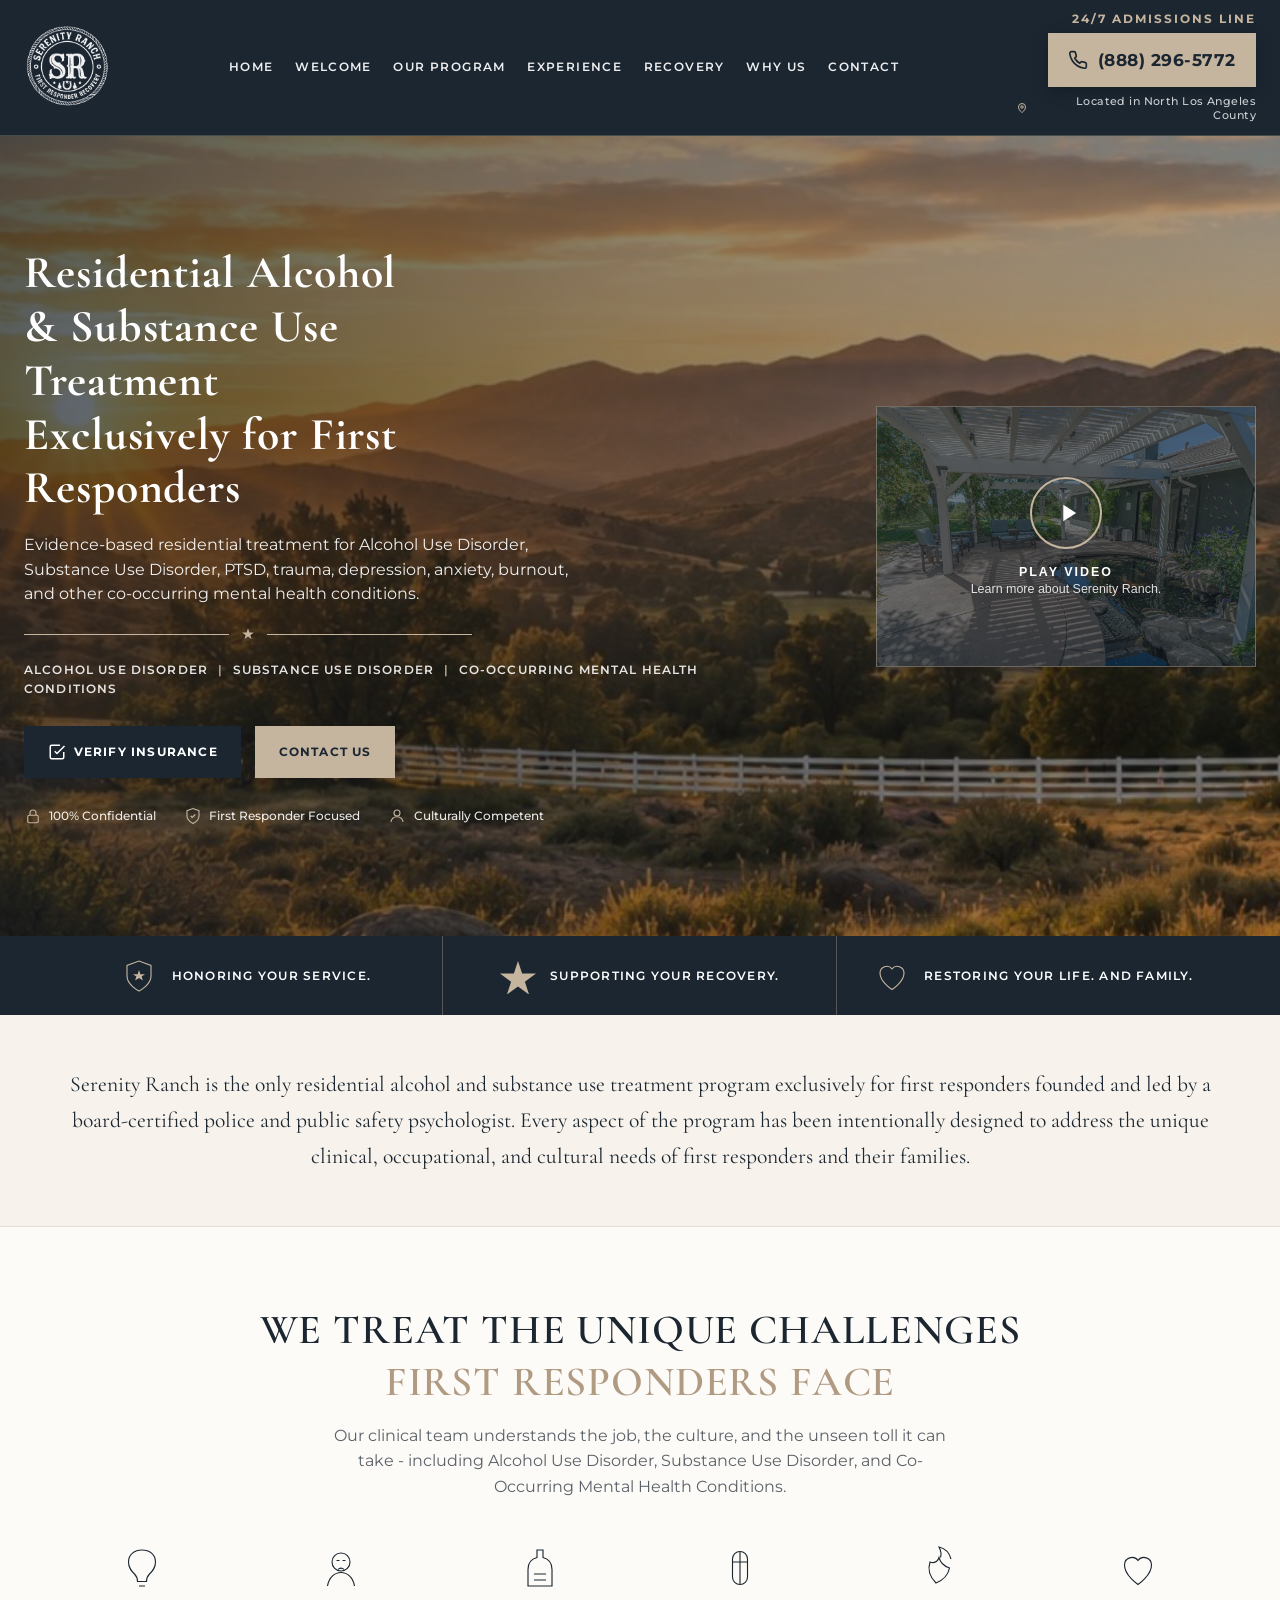
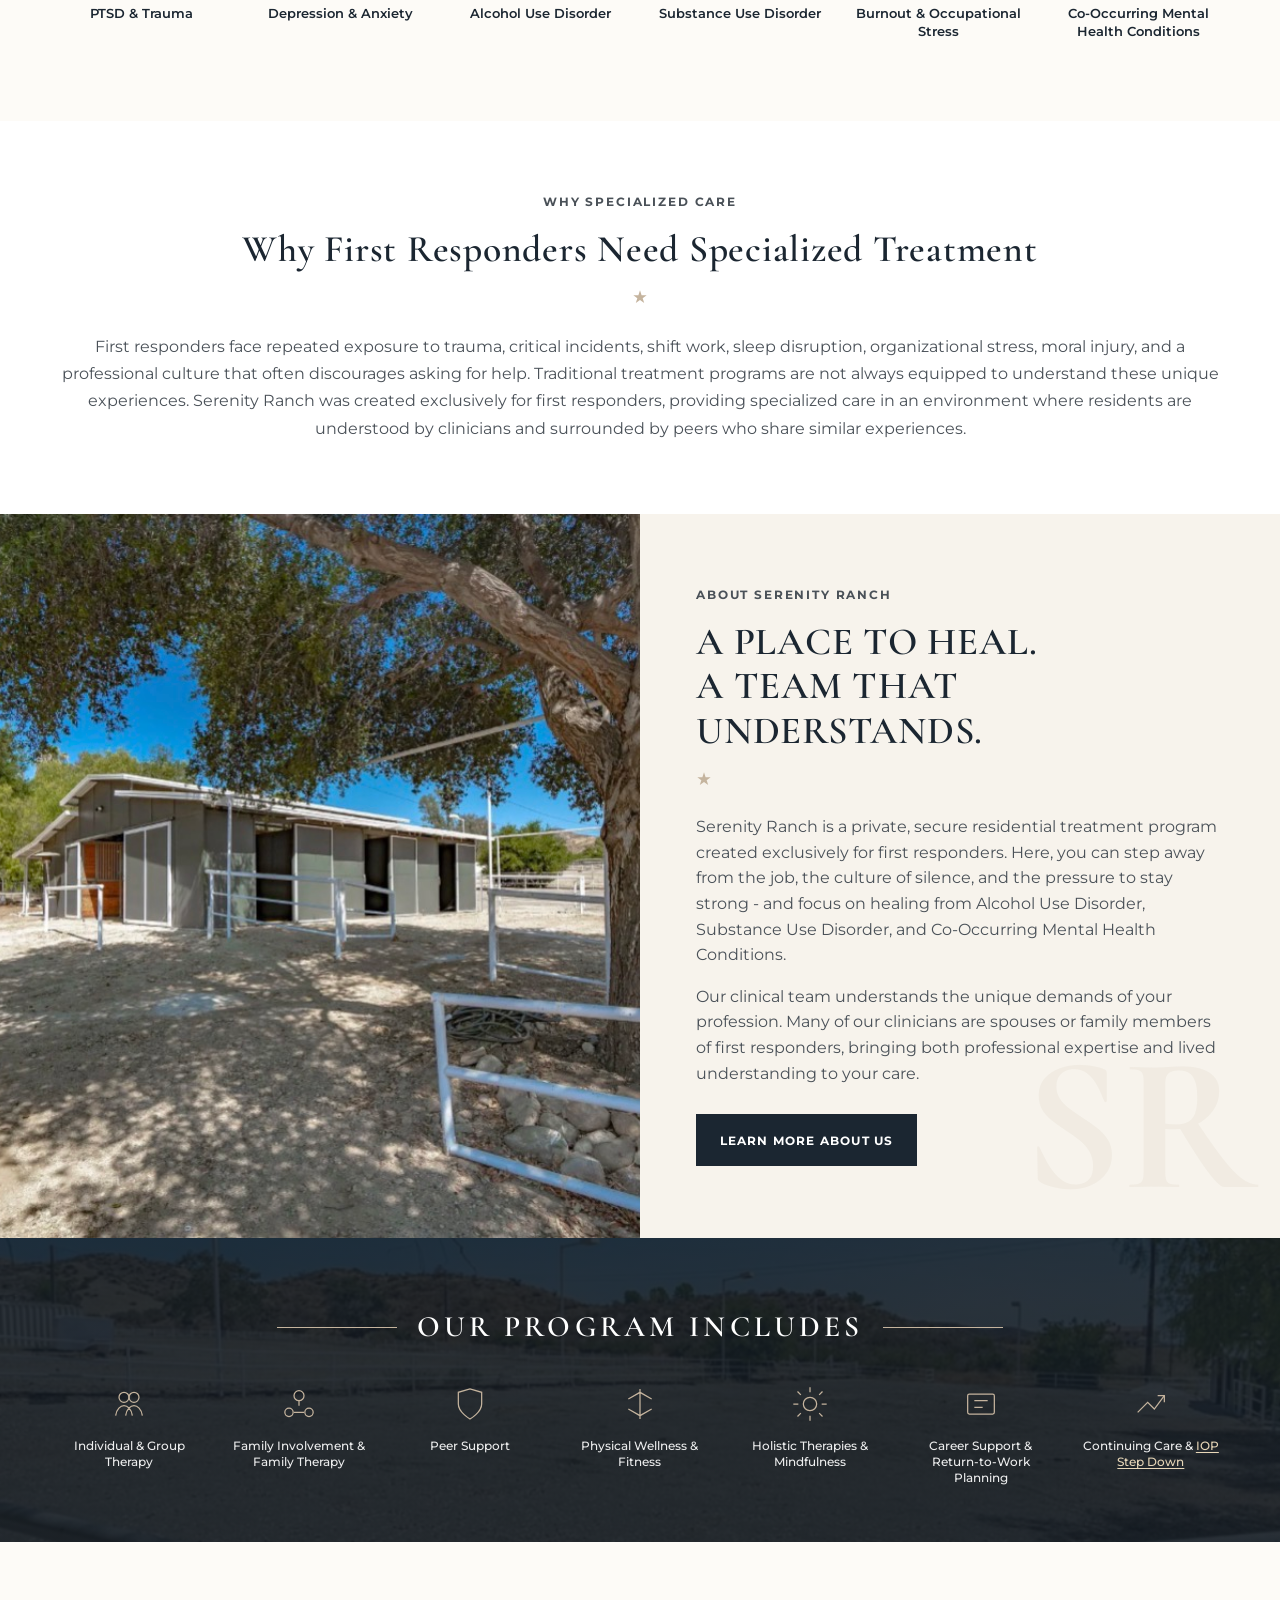
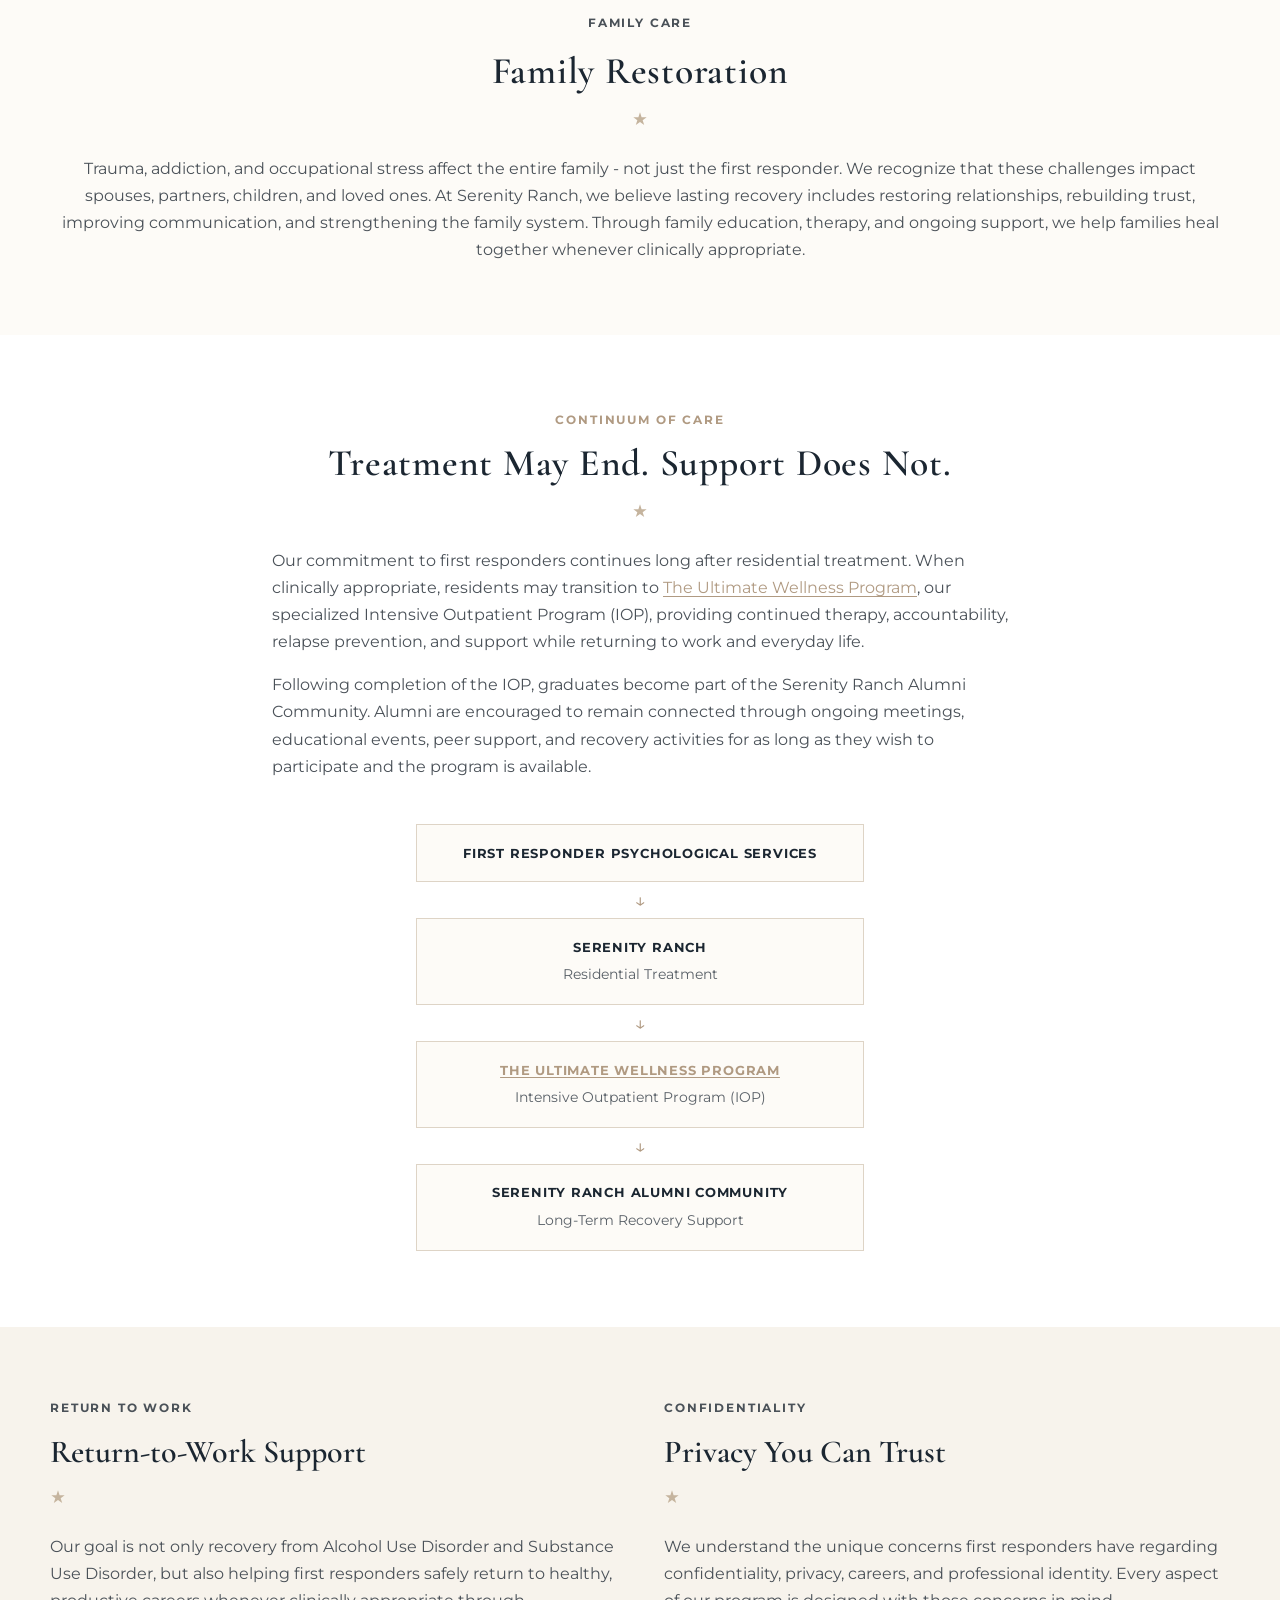
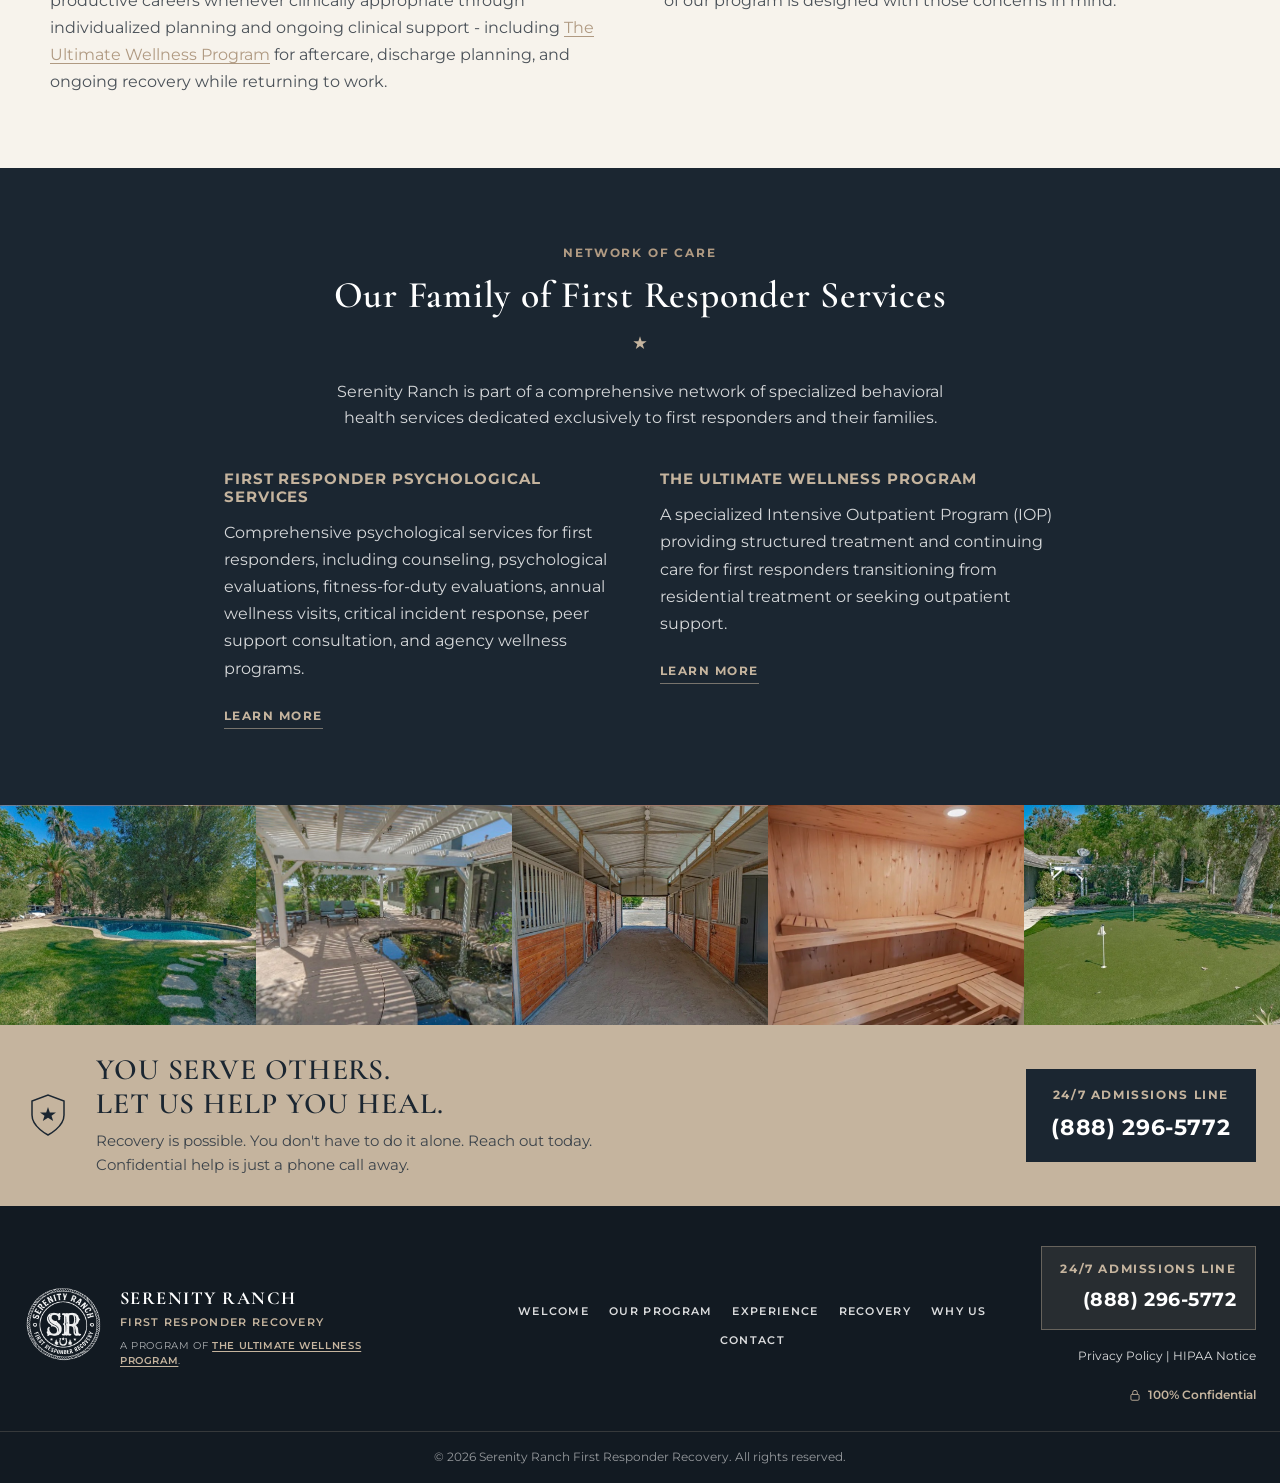
==== index.html @ 8fb89c80 "Add North Los Angeles County location under header admissions CTA. Co-authored-by: Cursor <cursorage" ====
<!DOCTYPE html>
<html lang="en">
  <head>
    <meta charset="UTF-8" />
    <meta name="viewport" content="width=device-width, initial-scale=1.0" />
    <title>Serenity Ranch | First Responder Recovery</title>
    <meta
      name="description"
      content="Residential alcohol and substance use treatment exclusively for first responders. Treating Alcohol Use Disorder, Substance Use Disorder, and co-occurring mental health conditions."
    />
    <link rel="preconnect" href="https://fonts.googleapis.com" />
    <link rel="preconnect" href="https://fonts.gstatic.com" crossorigin />
    <link
      href="https://fonts.googleapis.com/css2?family=Cormorant+Garamond:wght@500;600;700&family=Montserrat:wght@400;500;600;700&display=swap"
      rel="stylesheet"
    />
    <link rel="stylesheet" href="styles.css" />
  </head>
  <body>
    <header class="site-header">
      <div class="header-inner">
        <a href="index.html" class="logo" aria-label="Serenity Ranch First Responder Recovery">
          <img class="logo-img" src="images/logo-white.png" alt="Serenity Ranch First Responder Recovery" width="88" height="88" />
        </a>

        <nav class="main-nav" aria-label="Primary">
          <a href="index.html" class="active">HOME</a>
          <a href="welcome.html">WELCOME</a>
          <a href="program.html">OUR PROGRAM</a>
          <a href="experience.html">EXPERIENCE</a>
          <a href="recovery.html">RECOVERY</a>
          <a href="why.html">WHY US</a>
          <a href="#contact">CONTACT</a>
        </nav>

        <div class="header-cta">
          <span class="header-cta-label">24/7 ADMISSIONS LINE</span>
          <a href="tel:8882965772" class="header-cta-btn">
            <svg viewBox="0 0 24 24" width="20" height="20" fill="none" stroke="currentColor" stroke-width="2">
              <path d="M22 16.92v3a2 2 0 0 1-2.18 2 19.79 19.79 0 0 1-8.63-3.07 19.5 19.5 0 0 1-6-6 19.79 19.79 0 0 1-3.07-8.67A2 2 0 0 1 4.11 2h3a2 2 0 0 1 2 1.72c.127.96.361 1.903.7 2.81a2 2 0 0 1-.45 2.11L8.09 9.91a16 16 0 0 0 6 6l1.27-1.27a2 2 0 0 1 2.11-.45c.907.339 1.85.573 2.81.7A2 2 0 0 1 22 16.92z" />
            </svg>
            (888) 296-5772
          </a>
          <span class="header-location">
            <svg viewBox="0 0 24 24" width="12" height="12" fill="none" stroke="currentColor" stroke-width="2" aria-hidden="true">
              <path d="M12 21s7-4.5 7-11a7 7 0 1 0-14 0c0 6.5 7 11 7 11z" />
              <circle cx="12" cy="10" r="2.5" />
            </svg>
            Located in North Los Angeles County
          </span>
        </div>

        <button class="nav-toggle" aria-label="Open menu" aria-expanded="false">
          <span></span><span></span><span></span>
        </button>
      </div>
    </header>

    <main>
      <section class="hero">
        <div class="hero-bg" role="img" aria-label="Golden hour view over Serenity Ranch hills and fence line"></div>
        <div class="hero-overlay"></div>
        <div class="hero-inner">
          <div class="hero-copy">
            <h1>Residential Alcohol &amp; Substance Use Treatment Exclusively for First Responders</h1>
            <p class="hero-sub">
              Evidence-based residential treatment for Alcohol Use Disorder, Substance Use Disorder,
              PTSD, trauma, depression, anxiety, burnout, and other co-occurring mental health
              conditions.
            </p>
            <div class="hero-divider">
              <span></span>
              <svg viewBox="0 0 24 24" width="14" height="14" fill="#c5b49e">
                <path d="M12 2l2.4 7.4H22l-6 4.6 2.3 7-6.3-4.6L5.7 21l2.3-7-6-4.6h7.6z" />
              </svg>
              <span></span>
            </div>
            <p class="hero-services">
              ALCOHOL USE DISORDER <span>|</span> SUBSTANCE USE DISORDER <span>|</span> CO-OCCURRING MENTAL HEALTH CONDITIONS
            </p>
            <div class="hero-actions">
              <a href="#admissions" class="btn btn-navy">
                <svg viewBox="0 0 24 24" width="18" height="18" fill="none" stroke="currentColor" stroke-width="2">
                  <path d="M9 11l3 3L22 4" />
                  <path d="M21 12v7a2 2 0 0 1-2 2H5a2 2 0 0 1-2-2V5a2 2 0 0 1 2-2h11" />
                </svg>
                VERIFY INSURANCE
              </a>
              <a href="#contact" class="btn btn-gold">CONTACT US</a>
            </div>
            <ul class="trust-row">
              <li>
                <svg viewBox="0 0 24 24" width="18" height="18" fill="none" stroke="#c5b49e" stroke-width="1.5">
                  <rect x="5" y="11" width="14" height="10" rx="2" />
                  <path d="M8 11V8a4 4 0 0 1 8 0v3" />
                </svg>
                100% Confidential
              </li>
              <li>
                <svg viewBox="0 0 24 24" width="18" height="18" fill="none" stroke="#c5b49e" stroke-width="1.5">
                  <path d="M12 22s8-4 8-10V5l-8-3-8 3v7c0 6 8 10 8 10z" />
                  <path d="M9 12l2 2 4-4" />
                </svg>
                First Responder Focused
              </li>
              <li>
                <svg viewBox="0 0 24 24" width="18" height="18" fill="none" stroke="#c5b49e" stroke-width="1.5">
                  <circle cx="12" cy="8" r="4" />
                  <path d="M4 20c0-4 3.6-7 8-7s8 3 8 7" />
                </svg>
                Culturally Competent
              </li>
            </ul>
          </div>

          <button class="hero-video" type="button" aria-label="Play video about Serenity Ranch">
            <span class="play-circle">
              <svg viewBox="0 0 24 24" width="28" height="28" fill="#fff">
                <path d="M8 5v14l11-7z" />
              </svg>
            </span>
            <span class="video-label">
              <strong>PLAY VIDEO</strong>
              <small>Learn more about Serenity Ranch.</small>
            </span>
          </button>
        </div>
      </section>

      <section class="values-bar">
        <div class="values-inner">
          <div class="value-item">
            <svg viewBox="0 0 48 48" width="36" height="36" fill="none" stroke="#c5b49e" stroke-width="1.5">
              <path d="M24 44s16-8 16-20V10L24 4 8 10v14c0 12 16 20 16 20z" />
              <path d="M24 16l1.8 5.5H32l-4.5 3.3 1.7 5.2L24 26.7l-5.2 3.3 1.7-5.2L16 21.5h6.2z" fill="#c5b49e" stroke="none" />
            </svg>
            <span>HONORING YOUR SERVICE.</span>
          </div>
          <div class="value-item">
            <svg viewBox="0 0 48 48" width="36" height="36" fill="#c5b49e">
              <path d="M24 4l5.5 16.8H48l-14.8 10.8 5.6 17.2L24 38l-14.8 10.8 5.6-17.2L0 20.8h18.5z" />
            </svg>
            <span>SUPPORTING YOUR RECOVERY.</span>
          </div>
          <div class="value-item">
            <svg viewBox="0 0 48 48" width="36" height="36" fill="none" stroke="#c5b49e" stroke-width="1.5">
              <path d="M24 42s-16-10-16-22a9 9 0 0 1 16-5.5A9 9 0 0 1 40 20c0 12-16 22-16 22z" />
            </svg>
            <span>RESTORING YOUR LIFE. AND FAMILY.</span>
          </div>
        </div>
      </section>

      <section class="home-statement">
        <div class="section-inner home-statement-inner">
          <p>
            Serenity Ranch is the only residential alcohol and substance use treatment program
            exclusively for first responders founded and led by a board-certified police and public
            safety psychologist. Every aspect of the program has been intentionally designed to
            address the unique clinical, occupational, and cultural needs of first responders and
            their families.
          </p>
        </div>
      </section>

      <section class="challenges" id="responders">
        <div class="section-inner">
          <h2>
            WE TREAT THE UNIQUE CHALLENGES
            <em>FIRST RESPONDERS FACE</em>
          </h2>
          <p class="section-lead">
            Our clinical team understands the job, the culture, and the unseen toll it can take -
            including Alcohol Use Disorder, Substance Use Disorder, and Co-Occurring Mental Health
            Conditions.
          </p>
          <div class="challenge-grid">
            <article>
              <svg viewBox="0 0 64 64" width="48" height="48" fill="none" stroke="#1b2631" stroke-width="1.5">
                <path d="M32 8c-10 0-18 6-18 16 0 8 4 12 8 16 3 3 4 5 4 10h12c0-5 1-7 4-10 4-4 8-8 8-16 0-10-8-16-18-16z" />
                <path d="M26 50h12M28 56h8" />
              </svg>
              <h3>PTSD &amp; Trauma</h3>
            </article>
            <article>
              <svg viewBox="0 0 64 64" width="48" height="48" fill="none" stroke="#1b2631" stroke-width="1.5">
                <circle cx="32" cy="24" r="12" />
                <path d="M14 56c2-12 10-18 18-18s16 6 18 18" />
                <path d="M26 22h4M34 22h4M28 34c2-2.5 6-2.5 8 0" />
              </svg>
              <h3>Depression &amp; Anxiety</h3>
            </article>
            <article>
              <svg viewBox="0 0 64 64" width="48" height="48" fill="none" stroke="#1b2631" stroke-width="1.5">
                <path d="M28 8h8v10c8 2 12 8 12 16v22H16V34c0-8 4-14 12-16V8z" />
                <path d="M24 40h16M24 48h16" />
              </svg>
              <h3>Alcohol Use Disorder</h3>
            </article>
            <article>
              <svg viewBox="0 0 64 64" width="48" height="48" fill="none" stroke="#1b2631" stroke-width="1.5">
                <rect x="22" y="10" width="20" height="44" rx="10" />
                <path d="M22 24h20M32 10v44" />
              </svg>
              <h3>Substance Use Disorder</h3>
            </article>
            <article>
              <svg viewBox="0 0 64 64" width="48" height="48" fill="none" stroke="#1b2631" stroke-width="1.5">
                <path d="M28 52c-8-8-12-16-8-28 6 2 10 0 12-6 2 8 8 12 14 14-2 10-8 16-18 20z" />
                <path d="M34 18c2-6 0-10-2-14 8 2 14 8 16 16" />
              </svg>
              <h3>Burnout &amp; Occupational Stress</h3>
            </article>
            <article>
              <svg viewBox="0 0 64 64" width="48" height="48" fill="none" stroke="#1b2631" stroke-width="1.5">
                <path d="M32 54s-18-12-18-26a10 10 0 0 1 18-6 10 10 0 0 1 18 6c0 14-18 26-18 26z" />
              </svg>
              <h3>Co-Occurring Mental Health Conditions</h3>
            </article>
          </div>
        </div>
      </section>

      <section class="home-prose" id="specialized">
        <div class="section-inner home-prose-inner">
          <p class="section-eyebrow">WHY SPECIALIZED CARE</p>
          <h2>Why First Responders Need Specialized Treatment</h2>
          <div class="star-divider">
            <svg viewBox="0 0 24 24" width="16" height="16" fill="#c5b49e">
              <path d="M12 2l2.4 7.4H22l-6 4.6 2.3 7-6.3-4.6L5.7 21l2.3-7-6-4.6h7.6z" />
            </svg>
          </div>
          <p>
            First responders face repeated exposure to trauma, critical incidents, shift work, sleep
            disruption, organizational stress, moral injury, and a professional culture that often
            discourages asking for help. Traditional treatment programs are not always equipped to
            understand these unique experiences. Serenity Ranch was created exclusively for first
            responders, providing specialized care in an environment where residents are understood
            by clinicians and surrounded by peers who share similar experiences.
          </p>
        </div>
      </section>

      <section class="about" id="about">
        <div class="about-media">
          <img
            src="images/about-stables.jpg"
            alt="Horse stables and white fencing at Serenity Ranch"
          />
        </div>
        <div class="about-content">
          <p class="about-eyebrow">ABOUT SERENITY RANCH</p>
          <h2>A PLACE TO HEAL.<br />A TEAM THAT UNDERSTANDS.</h2>
          <div class="star-divider">
            <svg viewBox="0 0 24 24" width="16" height="16" fill="#c5b49e">
              <path d="M12 2l2.4 7.4H22l-6 4.6 2.3 7-6.3-4.6L5.7 21l2.3-7-6-4.6h7.6z" />
            </svg>
          </div>
          <p>
            Serenity Ranch is a private, secure residential treatment program created exclusively
            for first responders. Here, you can step away from the job, the culture of silence, and
            the pressure to stay strong - and focus on healing from Alcohol Use Disorder, Substance
            Use Disorder, and Co-Occurring Mental Health Conditions.
          </p>
          <p>
            Our clinical team understands the unique demands of your profession. Many of our
            clinicians are spouses or family members of first responders, bringing both professional
            expertise and lived understanding to your care.
          </p>
          <a href="welcome.html" class="btn btn-navy">LEARN MORE ABOUT US</a>
        </div>
      </section>

      <section class="program" id="program">
        <div class="program-bg"></div>
        <div class="section-inner">
          <div class="program-heading">
            <span></span>
            <h2>OUR PROGRAM INCLUDES</h2>
            <span></span>
          </div>
          <div class="program-grid">
            <article>
              <svg viewBox="0 0 48 48" width="40" height="40" fill="none" stroke="#c5b49e" stroke-width="1.5">
                <circle cx="18" cy="16" r="6" />
                <circle cx="30" cy="16" r="6" />
                <path d="M8 38c1-8 6-12 10-12s9 4 10 12M20 38c1-8 6-12 10-12s9 4 10 12" />
              </svg>
              <h3>Individual &amp; Group Therapy</h3>
            </article>
            <article>
              <svg viewBox="0 0 48 48" width="40" height="40" fill="none" stroke="#c5b49e" stroke-width="1.5">
                <circle cx="24" cy="14" r="6" />
                <circle cx="12" cy="34" r="5" />
                <circle cx="36" cy="34" r="5" />
                <path d="M24 20v6M18 34h12" />
              </svg>
              <h3>Family Involvement &amp; Family Therapy</h3>
            </article>
            <article>
              <svg viewBox="0 0 48 48" width="40" height="40" fill="none" stroke="#c5b49e" stroke-width="1.5">
                <path d="M24 42s14-8 14-18V10L24 6 10 10v14c0 10 14 18 14 18z" />
              </svg>
              <h3>Peer Support</h3>
            </article>
            <article>
              <svg viewBox="0 0 48 48" width="40" height="40" fill="none" stroke="#c5b49e" stroke-width="1.5">
                <path d="M24 6v36M10 18l14-8 14 8M10 30l14 8 14-8" />
              </svg>
              <h3>Physical Wellness &amp; Fitness</h3>
            </article>
            <article>
              <svg viewBox="0 0 48 48" width="40" height="40" fill="none" stroke="#c5b49e" stroke-width="1.5">
                <circle cx="24" cy="24" r="8" />
                <path d="M24 4v6M24 38v6M4 24h6M38 24h6M9 9l4 4M35 35l4 4M9 39l4-4M35 13l4-4" />
              </svg>
              <h3>Holistic Therapies &amp; Mindfulness</h3>
            </article>
            <article>
              <svg viewBox="0 0 48 48" width="40" height="40" fill="none" stroke="#c5b49e" stroke-width="1.5">
                <rect x="8" y="12" width="32" height="24" rx="2" />
                <path d="M16 20h16M16 28h10" />
              </svg>
              <h3>Career Support &amp; Return-to-Work Planning</h3>
            </article>
            <article>
              <svg viewBox="0 0 48 48" width="40" height="40" fill="none" stroke="#c5b49e" stroke-width="1.5">
                <path d="M8 34l12-12 8 8 12-16" />
                <path d="M32 14h8v8" />
              </svg>
              <h3>
                Continuing Care &amp;
                <a
                  class="program-link"
                  href="https://www.theultimatewellnessprogram.com"
                  target="_blank"
                  rel="noopener noreferrer"
                  >IOP Step Down</a
                >
              </h3>
            </article>
          </div>
        </div>
      </section>

      <section class="home-prose home-prose--cream" id="family-restoration">
        <div class="section-inner home-prose-inner">
          <p class="section-eyebrow">FAMILY CARE</p>
          <h2>Family Restoration</h2>
          <div class="star-divider">
            <svg viewBox="0 0 24 24" width="16" height="16" fill="#c5b49e">
              <path d="M12 2l2.4 7.4H22l-6 4.6 2.3 7-6.3-4.6L5.7 21l2.3-7-6-4.6h7.6z" />
            </svg>
          </div>
          <p>
            Trauma, addiction, and occupational stress affect the entire family - not just the first
            responder. We recognize that these challenges impact spouses, partners, children, and
            loved ones. At Serenity Ranch, we believe lasting recovery includes restoring
            relationships, rebuilding trust, improving communication, and strengthening the family
            system. Through family education, therapy, and ongoing support, we help families heal
            together whenever clinically appropriate.
          </p>
        </div>
      </section>

      <section class="continuum" id="continuum">
        <div class="section-inner">
          <p class="section-eyebrow section-eyebrow--center">CONTINUUM OF CARE</p>
          <h2>Treatment May End. Support Does Not.</h2>
          <div class="star-divider star-divider--center">
            <svg viewBox="0 0 24 24" width="16" height="16" fill="#c5b49e">
              <path d="M12 2l2.4 7.4H22l-6 4.6 2.3 7-6.3-4.6L5.7 21l2.3-7-6-4.6h7.6z" />
            </svg>
          </div>
          <div class="continuum-copy">
            <p>
              Our commitment to first responders continues long after residential treatment. When
              clinically appropriate, residents may transition to
              <a
                href="https://www.theultimatewellnessprogram.com"
                target="_blank"
                rel="noopener noreferrer"
                >The Ultimate Wellness Program</a
              >, our specialized Intensive Outpatient Program (IOP), providing continued therapy,
              accountability, relapse prevention, and support while returning to work and everyday
              life.
            </p>
            <p>
              Following completion of the IOP, graduates become part of the Serenity Ranch Alumni
              Community. Alumni are encouraged to remain connected through ongoing meetings,
              educational events, peer support, and recovery activities for as long as they wish to
              participate and the program is available.
            </p>
          </div>

          <ol class="continuum-flow" aria-label="Continuum of care pathway">
            <li>
              <strong>First Responder Psychological Services</strong>
            </li>
            <li aria-hidden="true" class="continuum-arrow">↓</li>
            <li>
              <strong>Serenity Ranch</strong>
              <span>Residential Treatment</span>
            </li>
            <li aria-hidden="true" class="continuum-arrow">↓</li>
            <li>
              <strong
                ><a
                  href="https://www.theultimatewellnessprogram.com"
                  target="_blank"
                  rel="noopener noreferrer"
                  >The Ultimate Wellness Program</a
                ></strong
              >
              <span>Intensive Outpatient Program (IOP)</span>
            </li>
            <li aria-hidden="true" class="continuum-arrow">↓</li>
            <li>
              <strong>Serenity Ranch Alumni Community</strong>
              <span>Long-Term Recovery Support</span>
            </li>
          </ol>
        </div>
      </section>

      <section class="home-prose home-prose--split" id="return-privacy">
        <div class="section-inner home-split">
          <div>
            <p class="section-eyebrow">RETURN TO WORK</p>
            <h2>Return-to-Work Support</h2>
            <div class="star-divider">
              <svg viewBox="0 0 24 24" width="16" height="16" fill="#c5b49e">
                <path d="M12 2l2.4 7.4H22l-6 4.6 2.3 7-6.3-4.6L5.7 21l2.3-7-6-4.6h7.6z" />
              </svg>
            </div>
            <p>
              Our goal is not only recovery from Alcohol Use Disorder and Substance Use Disorder,
              but also helping first responders safely return to healthy, productive careers whenever
              clinically appropriate through individualized planning and ongoing clinical support -
              including
              <a
                href="https://www.theultimatewellnessprogram.com"
                target="_blank"
                rel="noopener noreferrer"
                >The Ultimate Wellness Program</a
              >
              for aftercare, discharge planning, and ongoing recovery while returning to work.
            </p>
          </div>
          <div>
            <p class="section-eyebrow">CONFIDENTIALITY</p>
            <h2>Privacy You Can Trust</h2>
            <div class="star-divider">
              <svg viewBox="0 0 24 24" width="16" height="16" fill="#c5b49e">
                <path d="M12 2l2.4 7.4H22l-6 4.6 2.3 7-6.3-4.6L5.7 21l2.3-7-6-4.6h7.6z" />
              </svg>
            </div>
            <p>
              We understand the unique concerns first responders have regarding confidentiality,
              privacy, careers, and professional identity. Every aspect of our program is designed
              with those concerns in mind.
            </p>
          </div>
        </div>
      </section>

      <section class="family-services" id="family-services">
        <div class="section-inner">
          <p class="section-eyebrow section-eyebrow--center">NETWORK OF CARE</p>
          <h2>Our Family of First Responder Services</h2>
          <div class="star-divider star-divider--center">
            <svg viewBox="0 0 24 24" width="16" height="16" fill="#c5b49e">
              <path d="M12 2l2.4 7.4H22l-6 4.6 2.3 7-6.3-4.6L5.7 21l2.3-7-6-4.6h7.6z" />
            </svg>
          </div>
          <p class="section-lead">
            Serenity Ranch is part of a comprehensive network of specialized behavioral health
            services dedicated exclusively to first responders and their families.
          </p>
          <div class="family-services-grid">
            <article>
              <h3>First Responder Psychological Services</h3>
              <p>
                Comprehensive psychological services for first responders, including counseling,
                psychological evaluations, fitness-for-duty evaluations, annual wellness visits,
                critical incident response, peer support consultation, and agency wellness programs.
              </p>
              <a
                href="https://www.firstresponderpsych.com"
                target="_blank"
                rel="noopener noreferrer"
                class="text-link"
                >Learn More</a
              >
            </article>
            <article>
              <h3>The Ultimate Wellness Program</h3>
              <p>
                A specialized Intensive Outpatient Program (IOP) providing structured treatment and
                continuing care for first responders transitioning from residential treatment or
                seeking outpatient support.
              </p>
              <a
                href="https://www.theultimatewellnessprogram.com"
                target="_blank"
                rel="noopener noreferrer"
                class="text-link"
                >Learn More</a
              >
            </article>
          </div>
        </div>
      </section>

      <section class="gallery" aria-label="Facility gallery">
        <img
          src="images/gallery-pool.jpg"
          alt="Resort-style swimming pool surrounded by lawn and trees"
        />
        <img
          src="images/hero-patio.jpg"
          alt="Pergola patio with koi pond at Serenity Ranch"
        />
        <img
          src="images/gallery-barn-aisle.jpg"
          alt="Interior aisle of the horse barn"
        />
        <img
          src="images/gallery-sauna.jpg"
          alt="Private wooden sauna for wellness and recovery"
        />
        <img
          src="images/gallery-putting.jpg"
          alt="Putting green and outdoor recreation grounds"
        />
      </section>

      <section class="cta-banner" id="contact">
        <div class="cta-inner">
          <svg viewBox="0 0 48 48" width="48" height="48" fill="none" stroke="#1b2631" stroke-width="1.5">
            <path d="M24 44s16-8 16-20V10L24 4 8 10v14c0 12 16 20 16 20z" />
            <path d="M24 16l1.8 5.5H32l-4.5 3.3 1.7 5.2L24 26.7l-5.2 3.3 1.7-5.2L16 21.5h6.2z" fill="#1b2631" stroke="none" />
          </svg>
          <div class="cta-text">
            <h2>YOU SERVE OTHERS.<br />LET US HELP YOU HEAL.</h2>
            <p>
              Recovery is possible. You don't have to do it alone. Reach out today. Confidential
              help is just a phone call away.
            </p>
          </div>
          <a href="tel:8882965772" class="cta-phone">
            <span>24/7 ADMISSIONS LINE</span>
            <strong>(888) 296-5772</strong>
          </a>
        </div>
      </section>
    </main>

    <footer class="site-footer" id="admissions">
      <div class="footer-inner">
        <div class="footer-brand">
          <img class="logo-img footer-logo" src="images/logo-white.png" alt="Serenity Ranch" width="80" height="80" />
          <div>
            <strong>SERENITY RANCH</strong>
            <span>FIRST RESPONDER RECOVERY</span>
            <small
              >A PROGRAM OF
              <a
                href="https://www.theultimatewellnessprogram.com"
                target="_blank"
                rel="noopener noreferrer"
                >THE ULTIMATE WELLNESS PROGRAM</a
              >.</small
            >
          </div>
        </div>

        <nav class="footer-nav" aria-label="Footer">
          <a href="welcome.html">WELCOME</a>
          <a href="program.html">OUR PROGRAM</a>
          <a href="experience.html">EXPERIENCE</a>
          <a href="recovery.html">RECOVERY</a>
          <a href="why.html">WHY US</a>
          <a href="#contact">CONTACT</a>
        </nav>

        <div class="footer-legal">
          <a href="tel:8882965772" class="footer-phone">
            <span class="footer-phone-label">24/7 ADMISSIONS LINE</span>
            <strong>(888) 296-5772</strong>
          </a>
          <div class="footer-links">
            <a href="#">Privacy Policy</a>
            <span>|</span>
            <a href="#">HIPAA Notice</a>
          </div>
          <div class="confidential">
            <svg viewBox="0 0 24 24" width="14" height="14" fill="none" stroke="#c5b49e" stroke-width="1.5">
              <rect x="5" y="11" width="14" height="10" rx="2" />
              <path d="M8 11V8a4 4 0 0 1 8 0v3" />
            </svg>
            100% Confidential
          </div>
        </div>
      </div>
      <div class="footer-bottom" id="families">
        <p>&copy; <span id="year"></span> Serenity Ranch First Responder Recovery. All rights reserved.</p>
      </div>
    </footer>

    <script src="script.js"></script>
  </body>
</html>
---- styles.css ----
:root {
  --navy: #1b2631;
  --navy-deep: #121a22;
  --cream: #fdfbf7;
  --cream-soft: #f7f3ec;
  --gold: #c5b49e;
  --gold-dark: #b09a82;
  --charcoal: #2c333a;
  --white: #ffffff;
  --header-h: 100px;
  --max: 1180px;
  --serif: "Cormorant Garamond", Georgia, serif;
  --sans: "Montserrat", system-ui, sans-serif;
}

*,
*::before,
*::after {
  box-sizing: border-box;
}

html {
  scroll-behavior: smooth;
}

body {
  margin: 0;
  font-family: var(--sans);
  color: var(--charcoal);
  background: var(--cream);
  line-height: 1.6;
  -webkit-font-smoothing: antialiased;
}

img {
  max-width: 100%;
  display: block;
}

a {
  color: inherit;
  text-decoration: none;
}

h1,
h2,
h3 {
  font-family: var(--serif);
  font-weight: 600;
  line-height: 1.15;
  margin: 0;
}

/* Header */
.site-header {
  position: sticky;
  top: 0;
  z-index: 100;
  background: var(--navy);
  border-bottom: 1px solid rgba(197, 180, 158, 0.25);
}

.header-inner {
  max-width: 1280px;
  margin: 0 auto;
  padding: 0.75rem 1.5rem;
  display: grid;
  grid-template-columns: auto 1fr auto;
  align-items: center;
  gap: 1.5rem;
  min-height: var(--header-h);
}

.logo {
  display: flex;
  align-items: center;
  flex-shrink: 0;
}

.logo-img {
  width: 88px;
  height: 88px;
  object-fit: contain;
  display: block;
  background: transparent;
  border-radius: 0;
  box-shadow: none;
}

.footer-logo {
  width: 80px;
  height: 80px;
}

.main-nav {
  display: flex;
  justify-content: center;
  flex-wrap: wrap;
  gap: 0.35rem 1.35rem;
}

.main-nav a {
  font-size: 0.72rem;
  font-weight: 600;
  letter-spacing: 0.12em;
  color: rgba(255, 255, 255, 0.92);
  transition: color 0.2s ease;
}

.main-nav a:hover {
  color: var(--gold);
}

.header-cta {
  display: flex;
  flex-direction: column;
  align-items: flex-end;
  gap: 0.4rem;
  text-align: right;
}

.header-cta-label {
  font-size: 0.78rem;
  font-weight: 700;
  letter-spacing: 0.16em;
  color: var(--gold);
  line-height: 1.2;
}

.header-cta-btn {
  display: inline-flex;
  align-items: center;
  gap: 0.65rem;
  background: var(--gold);
  color: var(--navy);
  padding: 0.85rem 1.25rem;
  font-size: 1.05rem;
  font-weight: 700;
  letter-spacing: 0.03em;
  transition: background 0.2s ease, transform 0.2s ease;
  box-shadow: 0 4px 14px rgba(0, 0, 0, 0.25);
}

.header-cta-btn:hover {
  background: var(--gold-dark);
  transform: translateY(-1px);
}

.header-location {
  display: inline-flex;
  align-items: center;
  justify-content: flex-end;
  gap: 0.35rem;
  max-width: 15rem;
  font-size: 0.68rem;
  font-weight: 500;
  letter-spacing: 0.04em;
  line-height: 1.35;
  color: rgba(255, 255, 255, 0.78);
}

.header-location svg {
  flex-shrink: 0;
  color: var(--gold);
}

.nav-toggle {
  display: none;
  width: 42px;
  height: 42px;
  border: 1px solid rgba(255, 255, 255, 0.45);
  background: transparent;
  flex-direction: column;
  justify-content: center;
  align-items: center;
  gap: 5px;
  cursor: pointer;
}

.nav-toggle span {
  width: 18px;
  height: 2px;
  background: #fff;
}

/* Hero */
.hero {
  position: relative;
  min-height: calc(100vh - var(--header-h));
  display: flex;
  align-items: center;
  color: var(--white);
  overflow: hidden;
}

.hero-bg {
  position: absolute;
  inset: 0;
  background:
    url("images/hero-sunset.jpg")
    center 45% / cover no-repeat;
  transform: scale(1.02);
}

.hero-overlay {
  position: absolute;
  inset: 0;
  background: linear-gradient(
    105deg,
    rgba(18, 26, 34, 0.72) 0%,
    rgba(18, 26, 34, 0.48) 45%,
    rgba(18, 26, 34, 0.28) 100%
  );
}

.hero-inner {
  position: relative;
  z-index: 1;
  width: 100%;
  max-width: 1280px;
  margin: 0 auto;
  padding: 4.5rem 1.5rem;
  display: grid;
  grid-template-columns: 1.15fr 0.85fr;
  gap: 2.5rem;
  align-items: center;
}

.hero-copy h1 {
  font-size: clamp(1.75rem, 3.8vw, 2.85rem);
  letter-spacing: 0.02em;
  font-weight: 700;
  color: var(--white);
  max-width: 18ch;
  line-height: 1.18;
}

.hero-sub {
  margin: 1.1rem 0 0;
  font-size: 1rem;
  font-weight: 400;
  max-width: 36rem;
  line-height: 1.55;
  color: rgba(255, 255, 255, 0.92);
}

.hero-divider {
  display: flex;
  align-items: center;
  gap: 0.75rem;
  margin: 1.25rem 0;
  max-width: 28rem;
}

.hero-divider span {
  flex: 1;
  height: 1px;
  background: var(--gold);
}

.hero-services {
  margin: 0 0 1.75rem;
  font-size: 0.72rem;
  font-weight: 600;
  letter-spacing: 0.1em;
  color: rgba(255, 255, 255, 0.88);
}

.hero-services span {
  color: var(--gold);
  margin: 0 0.35rem;
}

.hero-actions {
  display: flex;
  flex-wrap: wrap;
  gap: 0.85rem;
  margin-bottom: 1.75rem;
}

.btn {
  display: inline-flex;
  align-items: center;
  justify-content: center;
  gap: 0.5rem;
  padding: 0.9rem 1.35rem;
  font-family: var(--sans);
  font-size: 0.75rem;
  font-weight: 700;
  letter-spacing: 0.1em;
  border: 2px solid transparent;
  transition: background 0.2s ease, color 0.2s ease, border-color 0.2s ease;
}

.btn-navy {
  background: var(--navy);
  color: var(--white);
  border-color: var(--navy);
}

.btn-navy:hover {
  background: var(--navy-deep);
}

.btn-gold {
  background: var(--gold);
  color: var(--navy);
  border-color: var(--gold);
}

.btn-gold:hover {
  background: var(--gold-dark);
}

.trust-row {
  list-style: none;
  margin: 0;
  padding: 0;
  display: flex;
  flex-wrap: wrap;
  gap: 1.25rem 1.75rem;
}

.trust-row li {
  display: inline-flex;
  align-items: center;
  gap: 0.45rem;
  font-size: 0.78rem;
  font-weight: 500;
  color: rgba(255, 255, 255, 0.9);
}

.hero-video {
  justify-self: end;
  width: min(100%, 380px);
  aspect-ratio: 16 / 11;
  border: 1px solid rgba(197, 180, 158, 0.45);
  background:
    linear-gradient(rgba(18, 26, 34, 0.55), rgba(18, 26, 34, 0.62)),
    url("images/hero-patio.jpg") center / cover no-repeat;
  color: var(--white);
  display: flex;
  flex-direction: column;
  align-items: center;
  justify-content: center;
  gap: 1rem;
  cursor: pointer;
  transition: background 0.25s ease, transform 0.25s ease;
}

.hero-video:hover {
  transform: translateY(-2px);
  filter: brightness(1.05);
}

.play-circle {
  width: 72px;
  height: 72px;
  border-radius: 50%;
  border: 2px solid var(--gold);
  display: grid;
  place-items: center;
  padding-left: 4px;
}

.video-label {
  display: flex;
  flex-direction: column;
  align-items: center;
  gap: 0.2rem;
}

.video-label strong {
  font-size: 0.78rem;
  letter-spacing: 0.16em;
}

.video-label small {
  font-size: 0.78rem;
  opacity: 0.85;
}

/* Values bar */
.values-bar {
  background: var(--navy);
  color: var(--white);
}

.values-inner {
  max-width: var(--max);
  margin: 0 auto;
  display: grid;
  grid-template-columns: repeat(3, 1fr);
}

.value-item {
  display: flex;
  align-items: center;
  justify-content: center;
  gap: 0.9rem;
  padding: 1.35rem 1.25rem;
  text-align: left;
}

.value-item:not(:last-child) {
  border-right: 1px solid rgba(197, 180, 158, 0.35);
}

.value-item span {
  font-size: 0.78rem;
  font-weight: 600;
  letter-spacing: 0.1em;
}

/* Home statement */
.home-statement {
  background: var(--cream-soft);
  padding: 3.25rem 1.5rem;
  border-bottom: 1px solid rgba(197, 180, 158, 0.35);
}

.home-statement-inner {
  max-width: 52rem;
}

.home-statement p {
  margin: 0;
  font-family: var(--serif);
  font-size: clamp(1.1rem, 2vw, 1.35rem);
  line-height: 1.65;
  color: var(--navy);
  text-align: center;
}

/* Shared home prose sections */
.home-prose {
  background: var(--white);
  padding: 4.5rem 1.5rem;
}

.home-prose--cream {
  background: var(--cream);
}

.home-prose--split {
  background: var(--cream-soft);
}

.home-prose-inner {
  max-width: 46rem;
  margin: 0 auto;
  text-align: center;
}

.home-prose-inner h2,
.continuum h2,
.family-services h2 {
  margin: 0;
  font-size: clamp(1.75rem, 3vw, 2.35rem);
  color: var(--navy);
  letter-spacing: 0.02em;
}

.home-prose-inner p,
.continuum-copy p,
.home-split p,
.family-services-grid p {
  margin: 0 0 1rem;
  color: #4a5158;
  line-height: 1.7;
}

.home-prose-inner p:last-child,
.continuum-copy p:last-child,
.home-split p:last-child {
  margin-bottom: 0;
}

.section-eyebrow {
  margin: 0 0 0.75rem;
  font-size: 0.72rem;
  font-weight: 700;
  letter-spacing: 0.16em;
  color: var(--gold-dark);
}

.section-eyebrow--center {
  text-align: center;
}

.star-divider--center {
  text-align: center;
}

.home-split {
  display: grid;
  grid-template-columns: 1fr 1fr;
  gap: 3rem;
  align-items: start;
}

.home-split h2 {
  margin: 0;
  font-size: clamp(1.5rem, 2.5vw, 2rem);
  color: var(--navy);
}

.continuum a,
.home-split a,
.family-services a,
.program-link {
  color: var(--gold-dark);
  text-decoration: underline;
  text-underline-offset: 0.18em;
}

.continuum a:hover,
.home-split a:hover,
.family-services a:hover,
.program-link:hover {
  color: var(--navy);
}

.program-link {
  color: #e8d7b8;
}

.program-link:hover {
  color: var(--white);
}

/* Continuum */
.continuum {
  background: var(--white);
  padding: 4.75rem 1.5rem;
  text-align: center;
}

.continuum-copy {
  max-width: 46rem;
  margin: 0 auto 2.75rem;
  text-align: left;
}

.continuum-flow {
  list-style: none;
  margin: 0 auto;
  padding: 0;
  max-width: 28rem;
  display: flex;
  flex-direction: column;
  align-items: center;
  gap: 0.35rem;
}

.continuum-flow li:not(.continuum-arrow) {
  width: 100%;
  padding: 1.1rem 1.25rem;
  border: 1px solid rgba(197, 180, 158, 0.55);
  background: var(--cream);
  text-align: center;
}

.continuum-flow strong {
  display: block;
  font-family: var(--sans);
  font-size: 0.82rem;
  font-weight: 700;
  letter-spacing: 0.06em;
  text-transform: uppercase;
  color: var(--navy);
}

.continuum-flow span {
  display: block;
  margin-top: 0.35rem;
  font-size: 0.9rem;
  color: #5a6168;
}

.continuum-arrow {
  color: var(--gold-dark);
  font-size: 1.25rem;
  line-height: 1;
  padding: 0.15rem 0;
}

/* Family of services */
.family-services {
  background: var(--navy);
  color: var(--white);
  padding: 4.75rem 1.5rem;
  text-align: center;
}

.family-services h2 {
  color: var(--white);
}

.family-services .section-lead {
  color: rgba(255, 255, 255, 0.82);
  margin-bottom: 2.5rem;
}

.family-services .star-divider svg {
  fill: #c5b49e;
}

.family-services-grid {
  display: grid;
  grid-template-columns: 1fr 1fr;
  gap: 2.5rem;
  text-align: left;
  max-width: 52rem;
  margin: 0 auto;
}

.family-services-grid h3 {
  margin: 0 0 0.85rem;
  font-family: var(--sans);
  font-size: 0.95rem;
  font-weight: 700;
  letter-spacing: 0.06em;
  text-transform: uppercase;
  color: var(--gold);
}

.family-services-grid p {
  color: rgba(255, 255, 255, 0.82);
}

.text-link {
  display: inline-block;
  margin-top: 0.5rem;
  font-size: 0.78rem;
  font-weight: 700;
  letter-spacing: 0.12em;
  text-transform: uppercase;
  color: var(--gold) !important;
  text-decoration: none !important;
  border-bottom: 1px solid rgba(197, 180, 158, 0.55);
  padding-bottom: 0.15rem;
}

.text-link:hover {
  color: var(--white) !important;
  border-bottom-color: var(--white);
}

/* Challenges */
.challenges {
  background: var(--cream);
  padding: 5rem 1.5rem;
}

.section-inner {
  max-width: var(--max);
  margin: 0 auto;
}

.challenges h2 {
  text-align: center;
  font-size: clamp(1.85rem, 3.5vw, 2.6rem);
  color: var(--navy);
  letter-spacing: 0.02em;
}

.challenges h2 em {
  display: block;
  margin-top: 0.25rem;
  font-style: normal;
  color: var(--gold-dark);
  font-family: var(--serif);
}

.section-lead {
  text-align: center;
  max-width: 40rem;
  margin: 1rem auto 2.75rem;
  color: #5a6168;
}

.challenge-grid {
  display: grid;
  grid-template-columns: repeat(6, 1fr);
  gap: 1.5rem 1rem;
}

.challenge-grid article {
  text-align: center;
  display: flex;
  flex-direction: column;
  align-items: center;
  gap: 0.85rem;
}

.challenge-grid h3 {
  font-family: var(--sans);
  font-size: 0.82rem;
  font-weight: 600;
  color: var(--navy);
  line-height: 1.35;
}

/* About */
.about {
  display: grid;
  grid-template-columns: 1fr 1fr;
  min-height: 560px;
  background: var(--cream-soft);
}

.about-media {
  min-height: 420px;
}

.about-media img {
  width: 100%;
  height: 100%;
  object-fit: cover;
}

.about-content {
  position: relative;
  padding: 4.5rem 3.5rem;
  display: flex;
  flex-direction: column;
  justify-content: center;
  overflow: hidden;
}

.about-content::before {
  content: "SR";
  position: absolute;
  right: 1.5rem;
  bottom: 1rem;
  font-family: var(--serif);
  font-size: 12rem;
  font-weight: 700;
  color: rgba(197, 180, 158, 0.12);
  line-height: 1;
  pointer-events: none;
}

.about-eyebrow {
  margin: 0 0 0.75rem;
  font-size: 0.72rem;
  font-weight: 700;
  letter-spacing: 0.16em;
  color: var(--gold-dark);
}

.about-content h2 {
  font-size: clamp(1.8rem, 3vw, 2.4rem);
  color: var(--navy);
  letter-spacing: 0.02em;
}

.star-divider {
  margin: 1rem 0 1.25rem;
}

.about-content p {
  margin: 0 0 1rem;
  max-width: 34rem;
  color: #4a5158;
}

.about-content .btn {
  align-self: flex-start;
  margin-top: 0.75rem;
}

/* Program */
.program {
  position: relative;
  padding: 4.5rem 1.5rem 3.5rem;
  color: var(--white);
  overflow: hidden;
}

.program-bg {
  position: absolute;
  inset: 0;
  background:
    linear-gradient(rgba(18, 26, 34, 0.88), rgba(18, 26, 34, 0.9)),
    url("images/program-arena.jpg")
    center / cover no-repeat;
}

.program .section-inner {
  position: relative;
  z-index: 1;
}

.program-heading {
  display: flex;
  align-items: center;
  justify-content: center;
  gap: 1.25rem;
  margin-bottom: 2.5rem;
}

.program-heading span {
  width: min(120px, 18vw);
  height: 1px;
  background: var(--gold);
}

.program-heading h2 {
  font-size: clamp(1.4rem, 2.5vw, 1.85rem);
  letter-spacing: 0.14em;
  white-space: nowrap;
}

.program-grid {
  display: grid;
  grid-template-columns: repeat(7, 1fr);
  gap: 1.25rem 0.75rem;
}

.program-grid article {
  text-align: center;
  display: flex;
  flex-direction: column;
  align-items: center;
  gap: 0.85rem;
}

.program-grid h3 {
  font-family: var(--sans);
  font-size: 0.72rem;
  font-weight: 500;
  line-height: 1.4;
  color: rgba(255, 255, 255, 0.92);
  max-width: 9.5rem;
}

/* Gallery */
.gallery {
  display: grid;
  grid-template-columns: repeat(5, 1fr);
}

.gallery img {
  width: 100%;
  height: 220px;
  object-fit: cover;
}

/* CTA banner */
.cta-banner {
  background: var(--gold);
}

.cta-inner {
  max-width: 1280px;
  margin: 0 auto;
  padding: 1.75rem 1.5rem;
  display: grid;
  grid-template-columns: auto 1fr auto;
  gap: 1.5rem;
  align-items: center;
}

.cta-text h2 {
  font-size: clamp(1.35rem, 2.4vw, 1.85rem);
  color: var(--navy);
  letter-spacing: 0.03em;
}

.cta-text p {
  margin: 0.5rem 0 0;
  max-width: 36rem;
  color: #3d444b;
  font-size: 0.95rem;
}

.cta-phone {
  background: var(--navy);
  color: var(--white);
  padding: 1.1rem 1.6rem;
  text-align: center;
  min-width: 230px;
  transition: background 0.2s ease;
}

.cta-phone:hover {
  background: var(--navy-deep);
}

.cta-phone span {
  display: block;
  margin-bottom: 0.35rem;
  font-size: 0.72rem;
  font-weight: 700;
  letter-spacing: 0.14em;
  color: var(--gold);
}

.cta-phone strong {
  display: block;
  font-size: 1.35rem;
  letter-spacing: 0.03em;
}

/* Footer */
.site-footer {
  background: var(--navy-deep);
  color: rgba(255, 255, 255, 0.85);
}

.footer-inner {
  max-width: 1280px;
  margin: 0 auto;
  padding: 2.5rem 1.5rem 1.5rem;
  display: grid;
  grid-template-columns: 1.2fr 1.4fr auto;
  gap: 2rem;
  align-items: center;
}

.footer-brand {
  display: flex;
  align-items: center;
  gap: 1rem;
}

.footer-brand strong {
  display: block;
  font-family: var(--serif);
  font-size: 1.15rem;
  letter-spacing: 0.08em;
  color: var(--white);
}

.footer-brand span {
  display: block;
  font-size: 0.68rem;
  letter-spacing: 0.12em;
  font-weight: 600;
  color: var(--gold);
}

.footer-brand small {
  display: block;
  margin-top: 0.45rem;
  font-size: 0.65rem;
  letter-spacing: 0.06em;
  color: rgba(255, 255, 255, 0.65);
  line-height: 1.45;
  max-width: 18rem;
}

.footer-brand a {
  color: var(--gold);
  text-decoration: underline;
  text-underline-offset: 0.2em;
  text-decoration-thickness: 1px;
  font-weight: 600;
  -webkit-tap-highlight-color: rgba(197, 180, 158, 0.35);
}

.footer-brand a:hover,
.footer-brand a:focus-visible {
  color: var(--white);
}

.footer-nav {
  display: flex;
  flex-wrap: wrap;
  justify-content: center;
  gap: 0.75rem 1.25rem;
}

.footer-nav a {
  font-size: 0.68rem;
  font-weight: 600;
  letter-spacing: 0.12em;
}

.footer-nav a:hover {
  color: var(--gold);
}

.footer-legal {
  text-align: right;
  font-size: 0.75rem;
}

.footer-phone {
  display: inline-flex;
  flex-direction: column;
  align-items: flex-end;
  gap: 0.35rem;
  margin-bottom: 1rem;
  padding: 0.85rem 1.15rem;
  background: rgba(197, 180, 158, 0.12);
  border: 1px solid rgba(197, 180, 158, 0.4);
  transition: background 0.2s ease, border-color 0.2s ease;
}

.footer-phone:hover {
  background: rgba(197, 180, 158, 0.2);
  border-color: var(--gold);
}

.footer-phone-label {
  font-size: 0.72rem;
  font-weight: 700;
  letter-spacing: 0.14em;
  color: var(--gold);
}

.footer-phone strong {
  font-size: 1.2rem;
  font-weight: 700;
  letter-spacing: 0.03em;
  color: var(--white);
}

.footer-links {
  margin-bottom: 0.65rem;
}

.footer-legal a:hover {
  color: var(--gold);
}

.confidential {
  display: inline-flex;
  align-items: center;
  gap: 0.35rem;
  margin-top: 0.65rem;
  color: var(--gold);
  font-size: 0.72rem;
  font-weight: 600;
}

.footer-bottom {
  border-top: 1px solid rgba(197, 180, 158, 0.2);
  padding: 1rem 1.5rem;
  text-align: center;
}

.footer-bottom p {
  margin: 0;
  font-size: 0.72rem;
  opacity: 0.65;
}

/* Mobile */
@media (max-width: 1024px) {
  .challenge-grid {
    grid-template-columns: repeat(3, 1fr);
  }

  .program-grid {
    grid-template-columns: repeat(4, 1fr);
    row-gap: 2rem;
  }

  .gallery {
    grid-template-columns: repeat(3, 1fr);
  }

  .gallery img:nth-child(4),
  .gallery img:nth-child(5) {
    display: none;
  }
}

@media (max-width: 900px) {
  .header-inner {
    grid-template-columns: auto auto;
    justify-content: space-between;
  }

  .main-nav {
    display: none;
    position: absolute;
    top: 100%;
    left: 0;
    right: 0;
    background: var(--navy-deep);
    flex-direction: column;
    padding: 1rem 1.5rem 1.5rem;
    border-bottom: 1px solid rgba(197, 180, 158, 0.25);
    gap: 1rem;
  }

  .main-nav.open {
    display: flex;
  }

  .main-nav a {
    color: rgba(255, 255, 255, 0.92);
  }

  .header-cta {
    display: flex;
    order: 3;
    grid-column: 1 / -1;
    align-items: center;
    width: 100%;
  }

  .header-cta-label {
    font-size: 0.7rem;
  }

  .header-cta-btn {
    width: 100%;
    justify-content: center;
    font-size: 1rem;
    padding: 0.8rem 1rem;
  }

  .header-location {
    justify-content: center;
    max-width: none;
    text-align: center;
    font-size: 0.72rem;
  }

  .nav-toggle {
    display: flex;
  }

  .hero-inner {
    grid-template-columns: 1fr;
    padding: 3.5rem 1.25rem;
  }

  .hero-video {
    justify-self: start;
    width: 100%;
    max-width: 420px;
  }

  .values-inner {
    grid-template-columns: 1fr;
  }

  .value-item:not(:last-child) {
    border-right: none;
    border-bottom: 1px solid rgba(197, 180, 158, 0.35);
  }

  .about {
    grid-template-columns: 1fr;
  }

  .about-content {
    padding: 3rem 1.5rem;
  }

  .home-split,
  .family-services-grid {
    grid-template-columns: 1fr;
    gap: 2.25rem;
  }

  .hero-copy h1 {
    max-width: none;
  }

  .cta-inner {
    grid-template-columns: 1fr;
    text-align: center;
    justify-items: center;
  }

  .footer-inner {
    grid-template-columns: 1fr;
    text-align: center;
  }

  .footer-brand {
    justify-content: center;
    text-align: center;
    flex-direction: column;
    gap: 0.75rem;
  }

  .footer-brand small {
    margin-left: auto;
    margin-right: auto;
    max-width: 20rem;
    font-size: 0.72rem;
    line-height: 1.55;
  }

  .footer-brand a {
    display: inline;
    padding: 0.15rem 0;
  }

  .footer-legal {
    text-align: center;
  }

  .footer-phone {
    align-items: center;
    width: 100%;
    max-width: 280px;
    margin-left: auto;
    margin-right: auto;
  }
}

@media (max-width: 640px) {
  .footer-brand small {
    font-size: 0.78rem;
    letter-spacing: 0.04em;
    max-width: 16.5rem;
  }

  .footer-brand a {
    display: inline;
    padding: 0.2rem 0;
    line-height: 1.5;
  }

  .challenge-grid {
    grid-template-columns: repeat(2, 1fr);
  }

  .program-grid {
    grid-template-columns: repeat(2, 1fr);
  }

  .gallery {
    grid-template-columns: 1fr 1fr;
  }

  .gallery img:nth-child(5) {
    display: none;
  }

  .gallery img {
    height: 160px;
  }

  .hero-copy h1 {
    font-size: 2.5rem;
  }

  .hero-services {
    letter-spacing: 0.04em;
  }
}
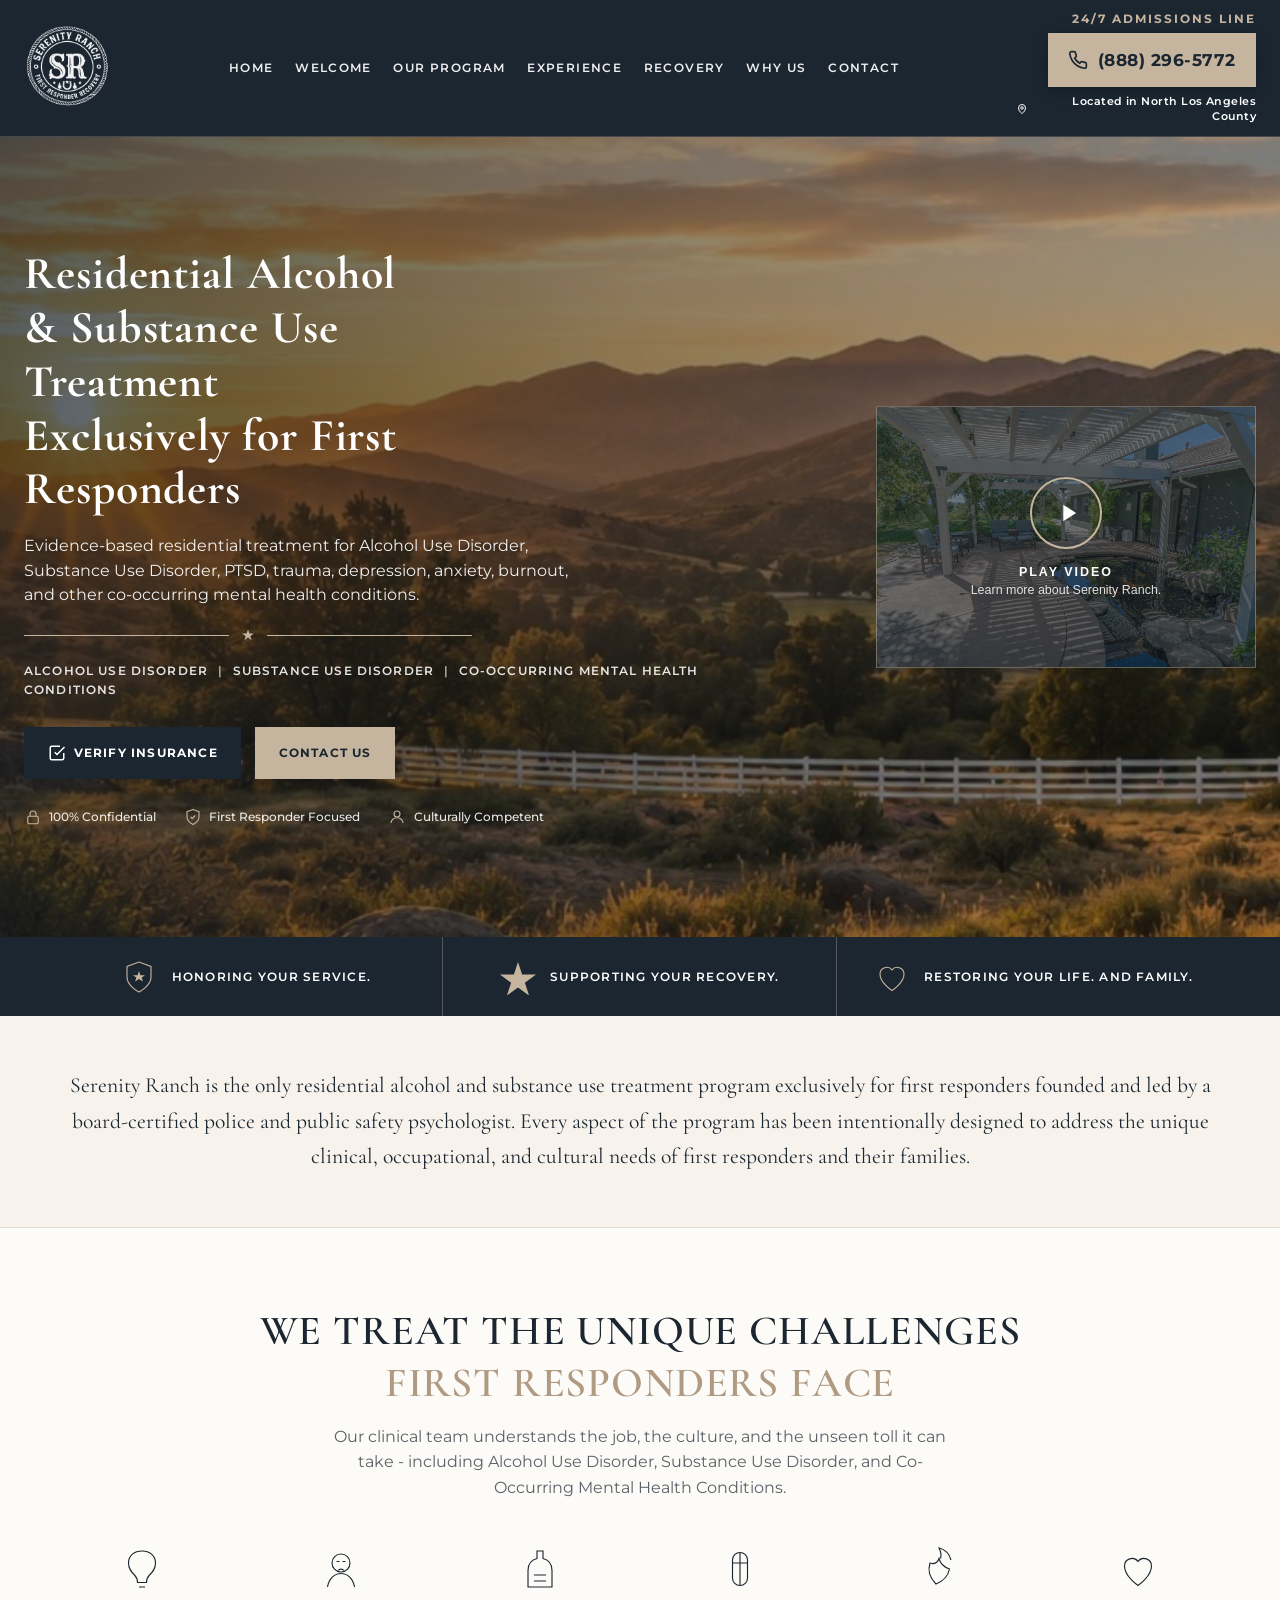
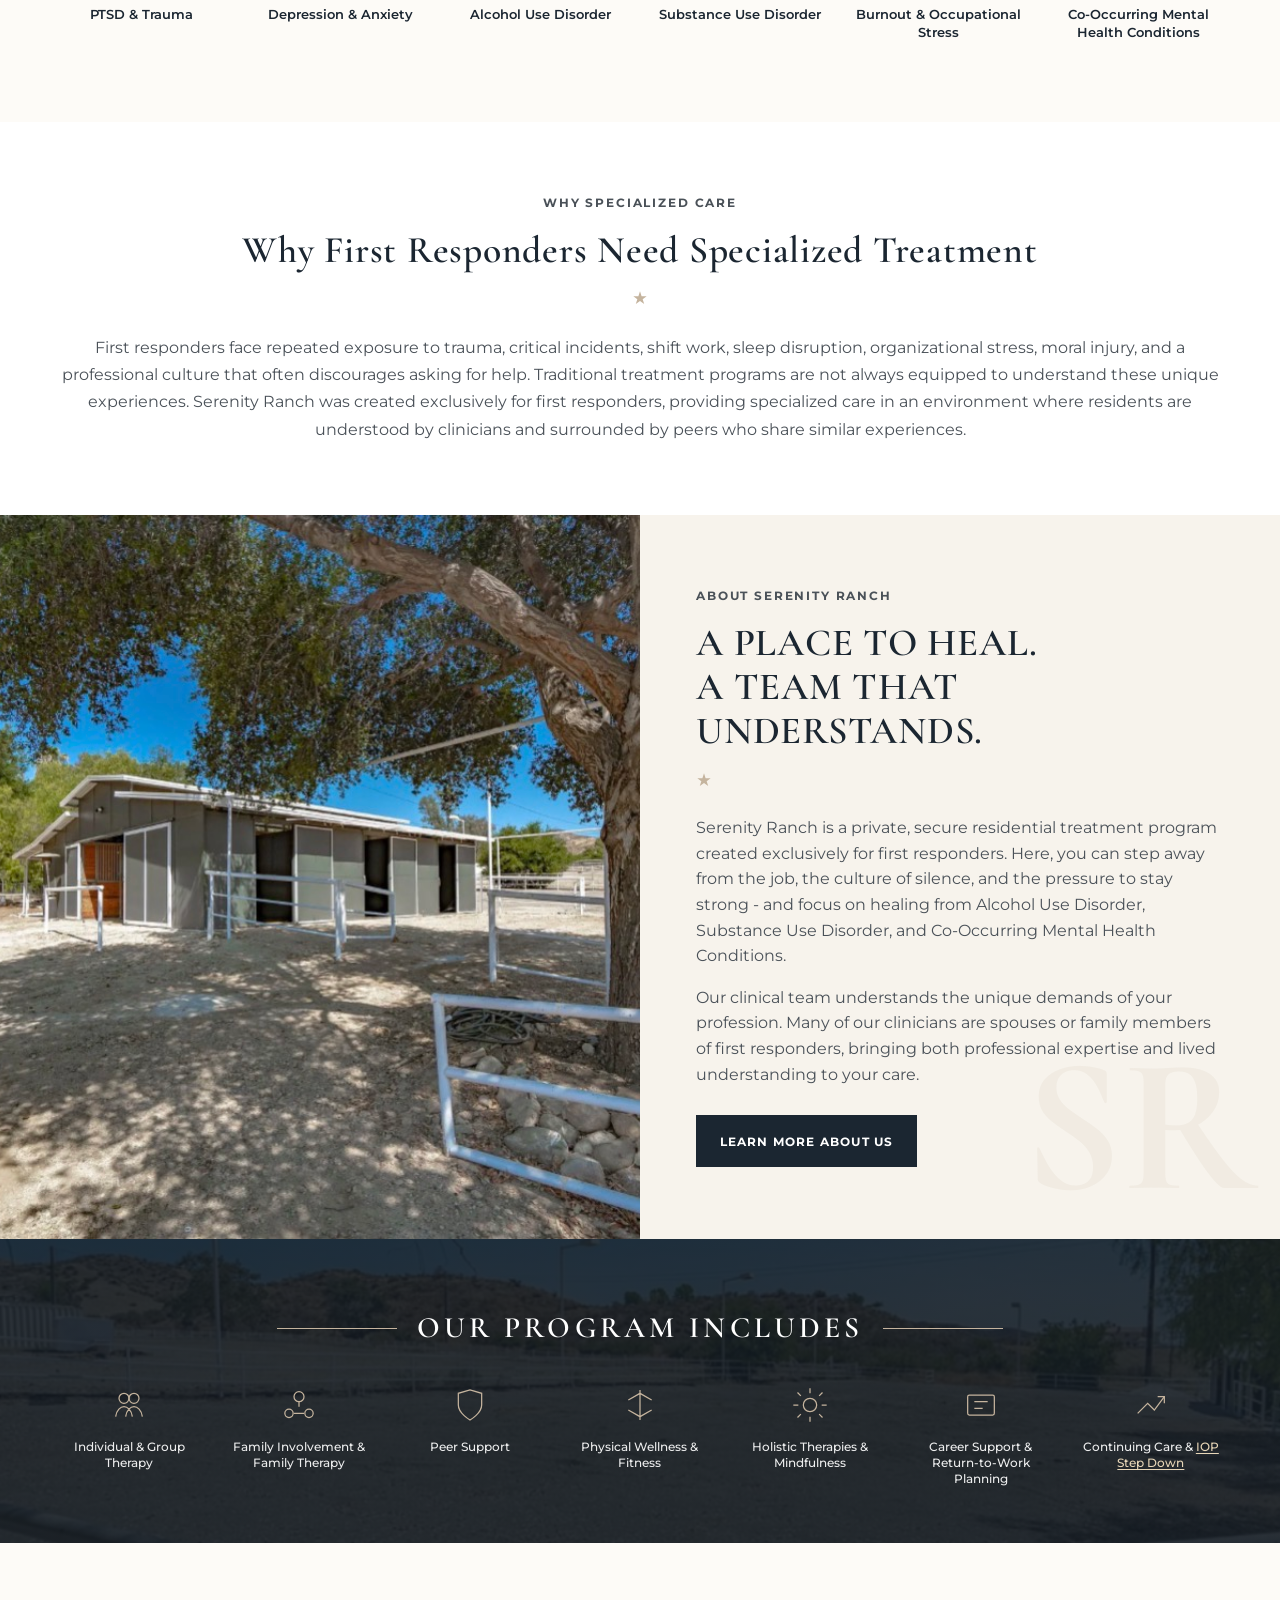
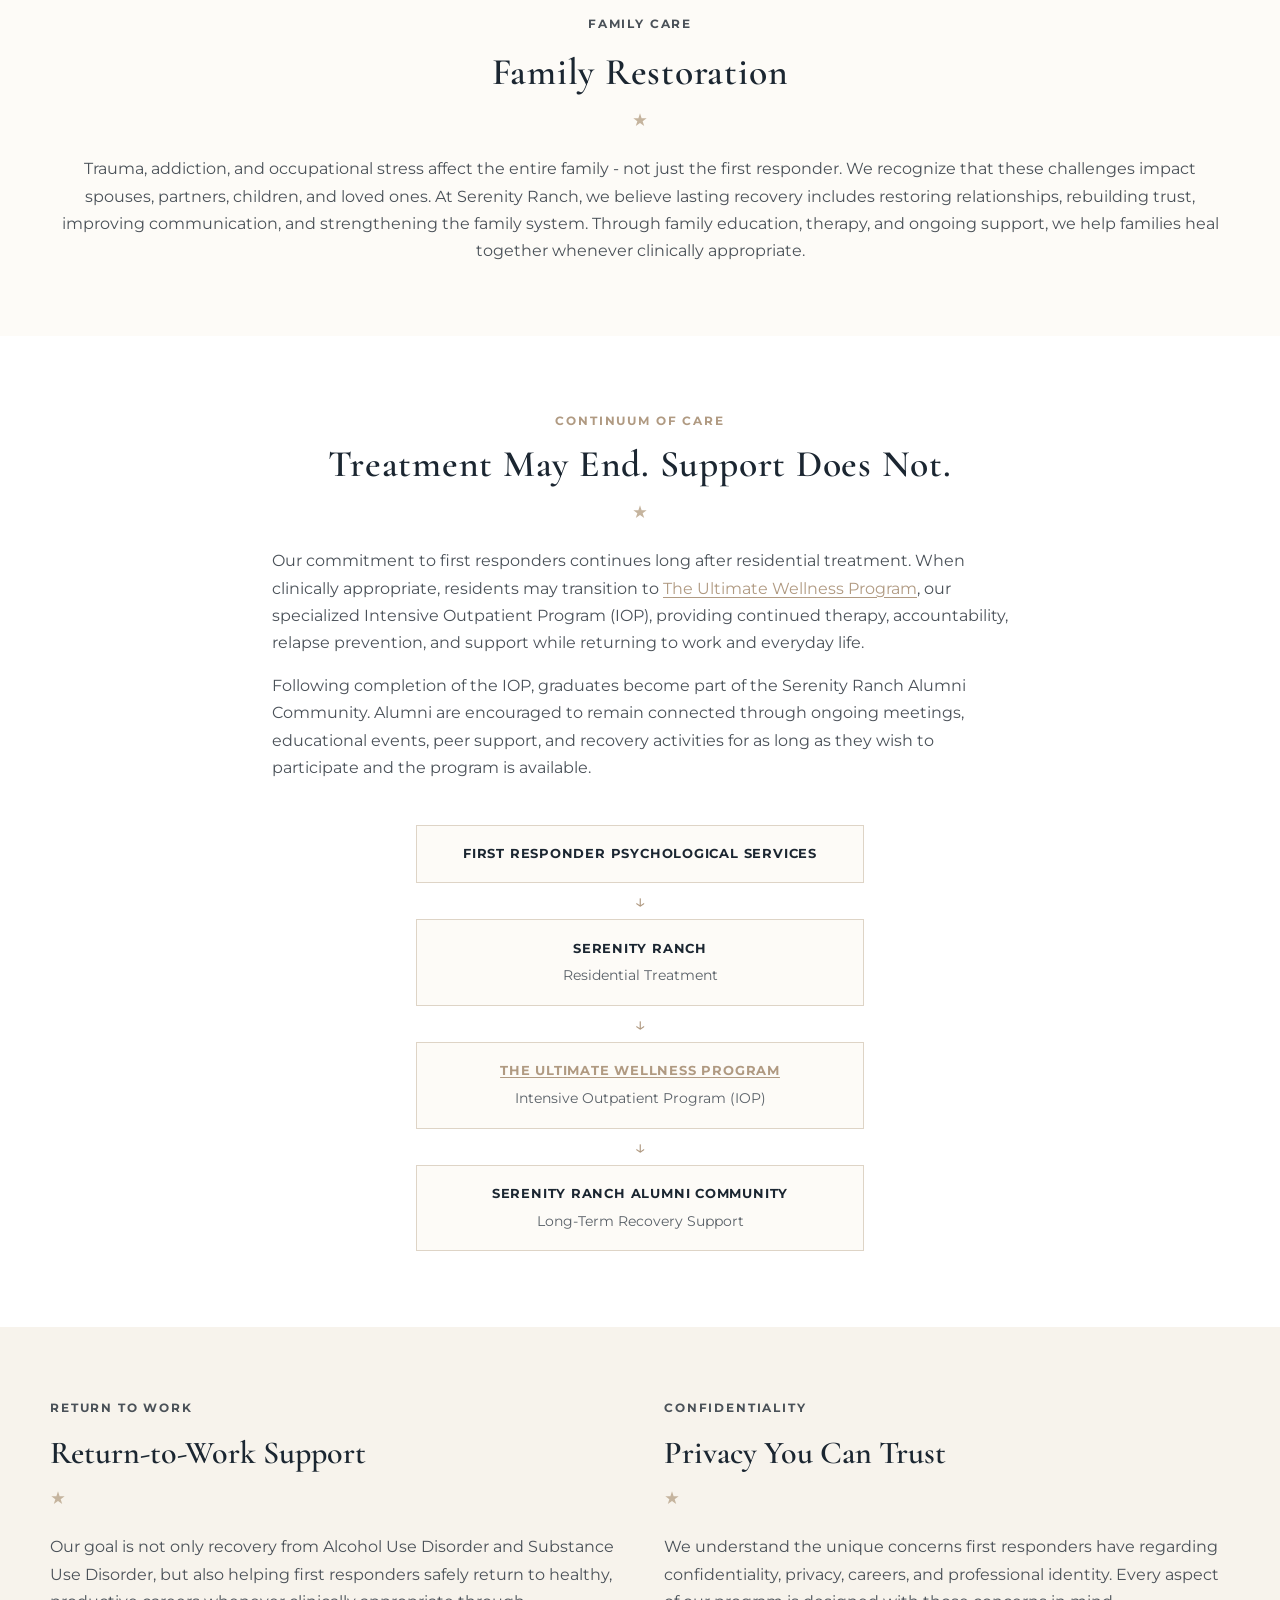
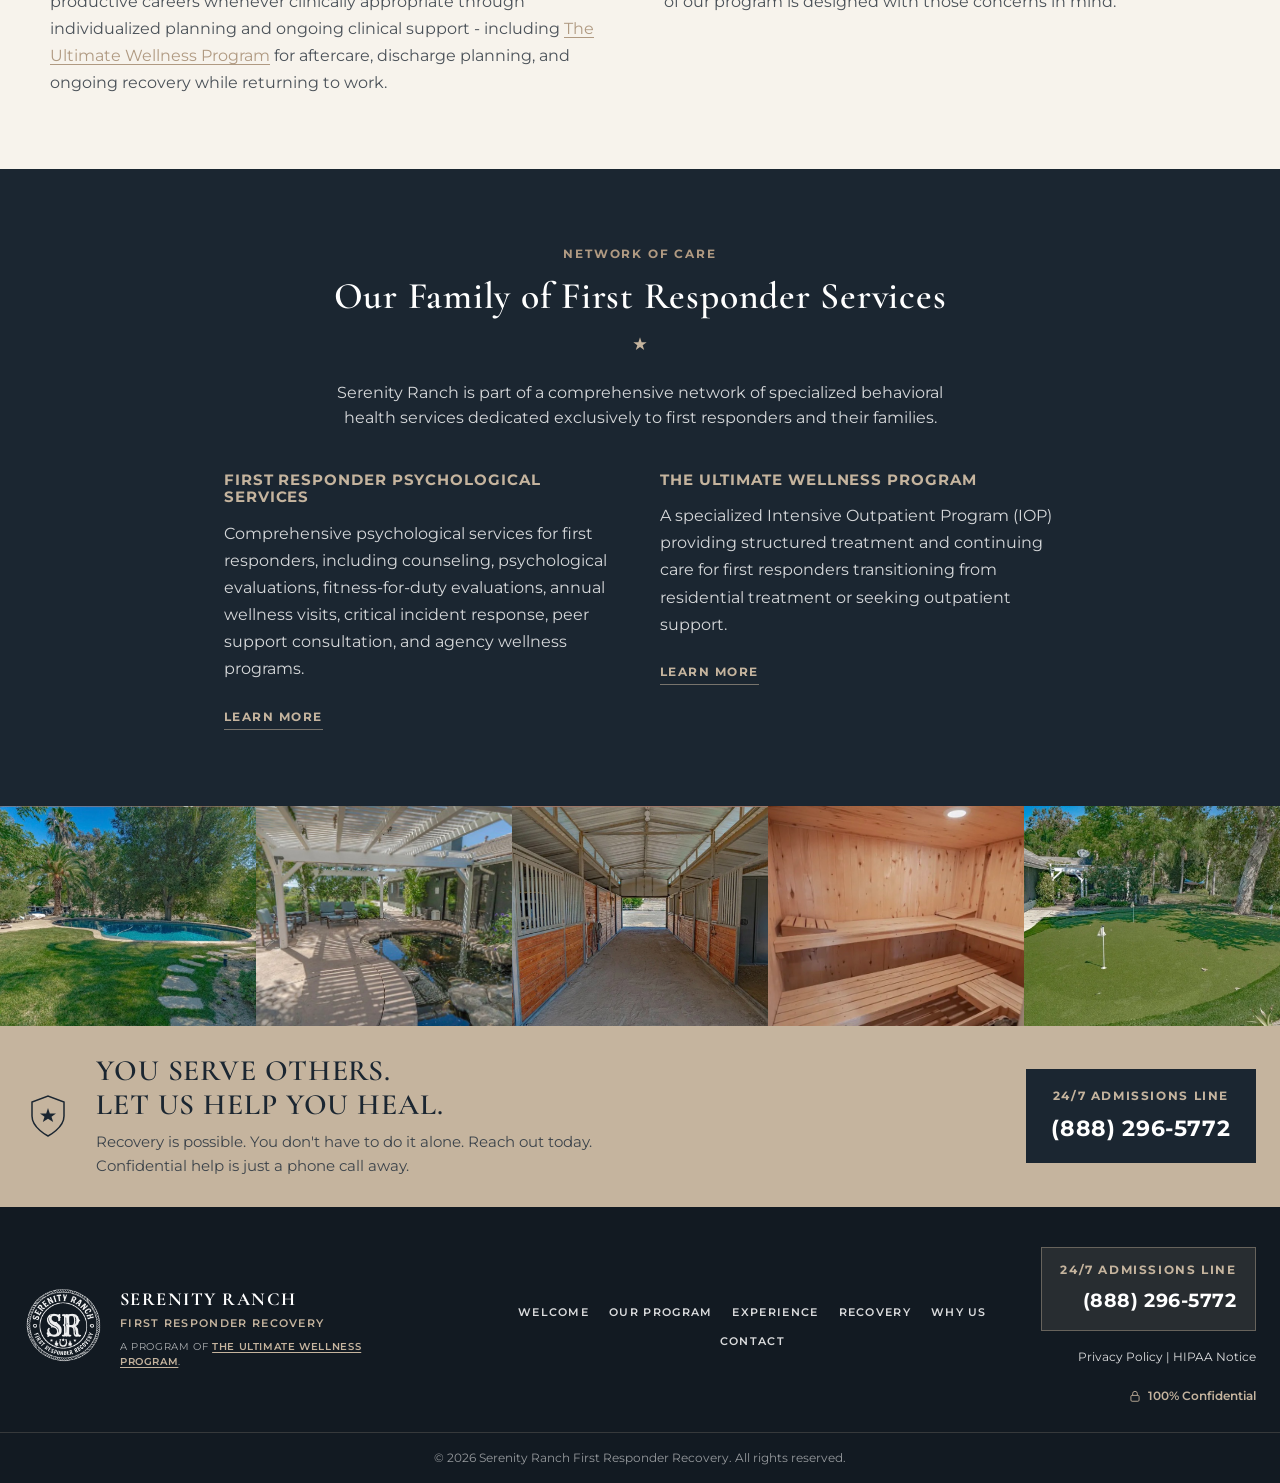
==== commit 64535b61: "Force white location text and bust cached CSS on Vercel. Co-authored-by: Cursor <cursoragent@cursor." ====
--- a/index.html
+++ b/index.html
@@ -14,7 +14,7 @@
       href="https://fonts.googleapis.com/css2?family=Cormorant+Garamond:wght@500;600;700&family=Montserrat:wght@400;500;600;700&display=swap"
       rel="stylesheet"
     />
-    <link rel="stylesheet" href="styles.css" />
+    <link rel="stylesheet" href="styles.css?v=20260809" />
   </head>
   <body>
     <header class="site-header">
--- a/styles.css
+++ b/styles.css
@@ -152,16 +152,18 @@
   justify-content: flex-end;
   gap: 0.35rem;
   max-width: 15rem;
-  font-size: 0.68rem;
-  font-weight: 500;
+  font-size: 0.7rem;
+  font-weight: 600;
   letter-spacing: 0.04em;
   line-height: 1.35;
-  color: rgba(255, 255, 255, 0.78);
+  color: #ffffff !important;
+  -webkit-text-fill-color: #ffffff;
 }
 
 .header-location svg {
   flex-shrink: 0;
-  color: var(--gold);
+  color: #ffffff !important;
+  stroke: #ffffff;
 }
 
 .nav-toggle {
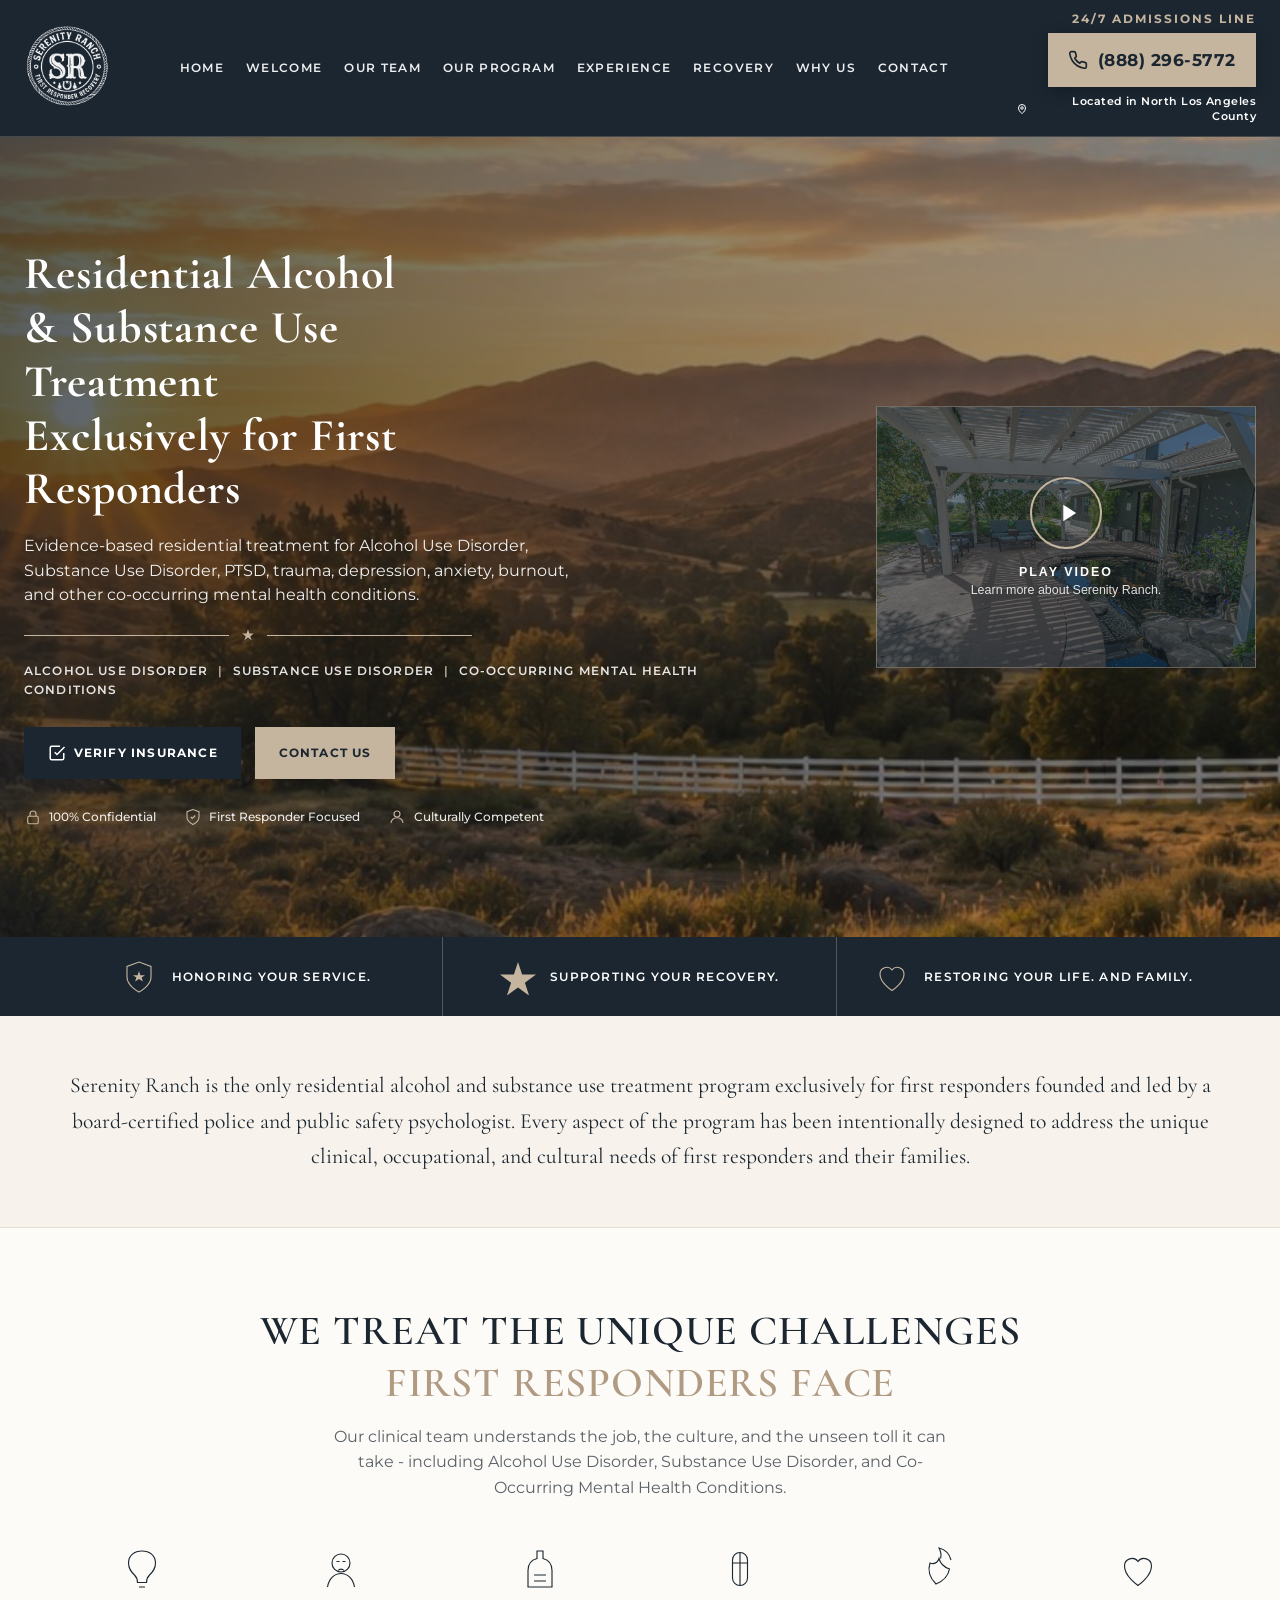
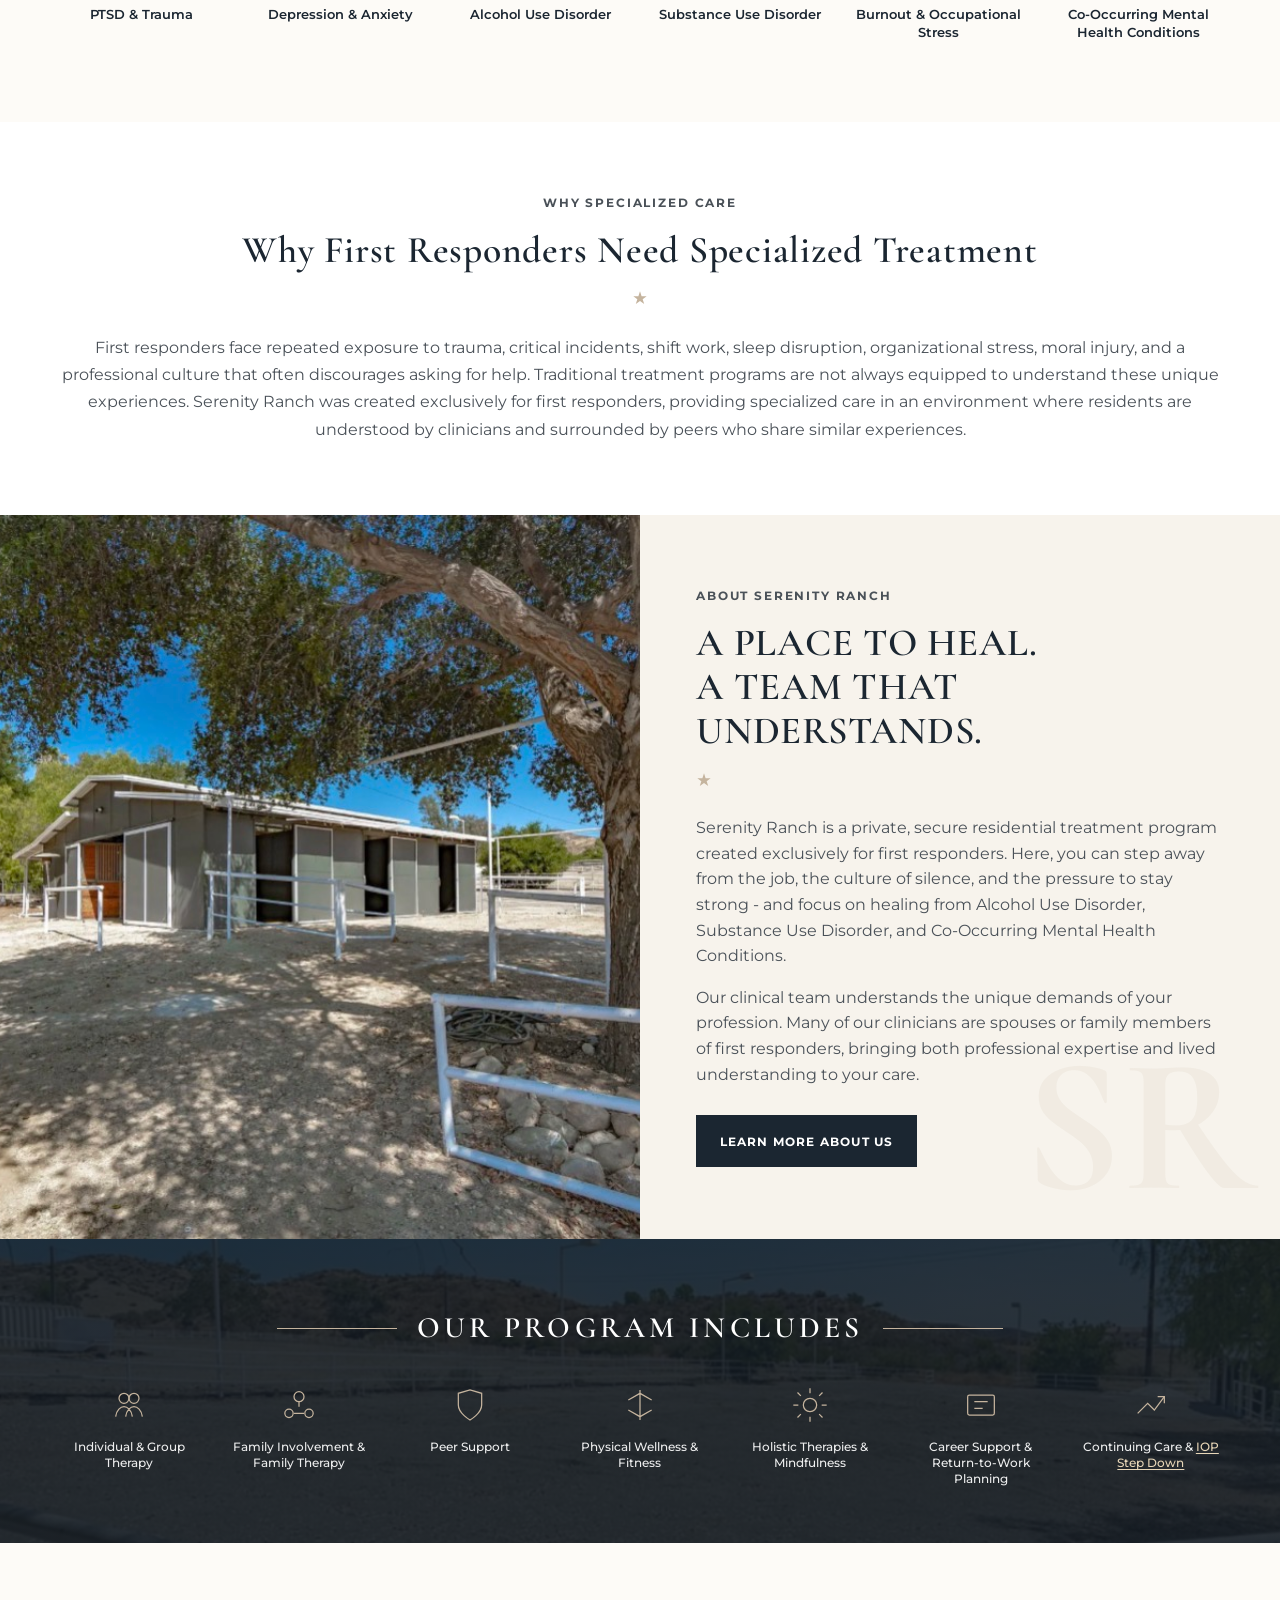
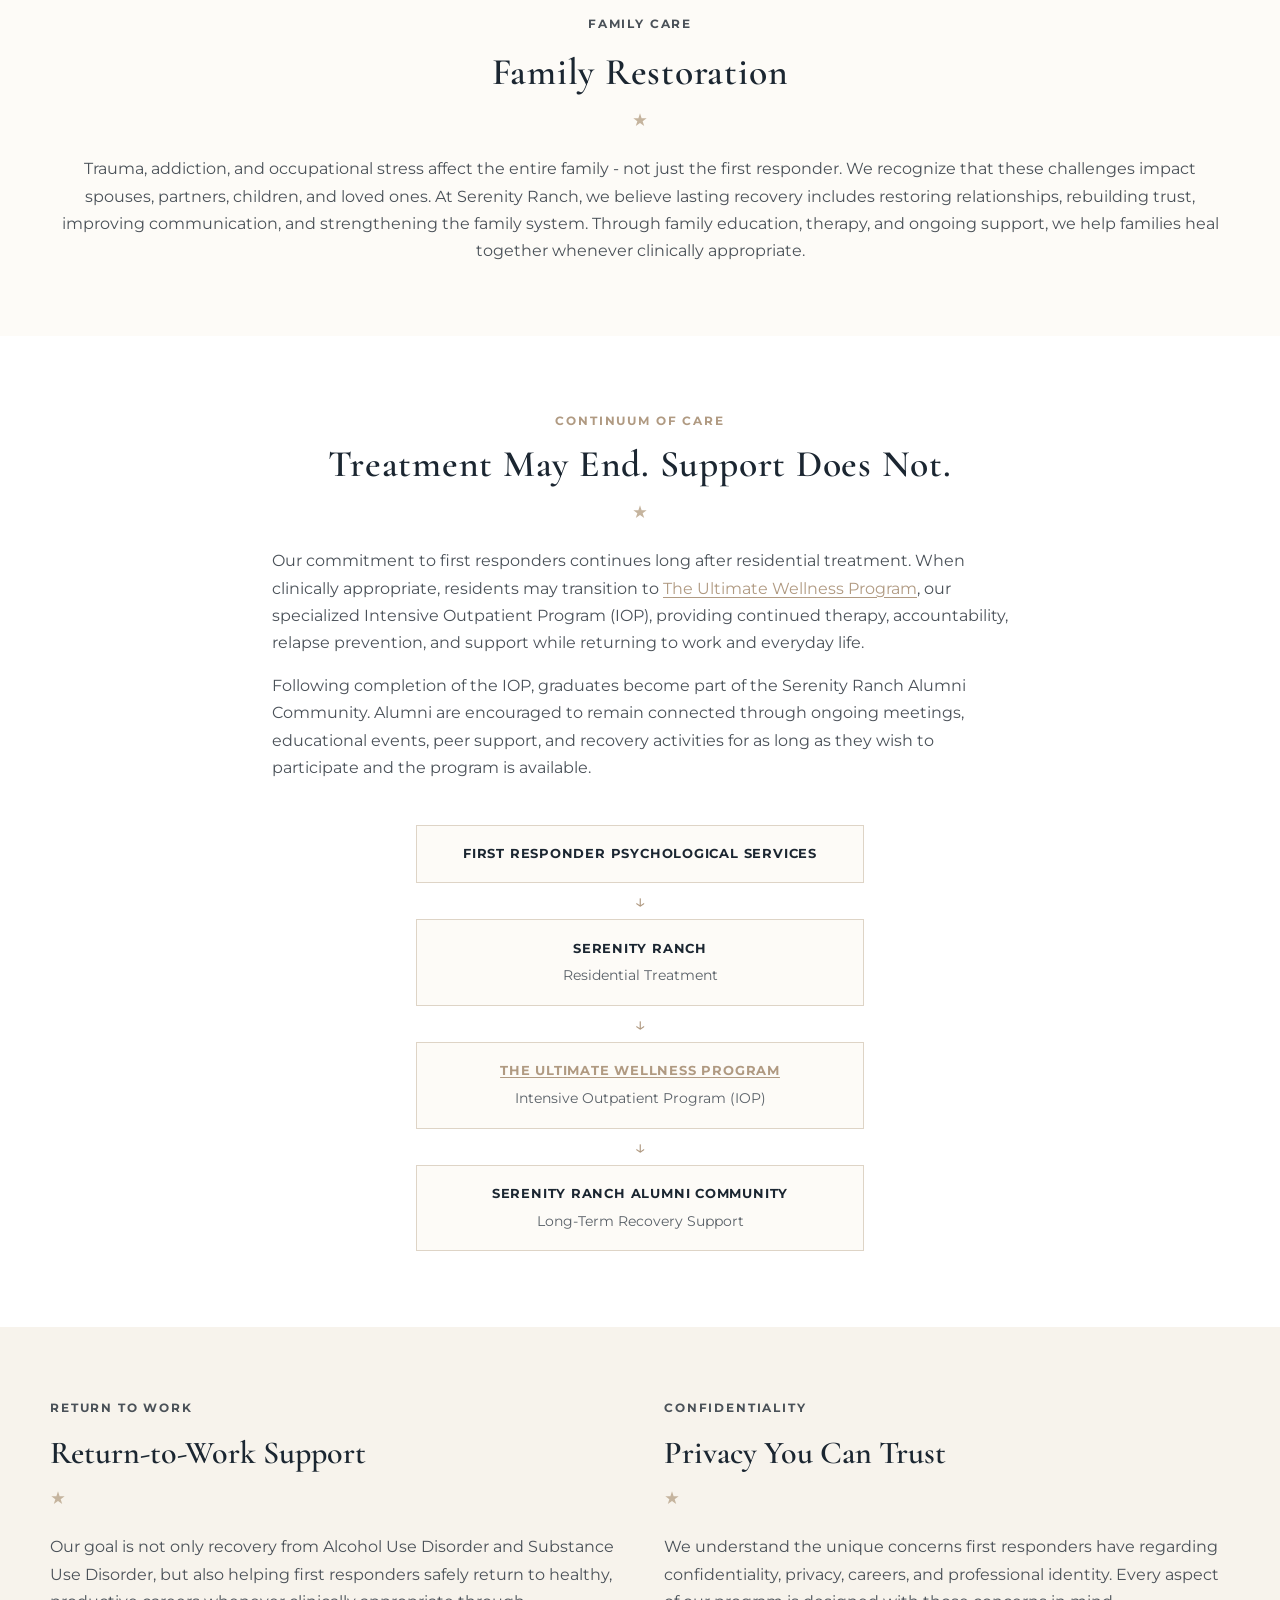
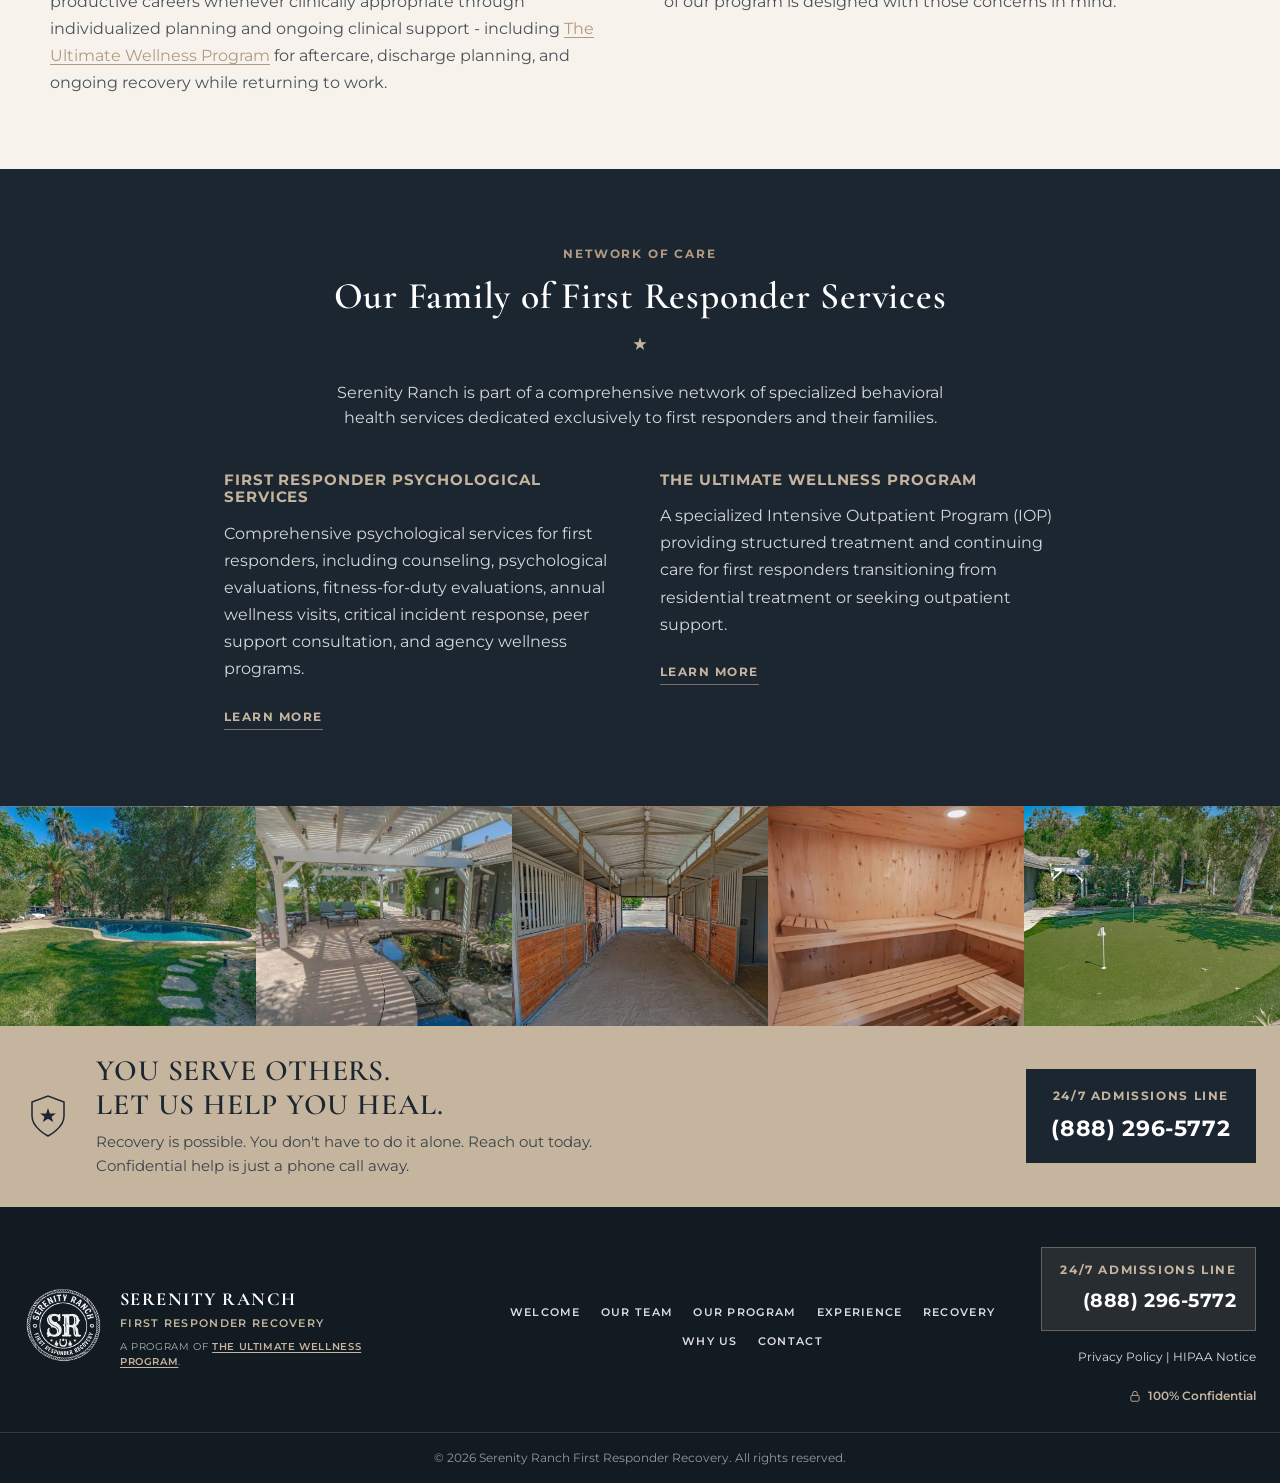
==== commit 71470fdd: "Add Our Team clinical leadership page with staff photos." ====
--- a/index.html
+++ b/index.html
@@ -14,7 +14,7 @@
       href="https://fonts.googleapis.com/css2?family=Cormorant+Garamond:wght@500;600;700&family=Montserrat:wght@400;500;600;700&display=swap"
       rel="stylesheet"
     />
-    <link rel="stylesheet" href="styles.css?v=20260809" />
+    <link rel="stylesheet" href="styles.css?v=20260809b" />
   </head>
   <body>
     <header class="site-header">
@@ -26,6 +26,7 @@
         <nav class="main-nav" aria-label="Primary">
           <a href="index.html" class="active">HOME</a>
           <a href="welcome.html">WELCOME</a>
+          <a href="team.html">OUR TEAM</a>
           <a href="program.html">OUR PROGRAM</a>
           <a href="experience.html">EXPERIENCE</a>
           <a href="recovery.html">RECOVERY</a>
@@ -577,6 +578,7 @@
 
         <nav class="footer-nav" aria-label="Footer">
           <a href="welcome.html">WELCOME</a>
+          <a href="team.html">OUR TEAM</a>
           <a href="program.html">OUR PROGRAM</a>
           <a href="experience.html">EXPERIENCE</a>
           <a href="recovery.html">RECOVERY</a>
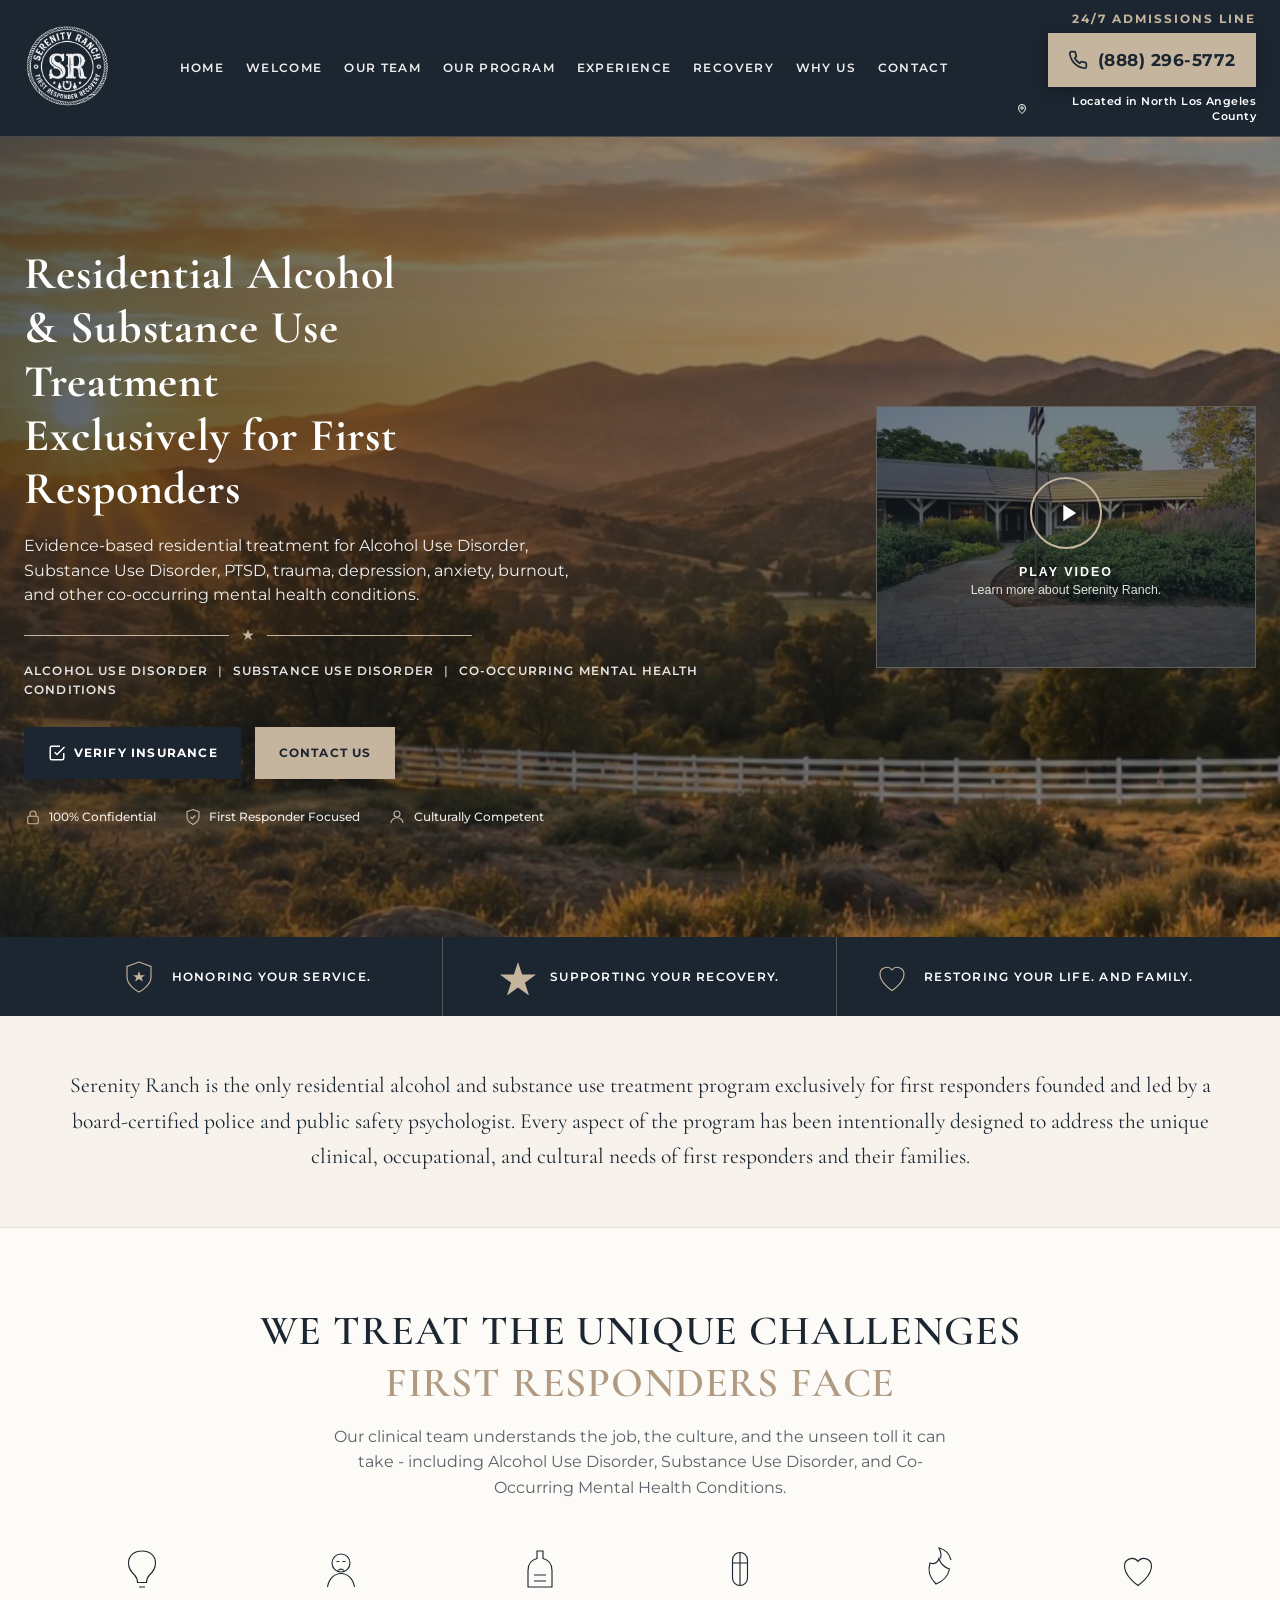
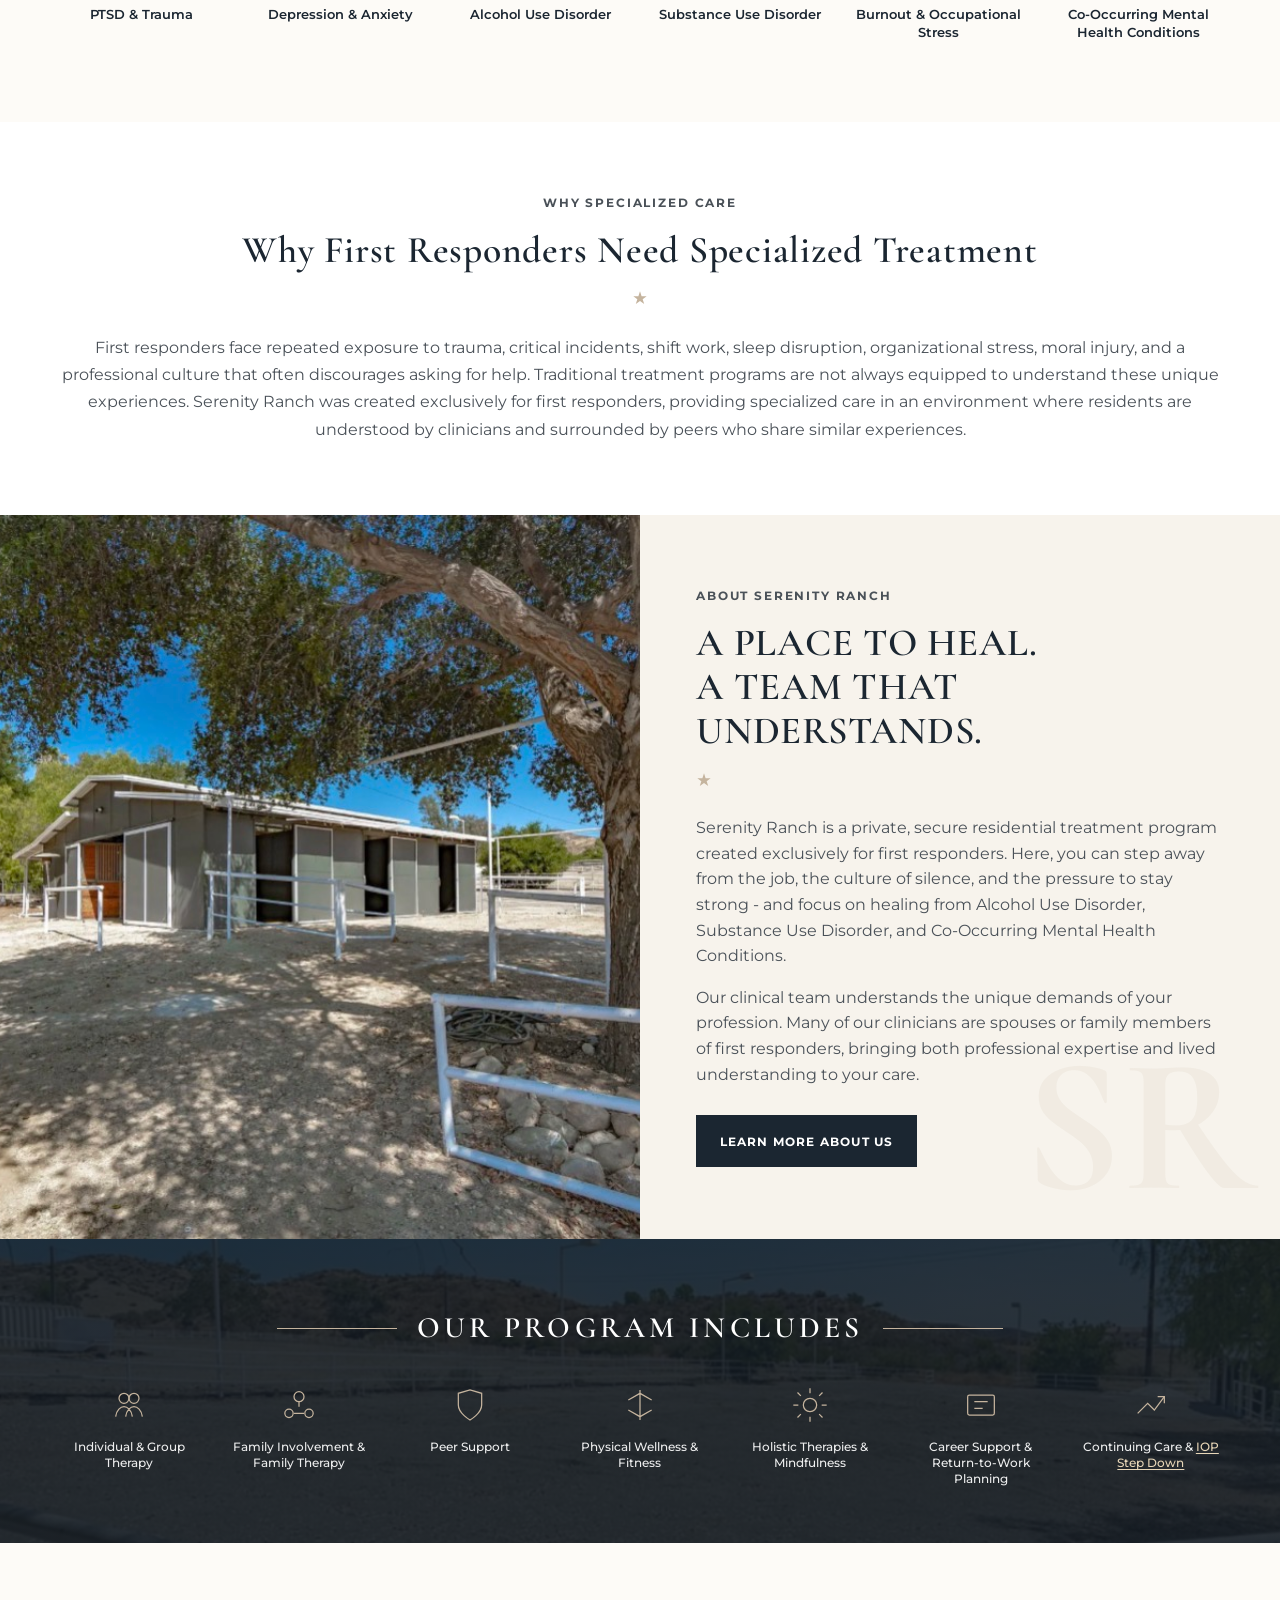
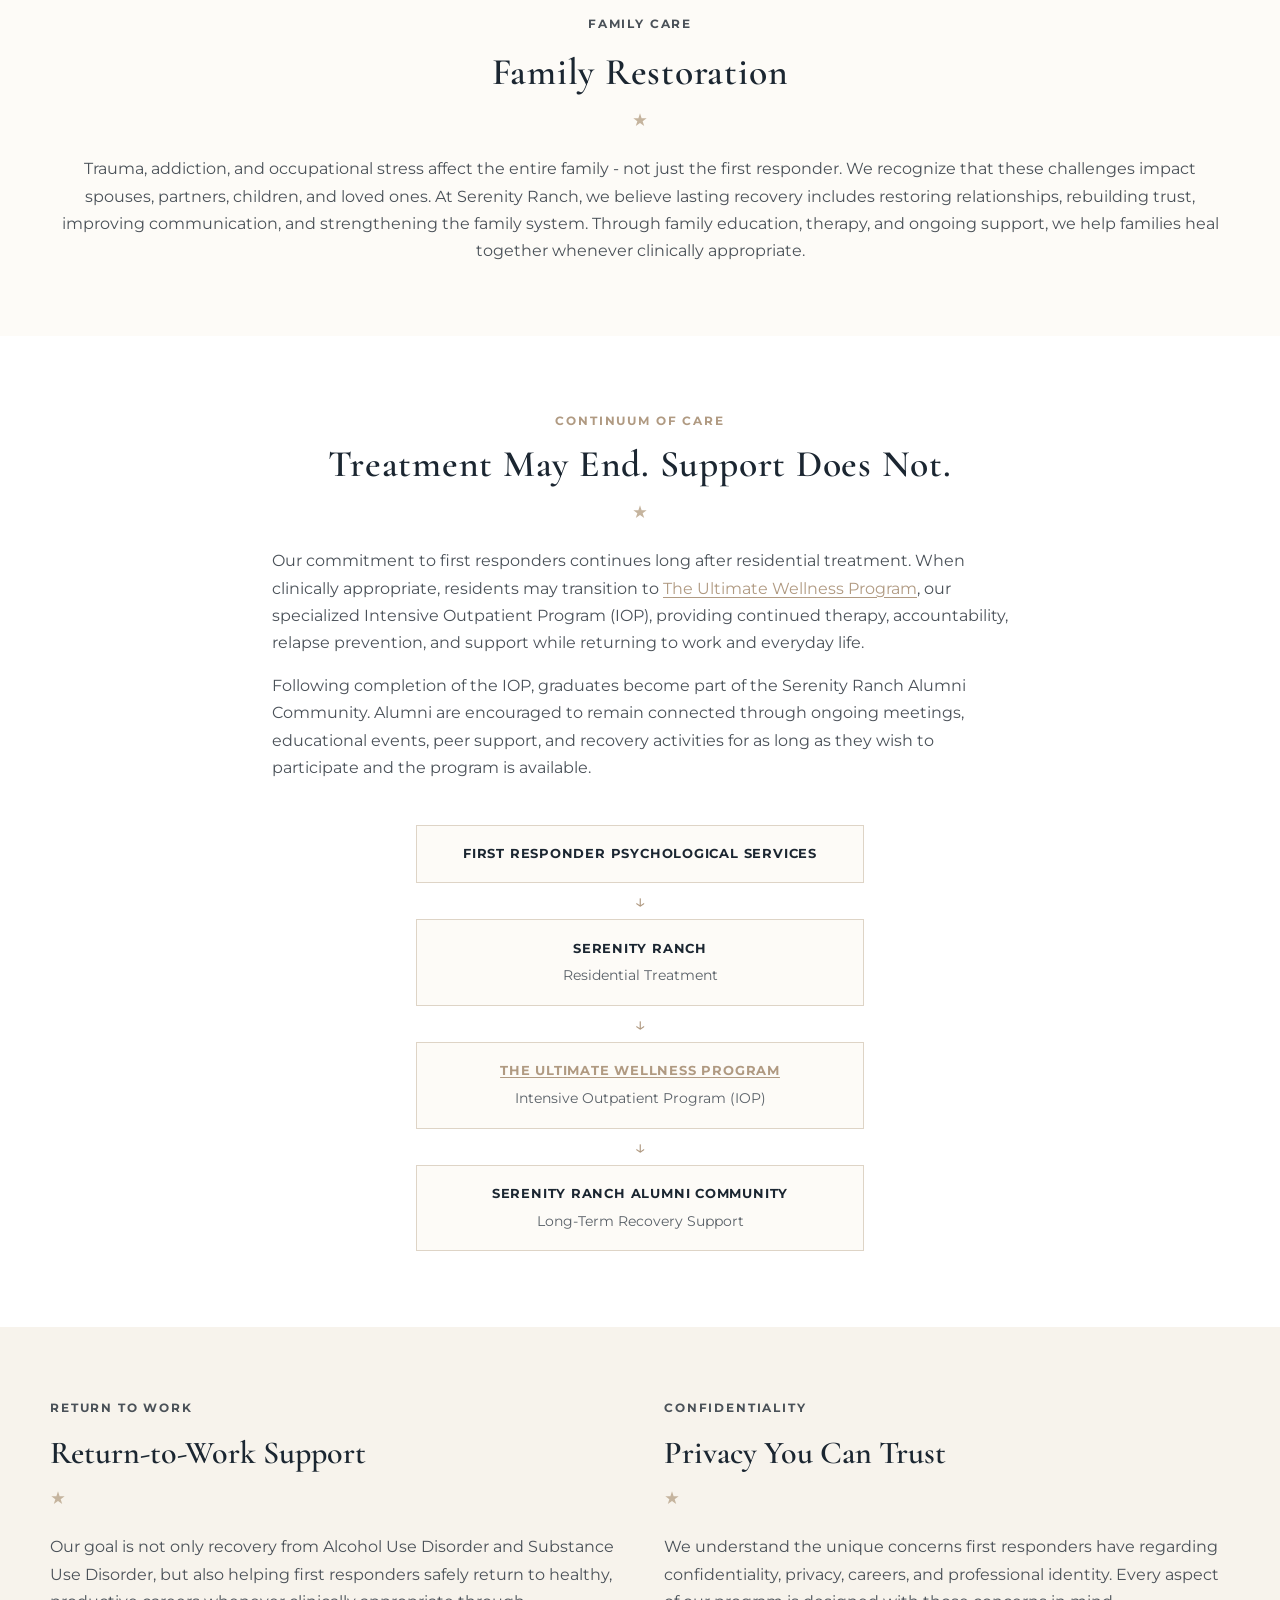
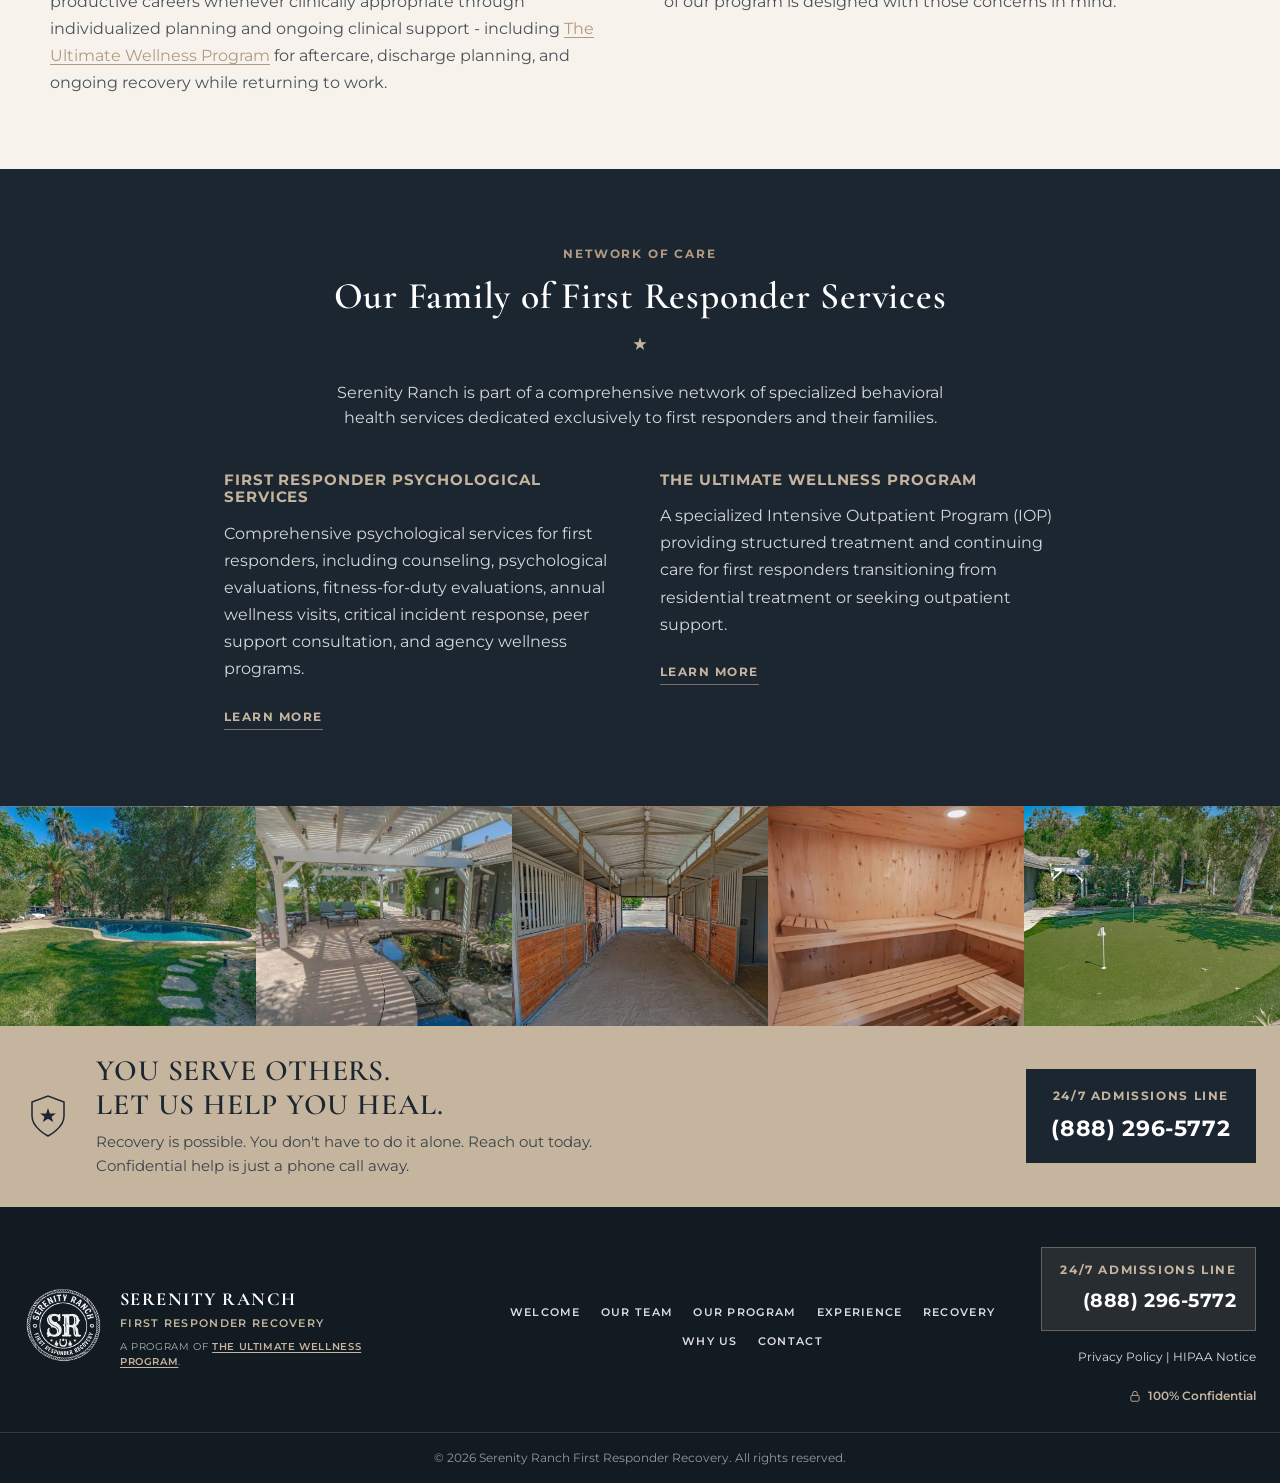
==== commit 92e0efbd: "Add compressed site videos and remove Coming Soon from PHP. Co-authored-by: Cursor <cursoragent@curs" ====
--- a/index.html
+++ b/index.html
@@ -14,7 +14,7 @@
       href="https://fonts.googleapis.com/css2?family=Cormorant+Garamond:wght@500;600;700&family=Montserrat:wght@400;500;600;700&display=swap"
       rel="stylesheet"
     />
-    <link rel="stylesheet" href="styles.css?v=20260809b" />
+    <link rel="stylesheet" href="styles.css?v=20260809c" />
   </head>
   <body>
     <header class="site-header">
@@ -114,17 +114,27 @@
             </ul>
           </div>
 
-          <button class="hero-video" type="button" aria-label="Play video about Serenity Ranch">
-            <span class="play-circle">
-              <svg viewBox="0 0 24 24" width="28" height="28" fill="#fff">
-                <path d="M8 5v14l11-7z" />
-              </svg>
-            </span>
-            <span class="video-label">
-              <strong>PLAY VIDEO</strong>
-              <small>Learn more about Serenity Ranch.</small>
-            </span>
-          </button>
+          <div class="hero-video" data-video-src="videos/website-intro.mp4">
+            <video
+              class="hero-video-el"
+              poster="images/video-intro-poster.jpg"
+              preload="none"
+              playsinline
+              controls
+              aria-label="Serenity Ranch introduction video"
+            ></video>
+            <button class="hero-video-play" type="button" aria-label="Play Serenity Ranch introduction video">
+              <span class="play-circle">
+                <svg viewBox="0 0 24 24" width="28" height="28" fill="#fff">
+                  <path d="M8 5v14l11-7z" />
+                </svg>
+              </span>
+              <span class="video-label">
+                <strong>PLAY VIDEO</strong>
+                <small>Learn more about Serenity Ranch.</small>
+              </span>
+            </button>
+          </div>
         </div>
       </section>
 
@@ -610,6 +620,6 @@
       </div>
     </footer>
 
-    <script src="script.js"></script>
+    <script src="script.js?v=20260809c"></script>
   </body>
 </html>
--- a/styles.css
+++ b/styles.css
@@ -333,13 +333,41 @@
 }
 
 .hero-video {
+  position: relative;
   justify-self: end;
   width: min(100%, 380px);
   aspect-ratio: 16 / 11;
   border: 1px solid rgba(197, 180, 158, 0.45);
+  background: #121a22;
+  color: var(--white);
+  overflow: hidden;
+}
+
+.hero-video-el {
+  position: absolute;
+  inset: 0;
+  width: 100%;
+  height: 100%;
+  object-fit: cover;
+  background: #121a22;
+  display: none;
+}
+
+.hero-video.is-playing .hero-video-el {
+  display: block;
+  z-index: 2;
+}
+
+.hero-video-play {
+  position: absolute;
+  inset: 0;
+  z-index: 1;
+  width: 100%;
+  height: 100%;
+  border: 0;
   background:
     linear-gradient(rgba(18, 26, 34, 0.55), rgba(18, 26, 34, 0.62)),
-    url("images/hero-patio.jpg") center / cover no-repeat;
+    url("images/video-intro-poster.jpg") center / cover no-repeat;
   color: var(--white);
   display: flex;
   flex-direction: column;
@@ -347,12 +375,16 @@
   justify-content: center;
   gap: 1rem;
   cursor: pointer;
-  transition: background 0.25s ease, transform 0.25s ease;
-}
-
-.hero-video:hover {
-  transform: translateY(-2px);
+  transition: filter 0.25s ease, transform 0.25s ease;
+}
+
+.hero-video-play:hover {
+  transform: translateY(-1px);
   filter: brightness(1.05);
+}
+
+.hero-video.is-playing .hero-video-play {
+  display: none;
 }
 
 .play-circle {
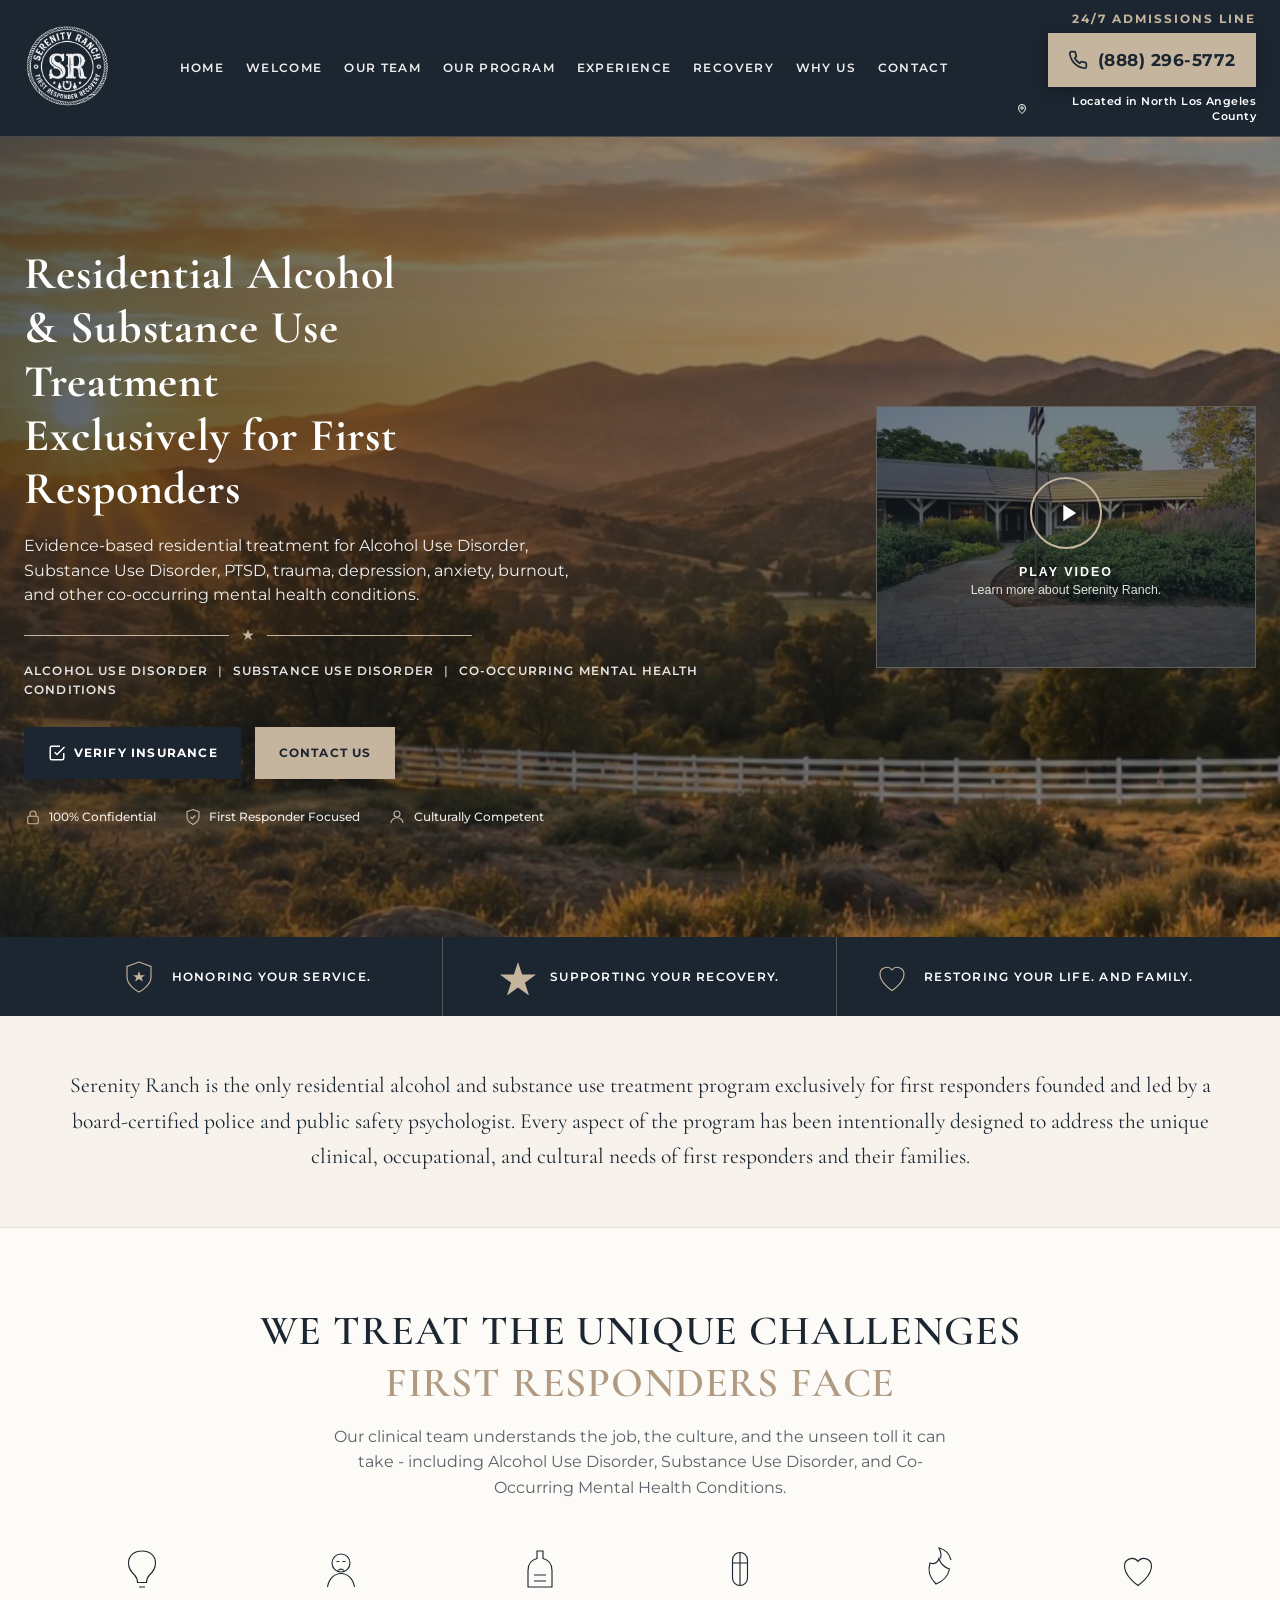
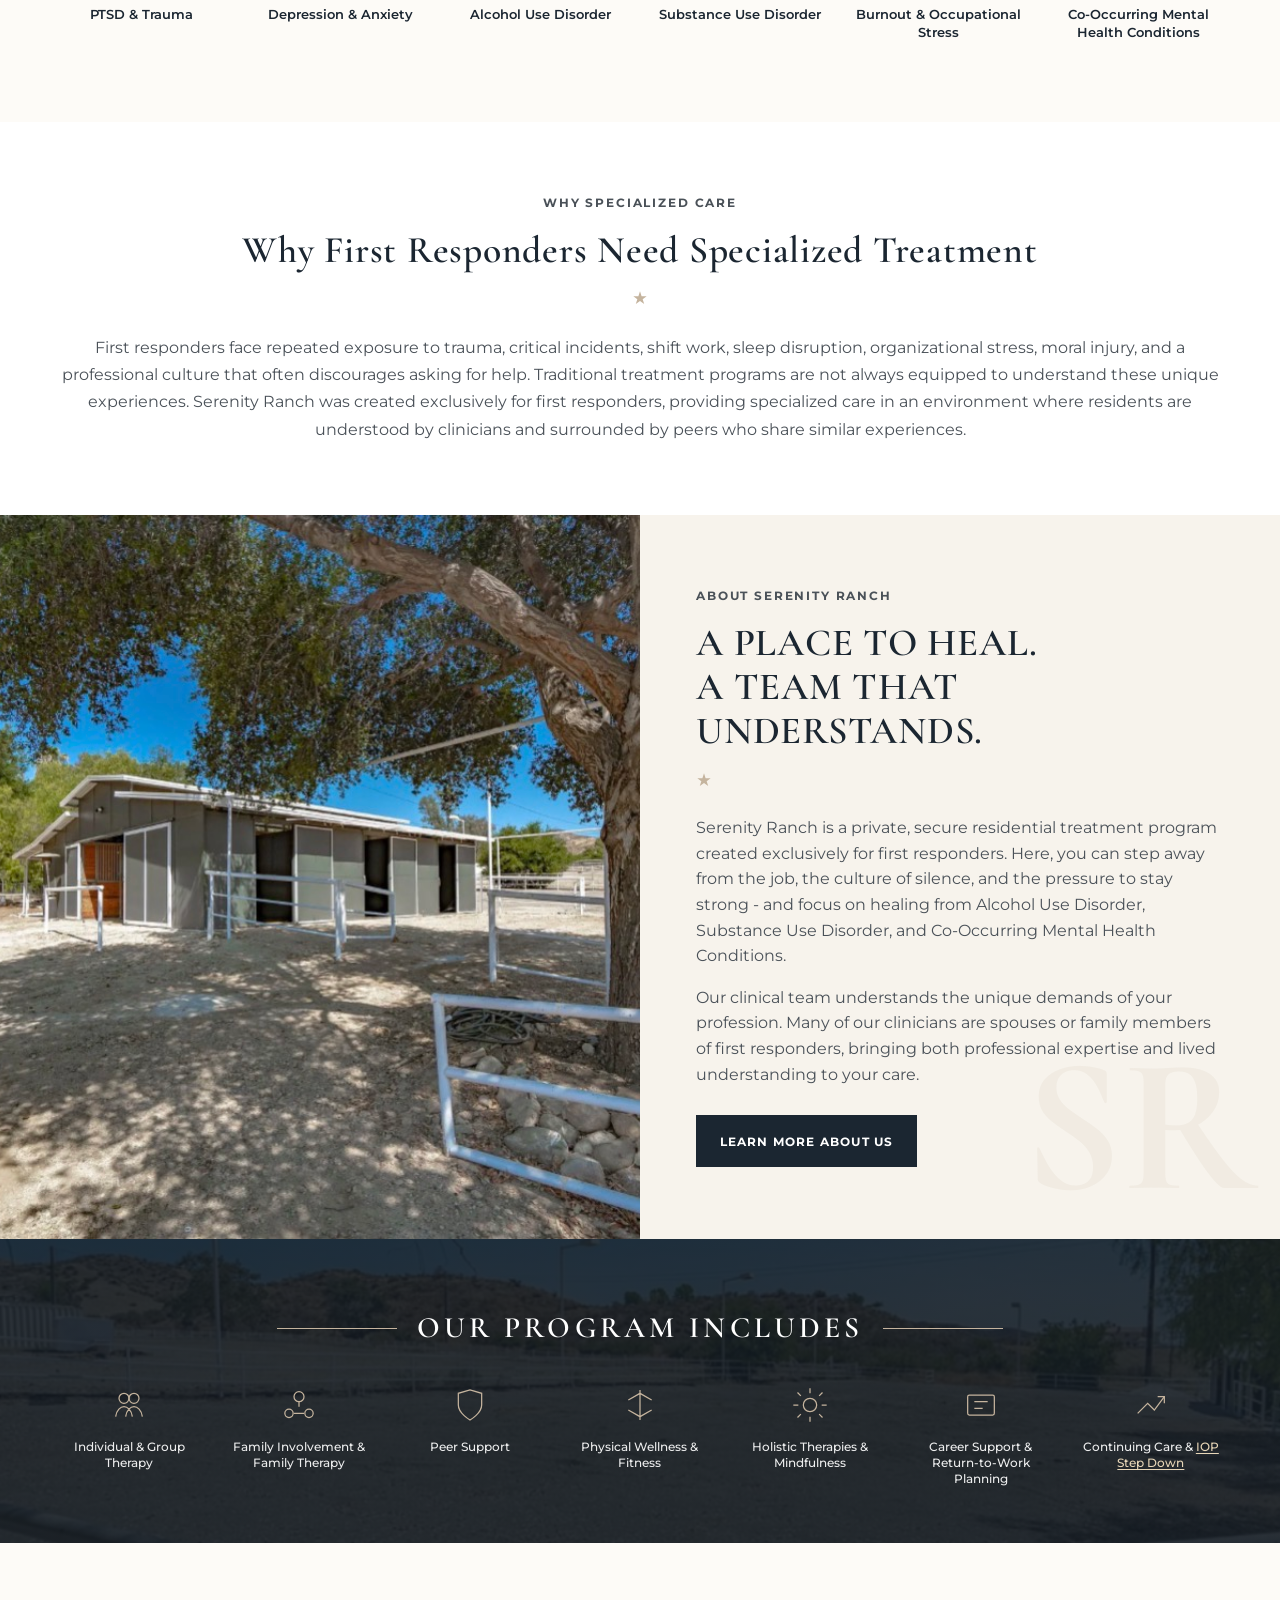
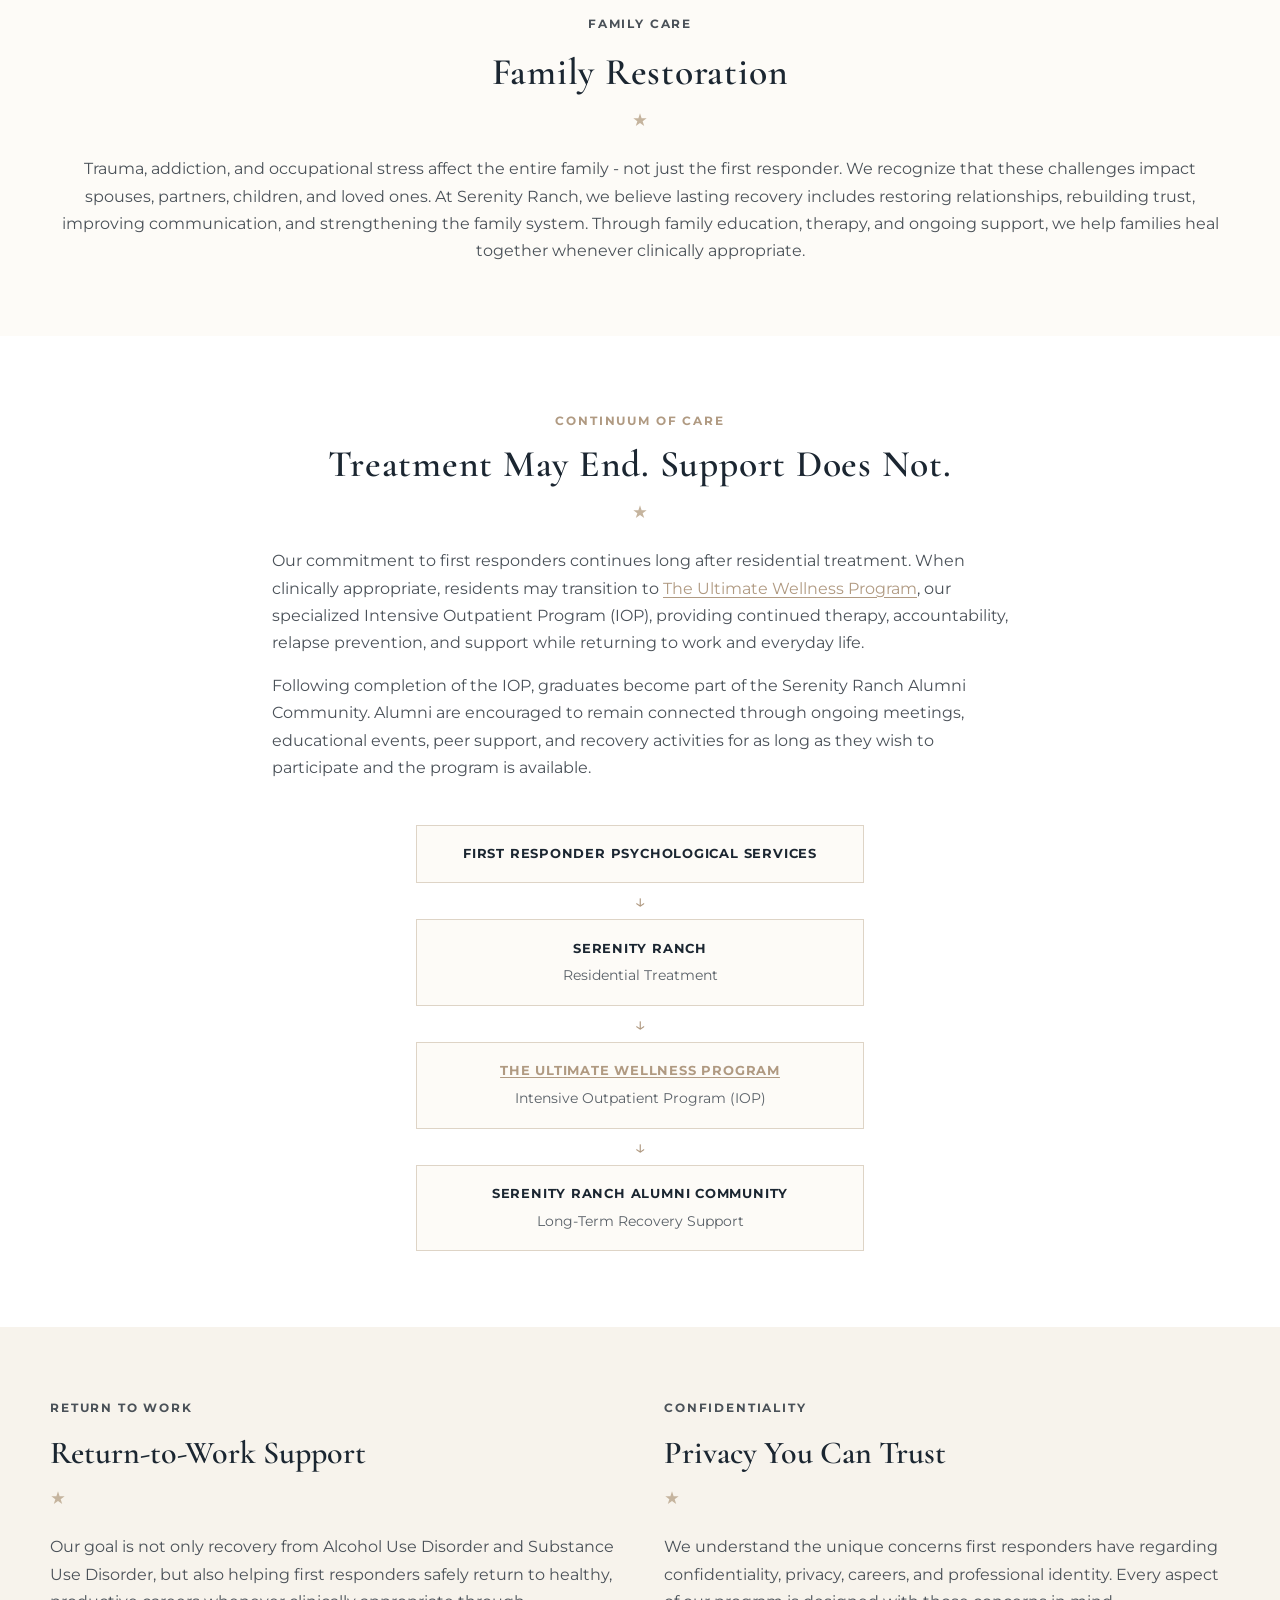
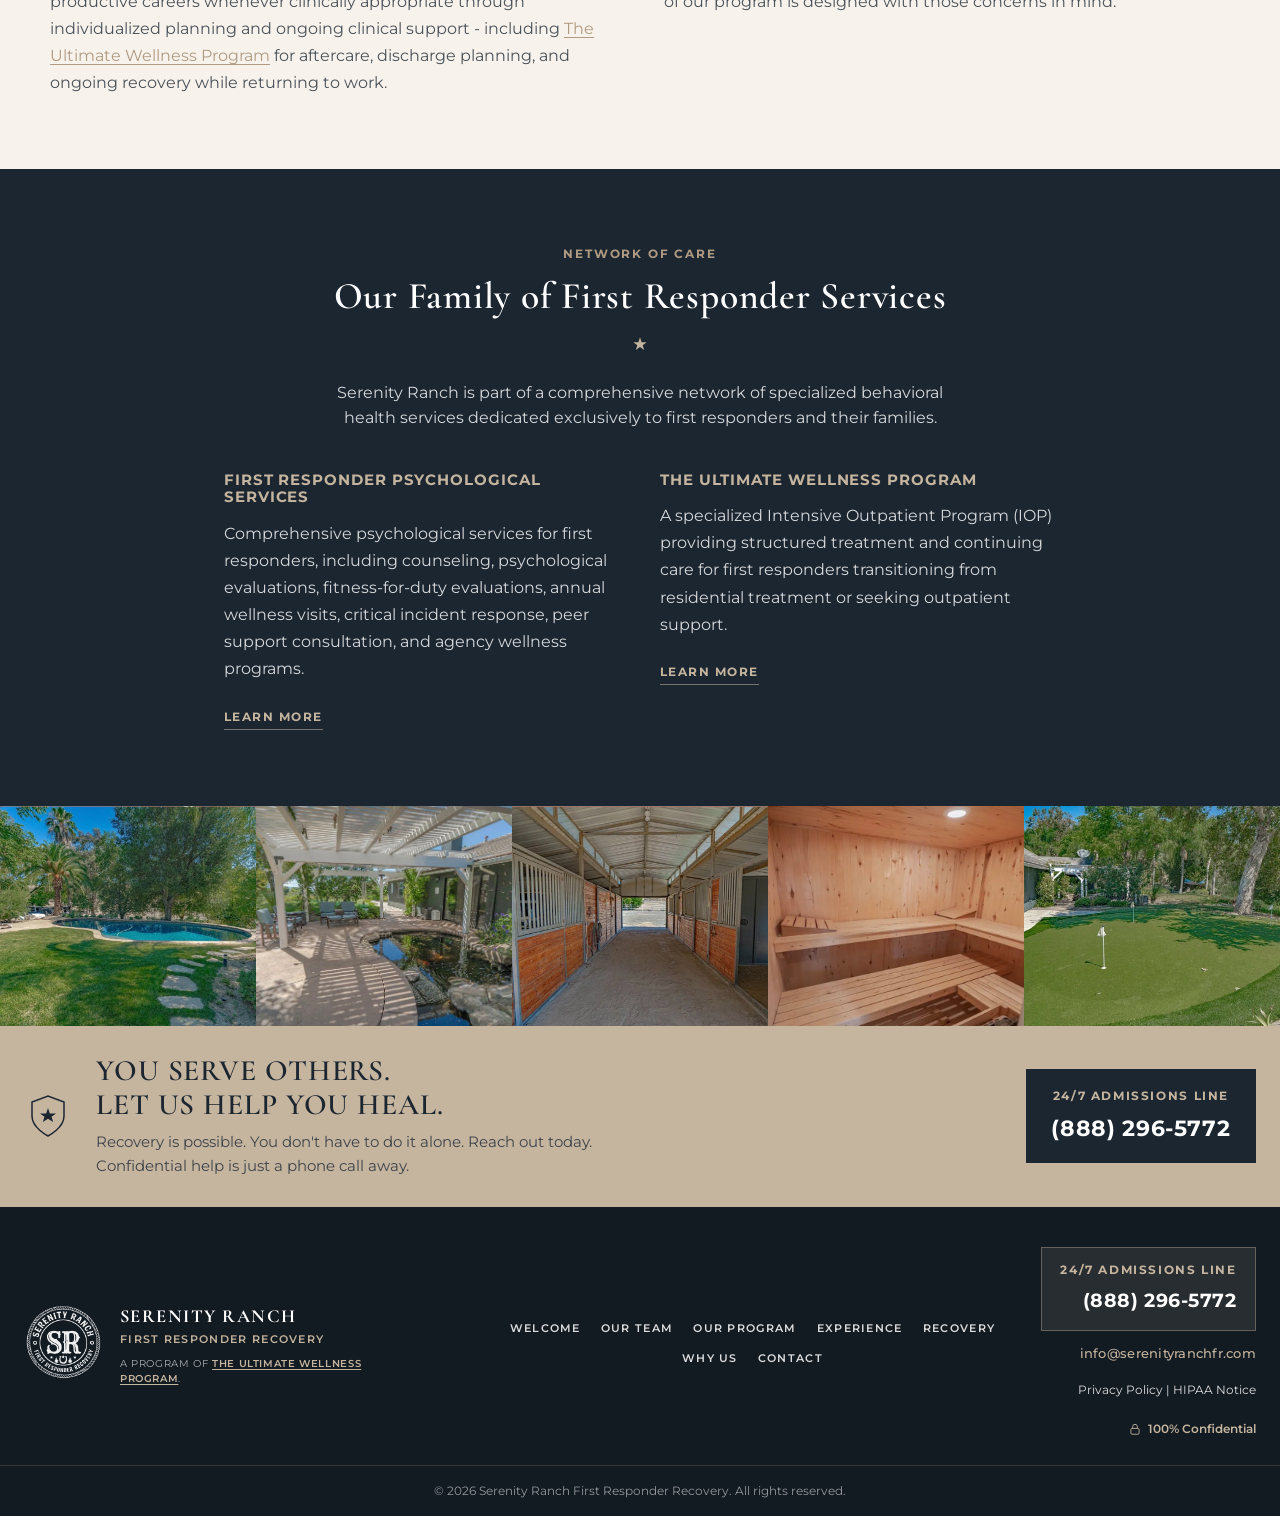
==== commit cd21362e: "Add info@serenityranchfr.com email to site footers. Co-authored-by: Cursor <cursoragent@cursor.com>" ====
--- a/index.html
+++ b/index.html
@@ -601,7 +601,8 @@
             <span class="footer-phone-label">24/7 ADMISSIONS LINE</span>
             <strong>(888) 296-5772</strong>
           </a>
-          <div class="footer-links">
+                    <a href="mailto:info@serenityranchfr.com" class="footer-email">info@serenityranchfr.com</a>
+<div class="footer-links">
             <a href="#">Privacy Policy</a>
             <span>|</span>
             <a href="#">HIPAA Notice</a>
--- a/styles.css
+++ b/styles.css
@@ -1027,7 +1027,7 @@
   flex-direction: column;
   align-items: flex-end;
   gap: 0.35rem;
-  margin-bottom: 1rem;
+  margin-bottom: 0.75rem;
   padding: 0.85rem 1.15rem;
   background: rgba(197, 180, 158, 0.12);
   border: 1px solid rgba(197, 180, 158, 0.4);
@@ -1050,6 +1050,20 @@
   font-size: 1.2rem;
   font-weight: 700;
   letter-spacing: 0.03em;
+  color: var(--white);
+}
+
+.footer-email {
+  display: block;
+  margin: 0 0 1rem;
+  font-size: 0.82rem;
+  font-weight: 500;
+  letter-spacing: 0.02em;
+  color: var(--gold);
+  word-break: break-all;
+}
+
+a.footer-email:hover {
   color: var(--white);
 }
 
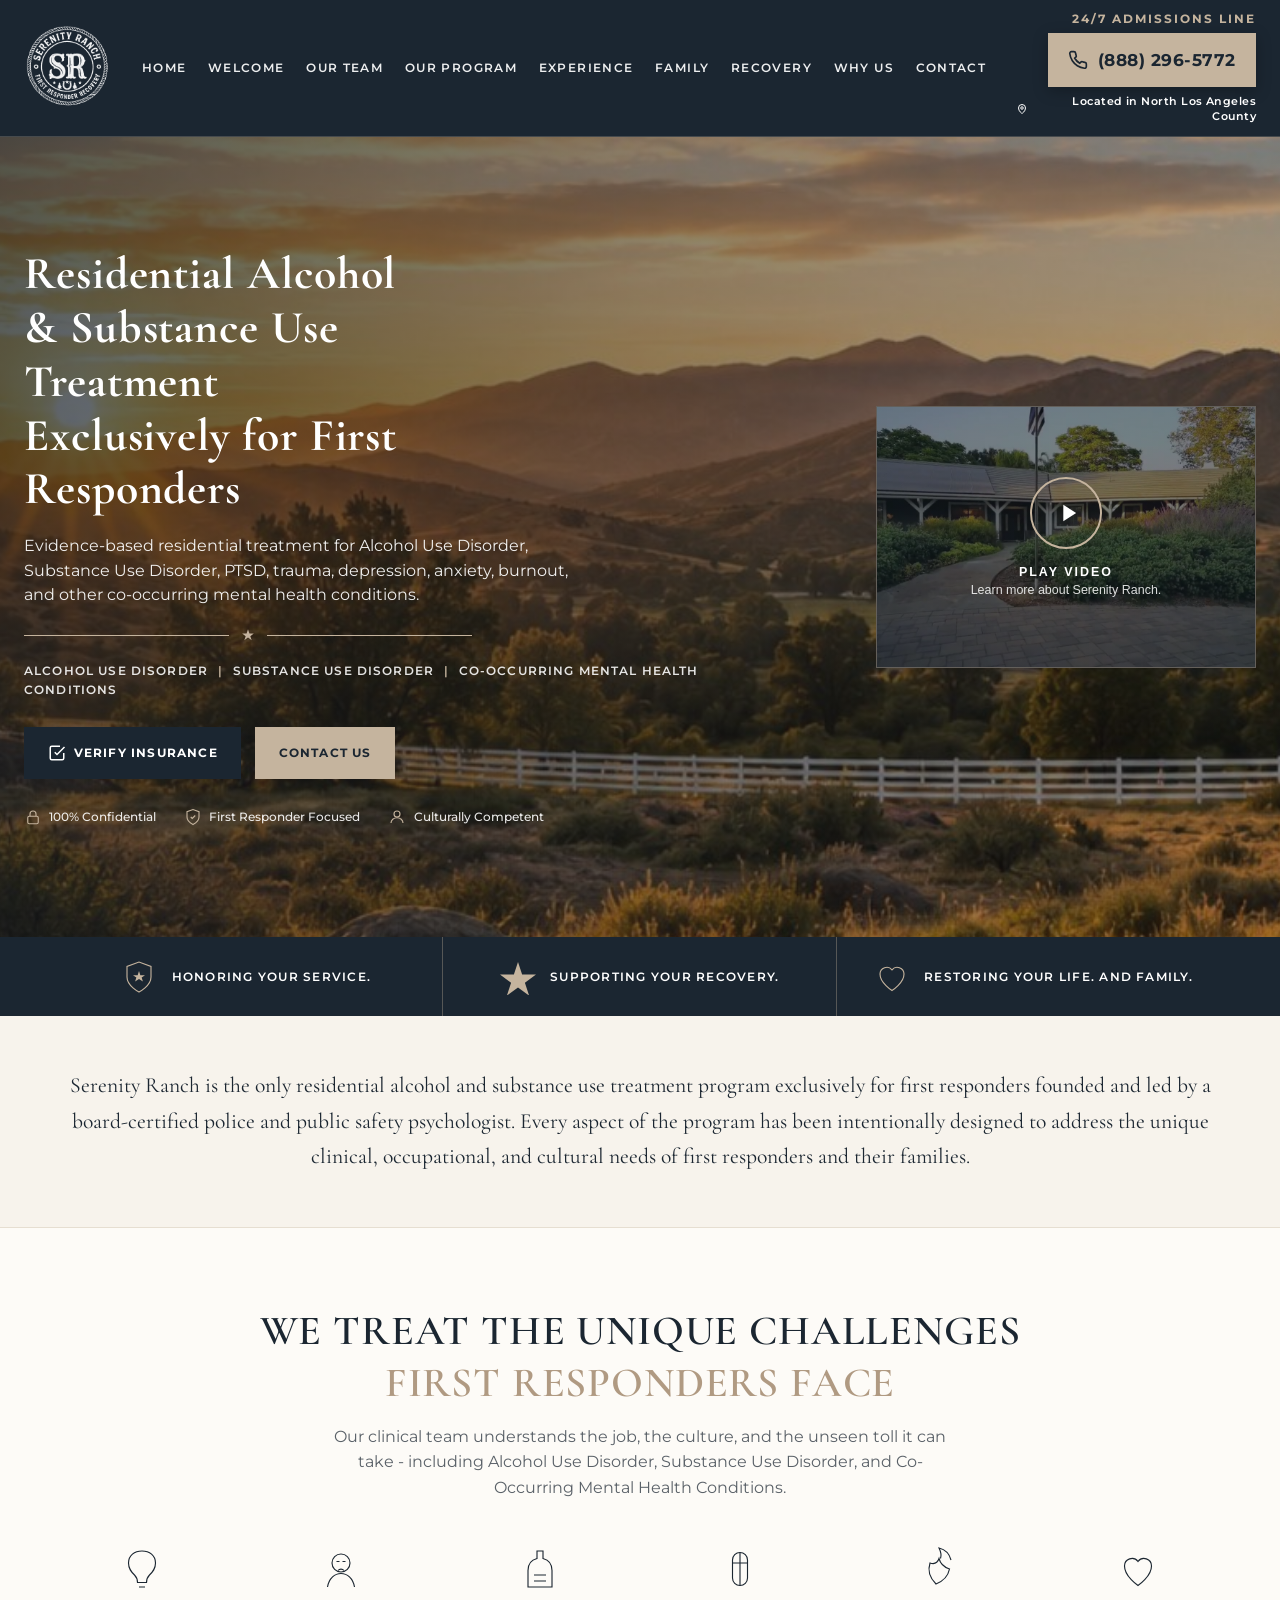
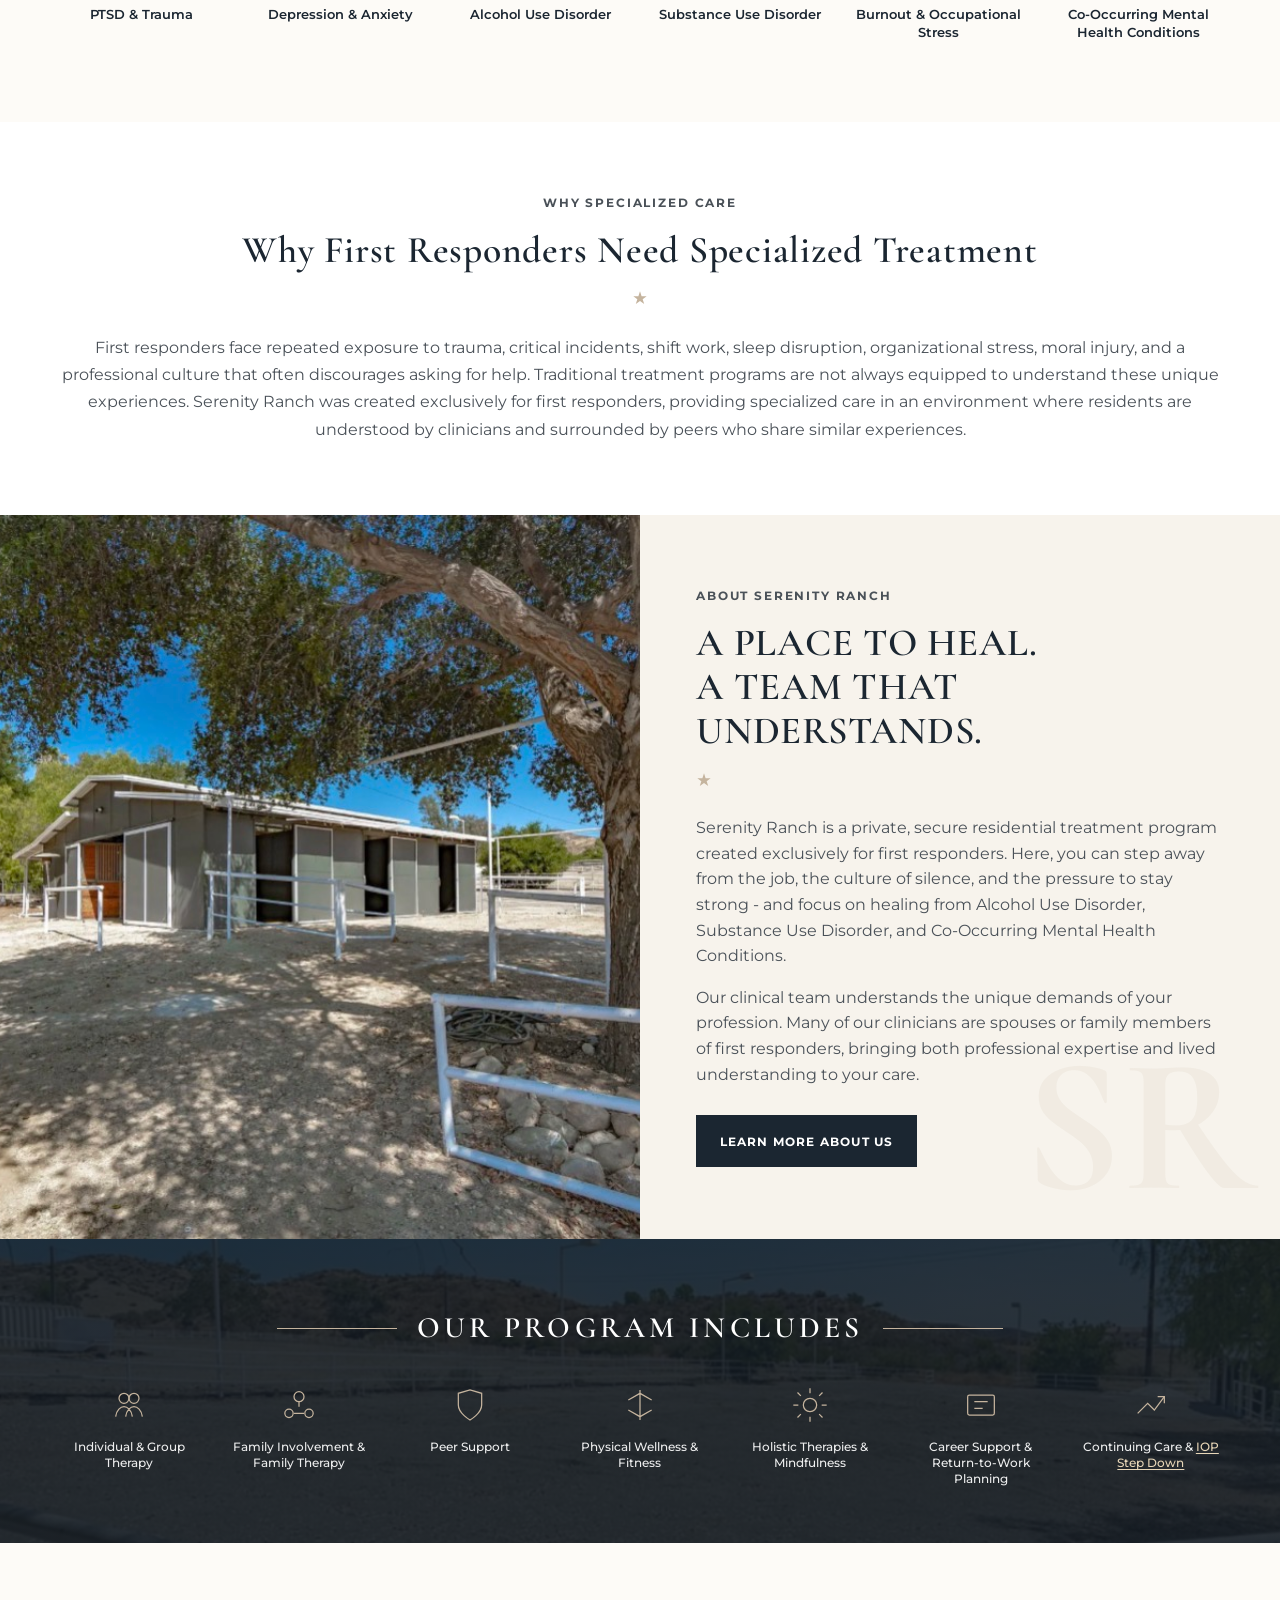
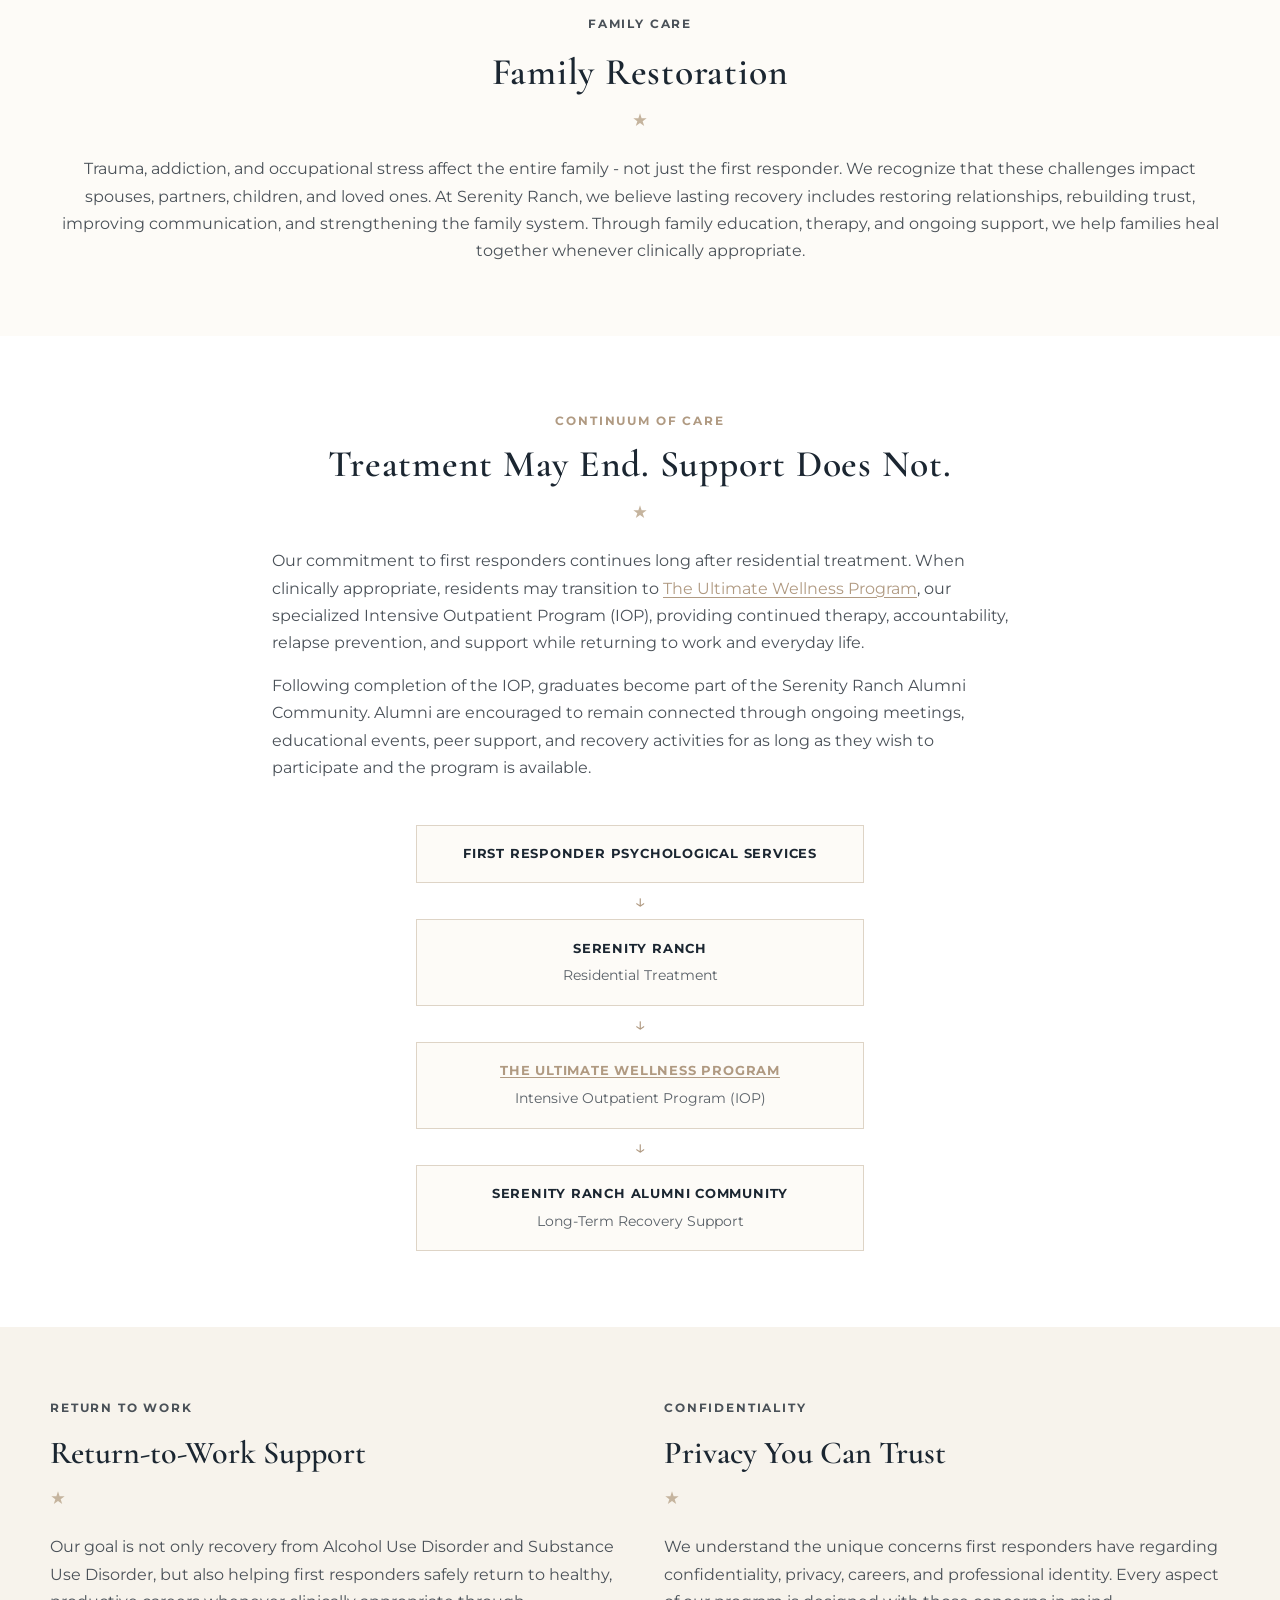
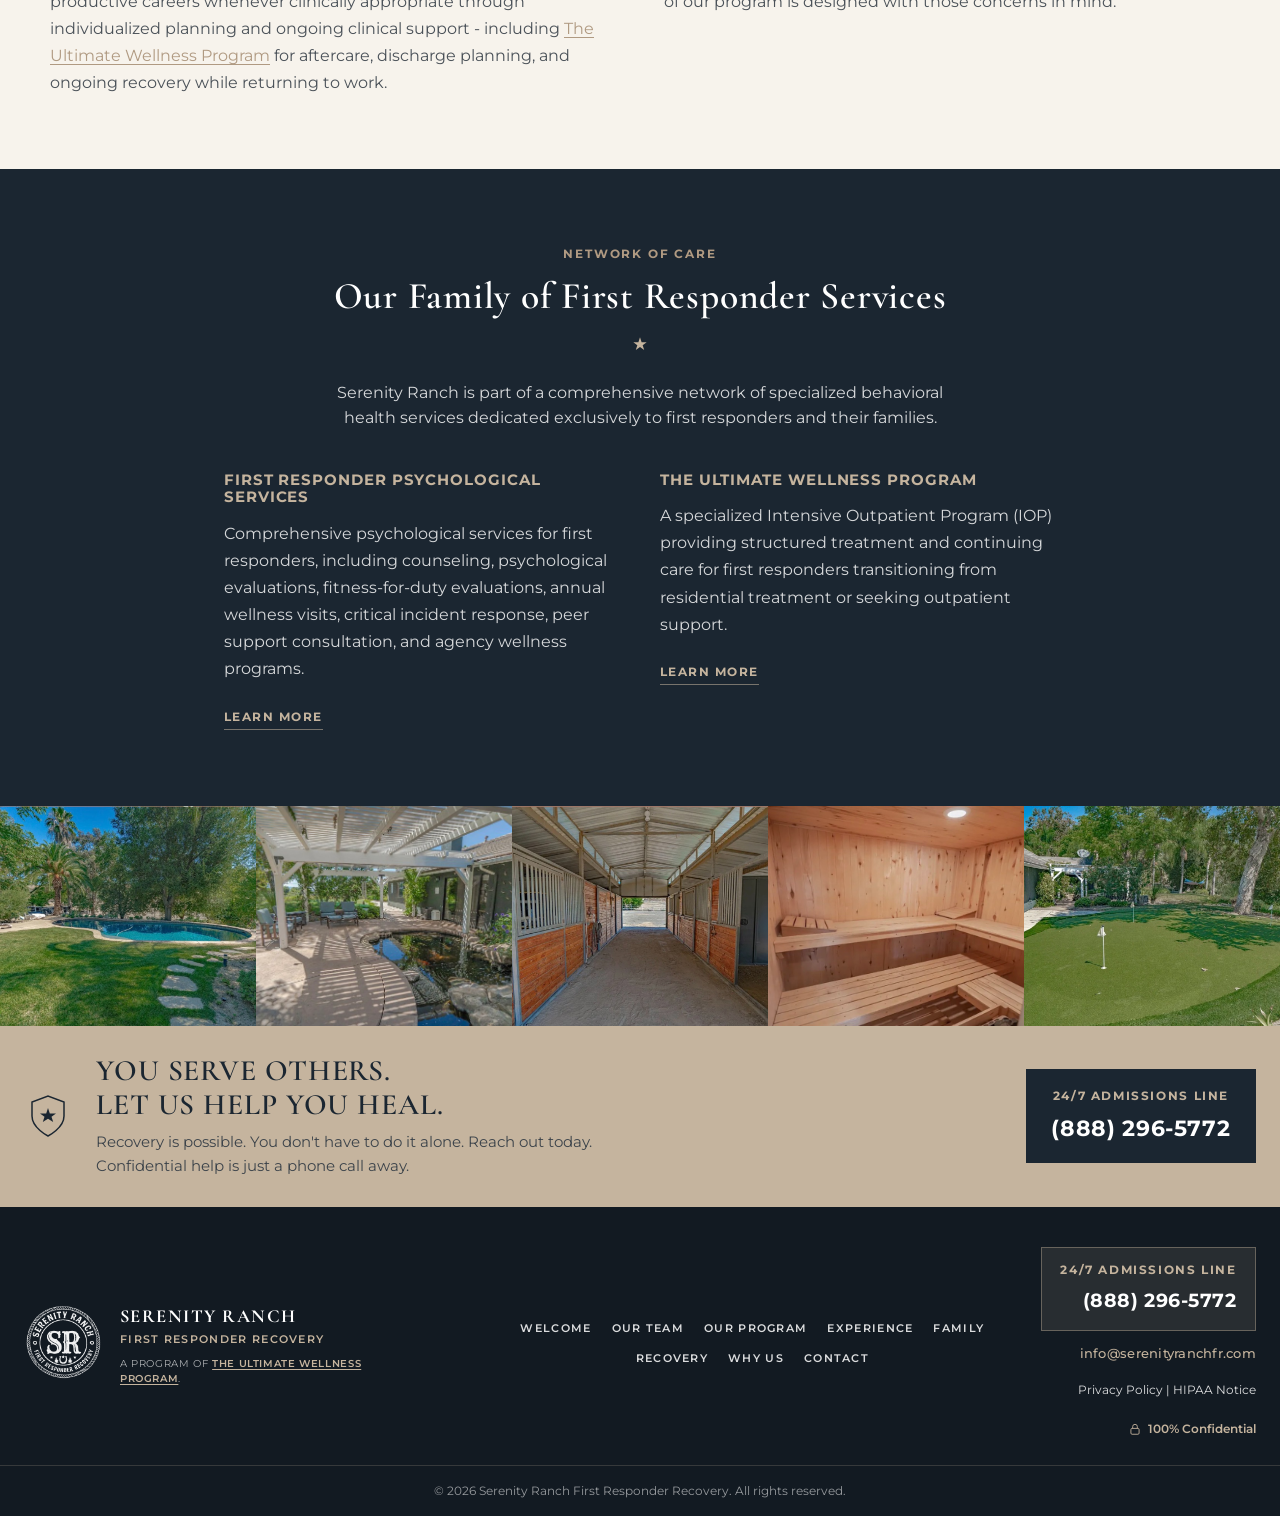
==== commit 52fb2d11: "Add Family Restoration page with matching layout and imagery. Co-authored-by: Cursor <cursoragent@cu" ====
--- a/index.html
+++ b/index.html
@@ -14,7 +14,7 @@
       href="https://fonts.googleapis.com/css2?family=Cormorant+Garamond:wght@500;600;700&family=Montserrat:wght@400;500;600;700&display=swap"
       rel="stylesheet"
     />
-    <link rel="stylesheet" href="styles.css?v=20260809c" />
+    <link rel="stylesheet" href="styles.css?v=20260813" />
   </head>
   <body>
     <header class="site-header">
@@ -29,6 +29,7 @@
           <a href="team.html">OUR TEAM</a>
           <a href="program.html">OUR PROGRAM</a>
           <a href="experience.html">EXPERIENCE</a>
+          <a href="family.html">FAMILY</a>
           <a href="recovery.html">RECOVERY</a>
           <a href="why.html">WHY US</a>
           <a href="#contact">CONTACT</a>
@@ -591,6 +592,7 @@
           <a href="team.html">OUR TEAM</a>
           <a href="program.html">OUR PROGRAM</a>
           <a href="experience.html">EXPERIENCE</a>
+          <a href="family.html">FAMILY</a>
           <a href="recovery.html">RECOVERY</a>
           <a href="why.html">WHY US</a>
           <a href="#contact">CONTACT</a>
@@ -621,6 +623,6 @@
       </div>
     </footer>
 
-    <script src="script.js?v=20260809c"></script>
+    <script src="script.js?v=20260813"></script>
   </body>
 </html>
--- a/styles.css
+++ b/styles.css
@@ -1255,6 +1255,10 @@
     margin-left: auto;
     margin-right: auto;
   }
+
+  .footer-email {
+    text-align: center;
+  }
 }
 
 @media (max-width: 640px) {
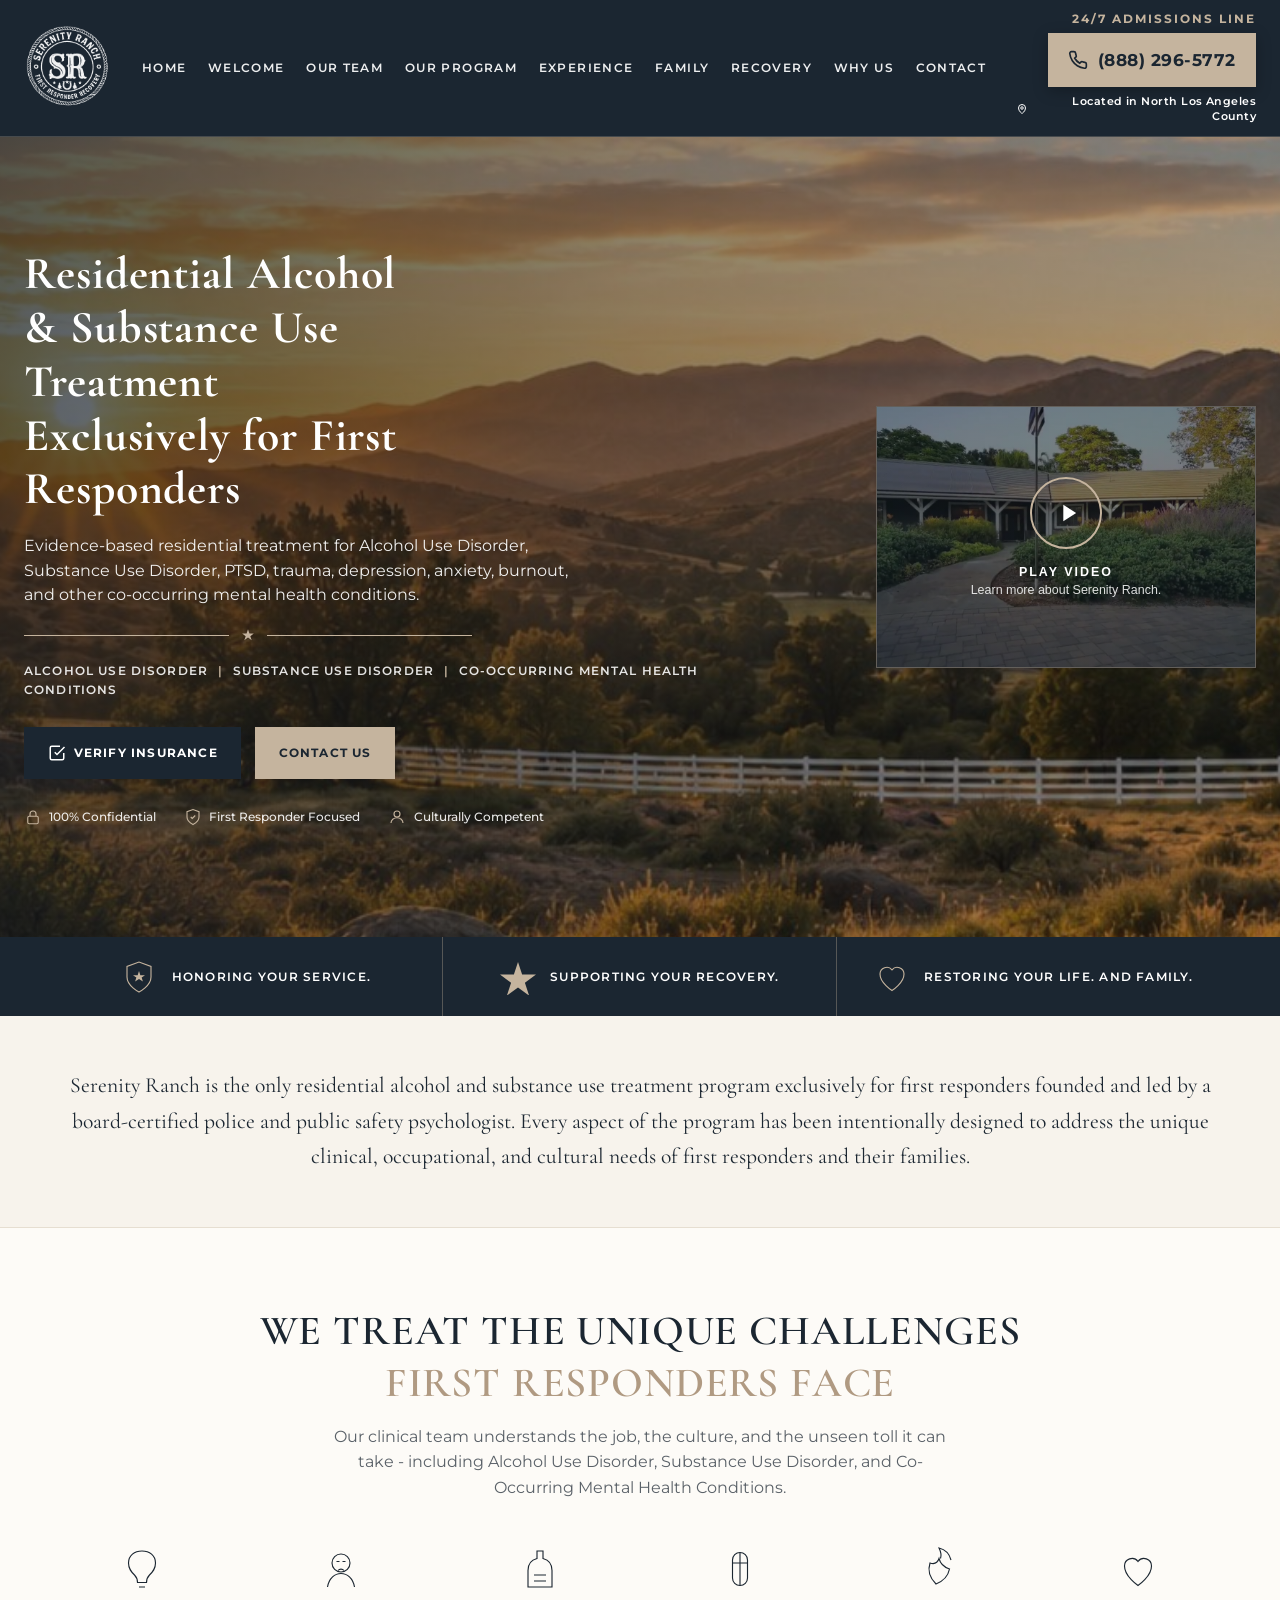
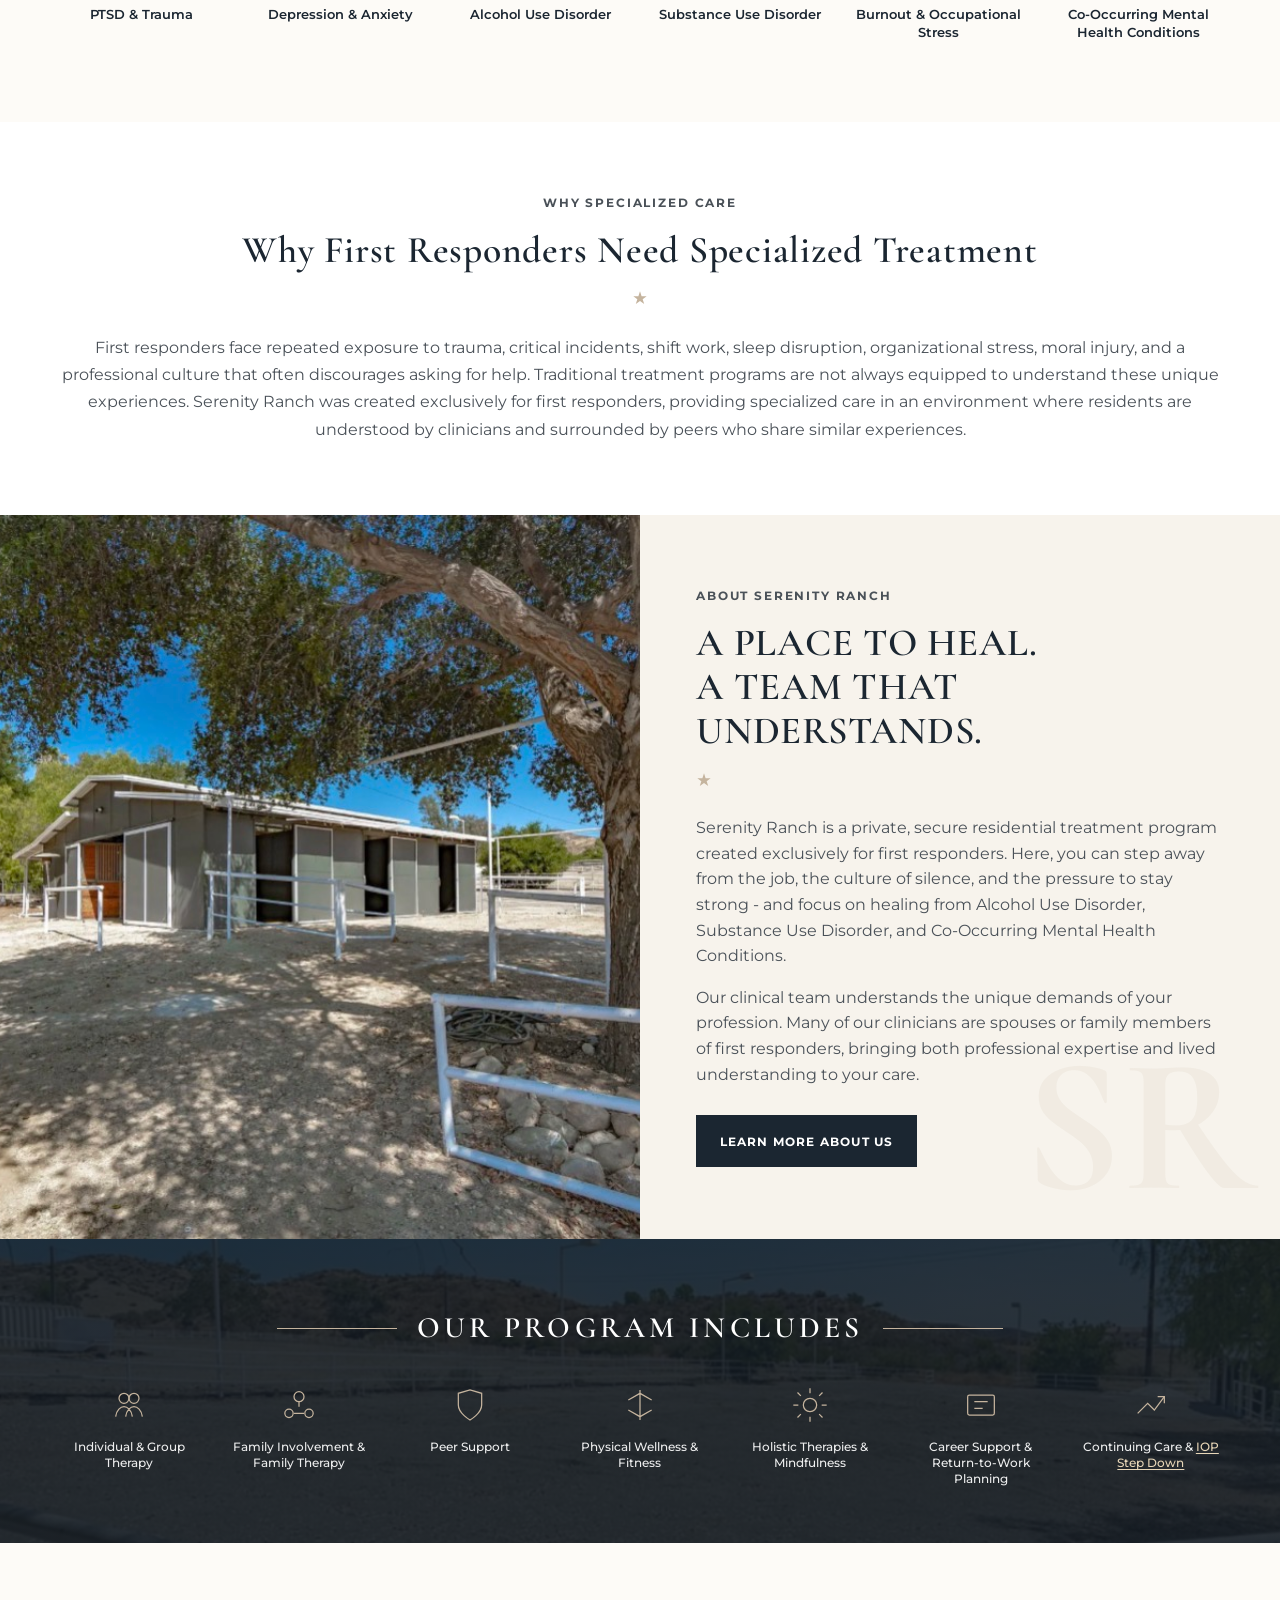
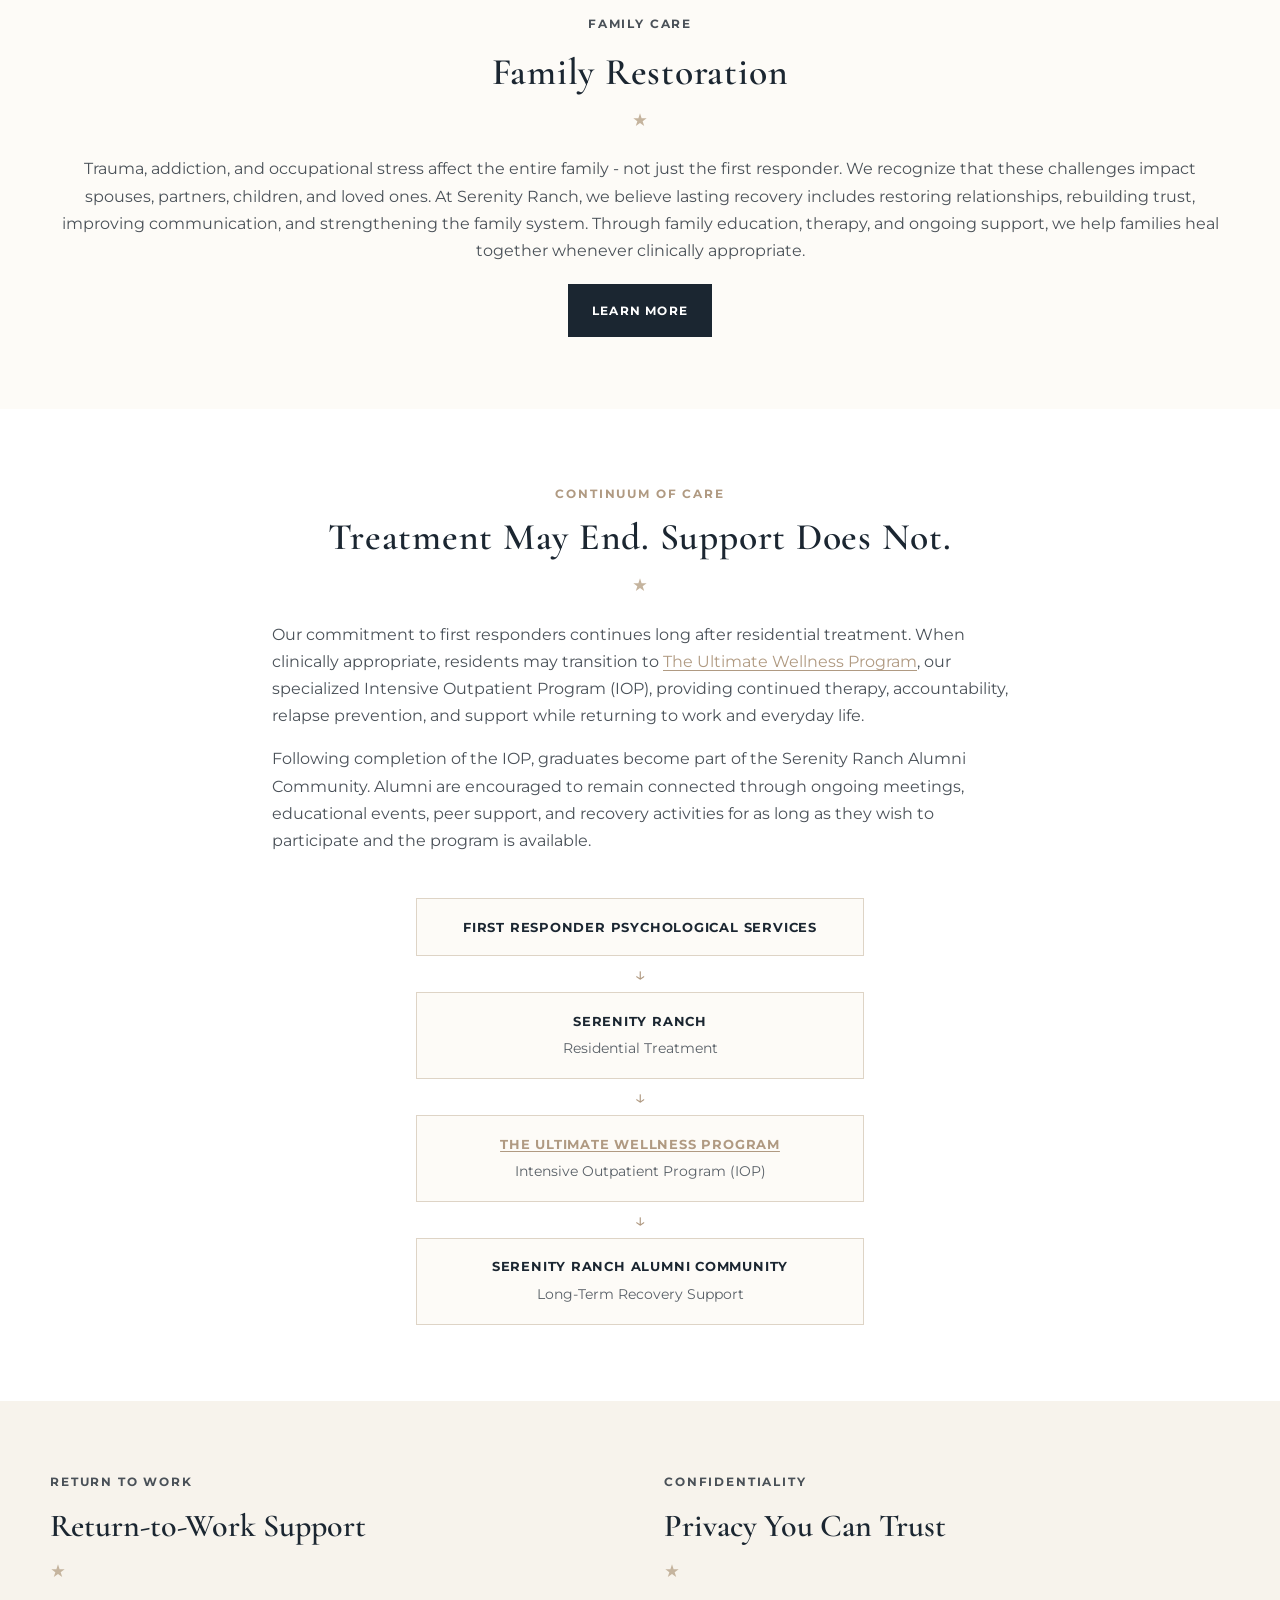
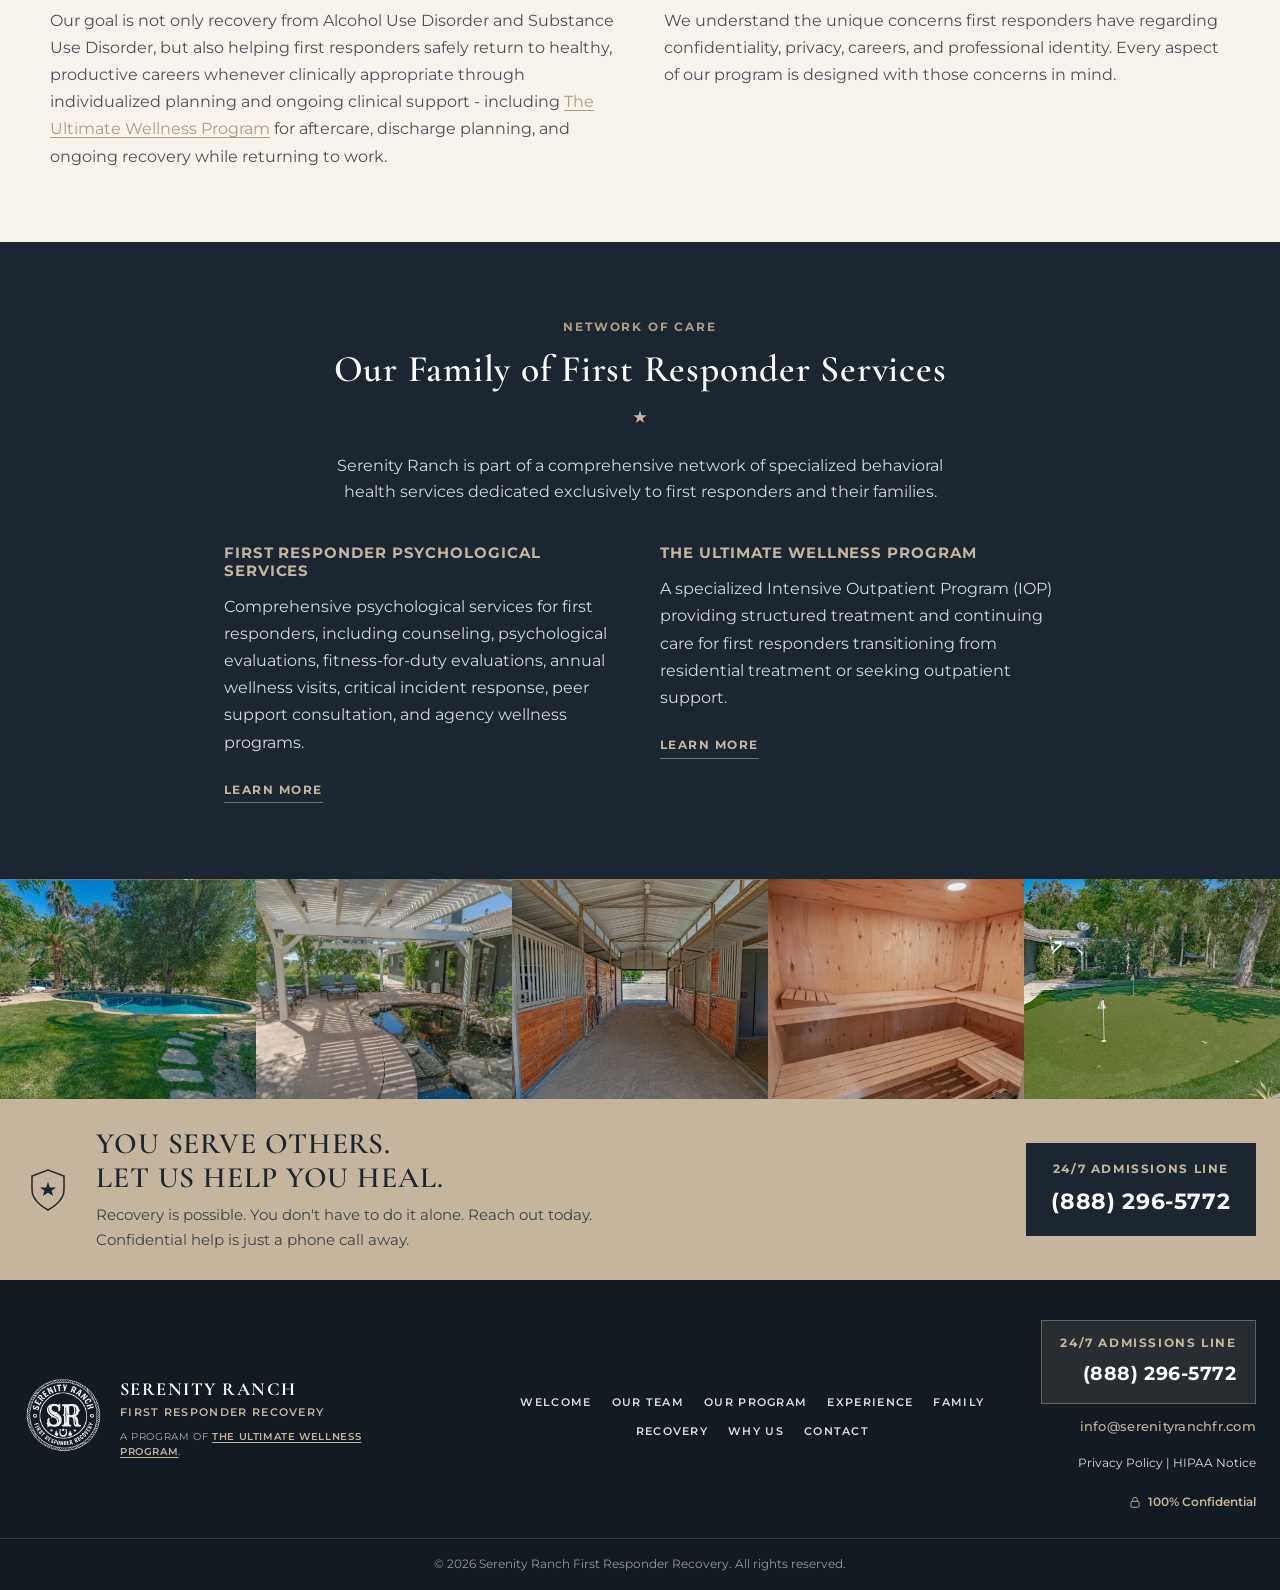
==== commit affe1a5e: "Link homepage Family Restoration section to the new page. Co-authored-by: Cursor <cursoragent@cursor" ====
--- a/index.html
+++ b/index.html
@@ -372,6 +372,9 @@
             system. Through family education, therapy, and ongoing support, we help families heal
             together whenever clinically appropriate.
           </p>
+          <p style="margin-top:1.25rem">
+            <a href="family.html" class="btn btn-navy">LEARN MORE</a>
+          </p>
         </div>
       </section>
 
